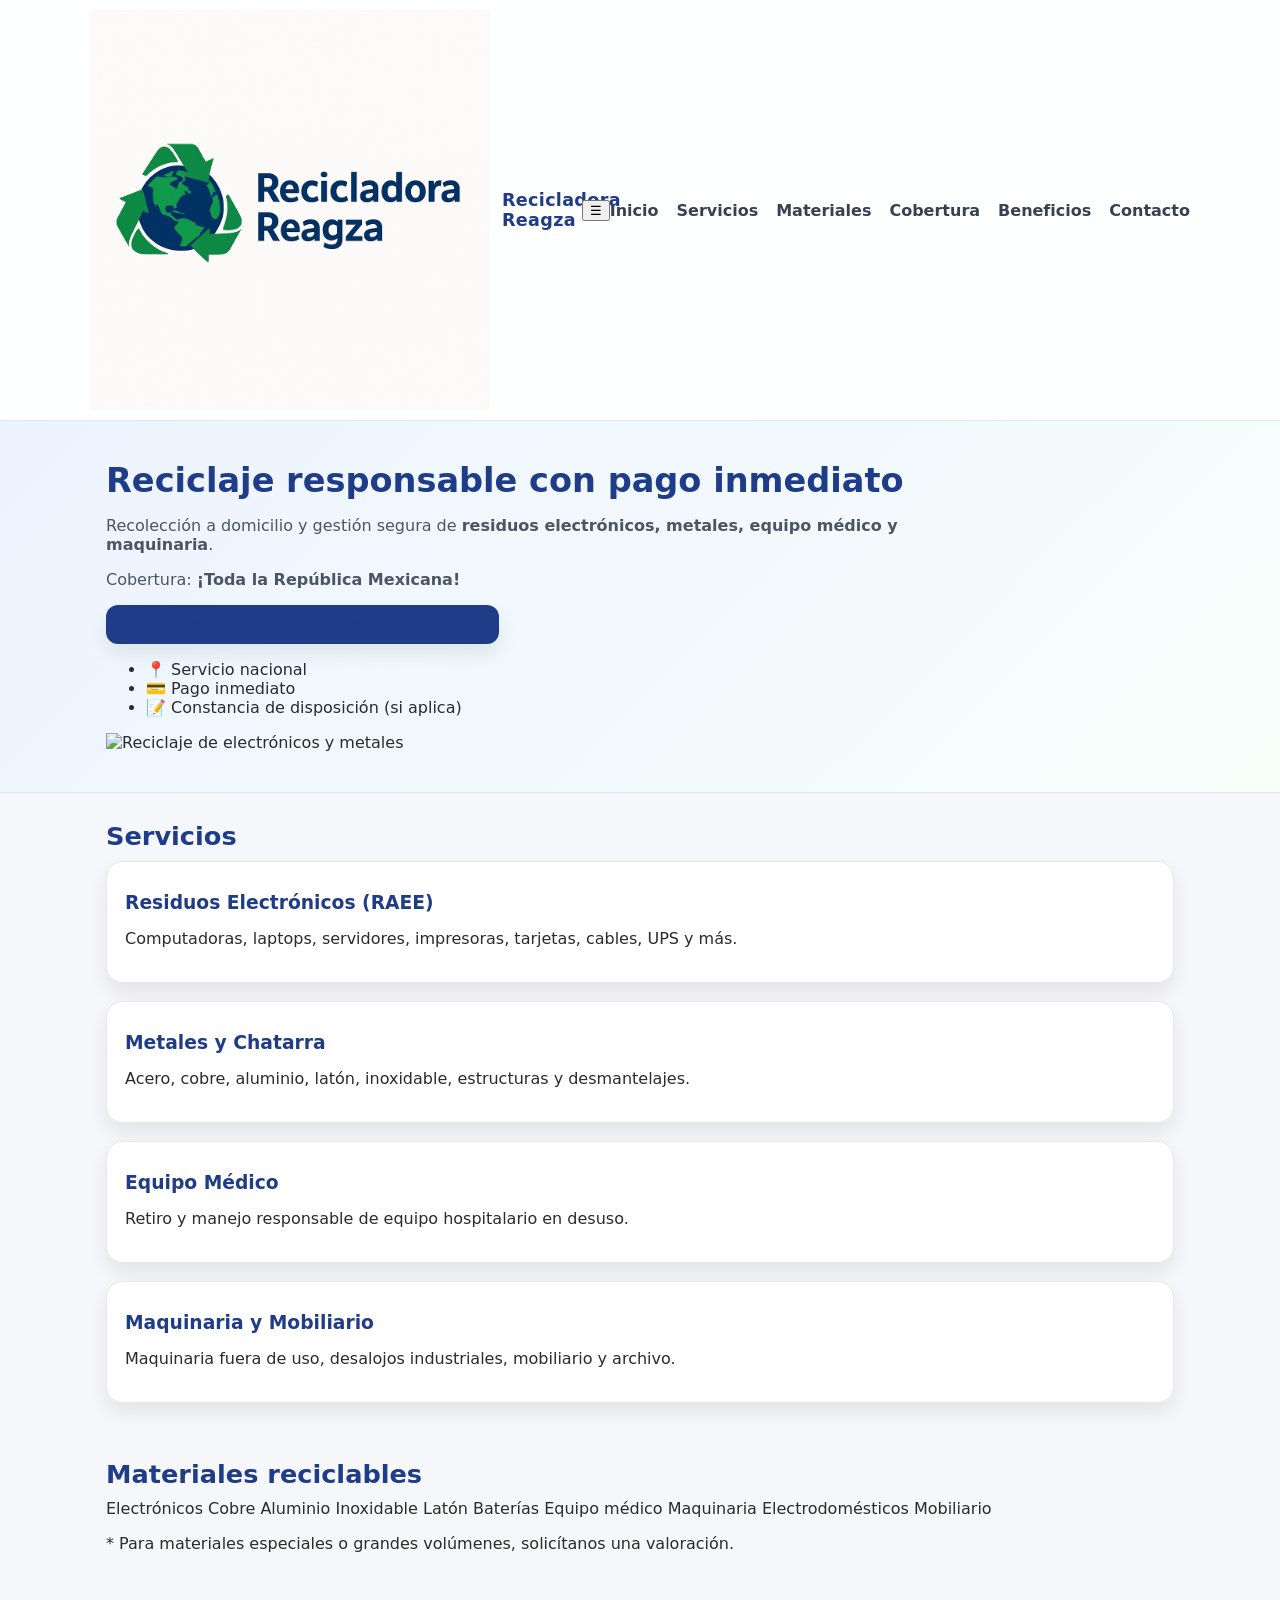
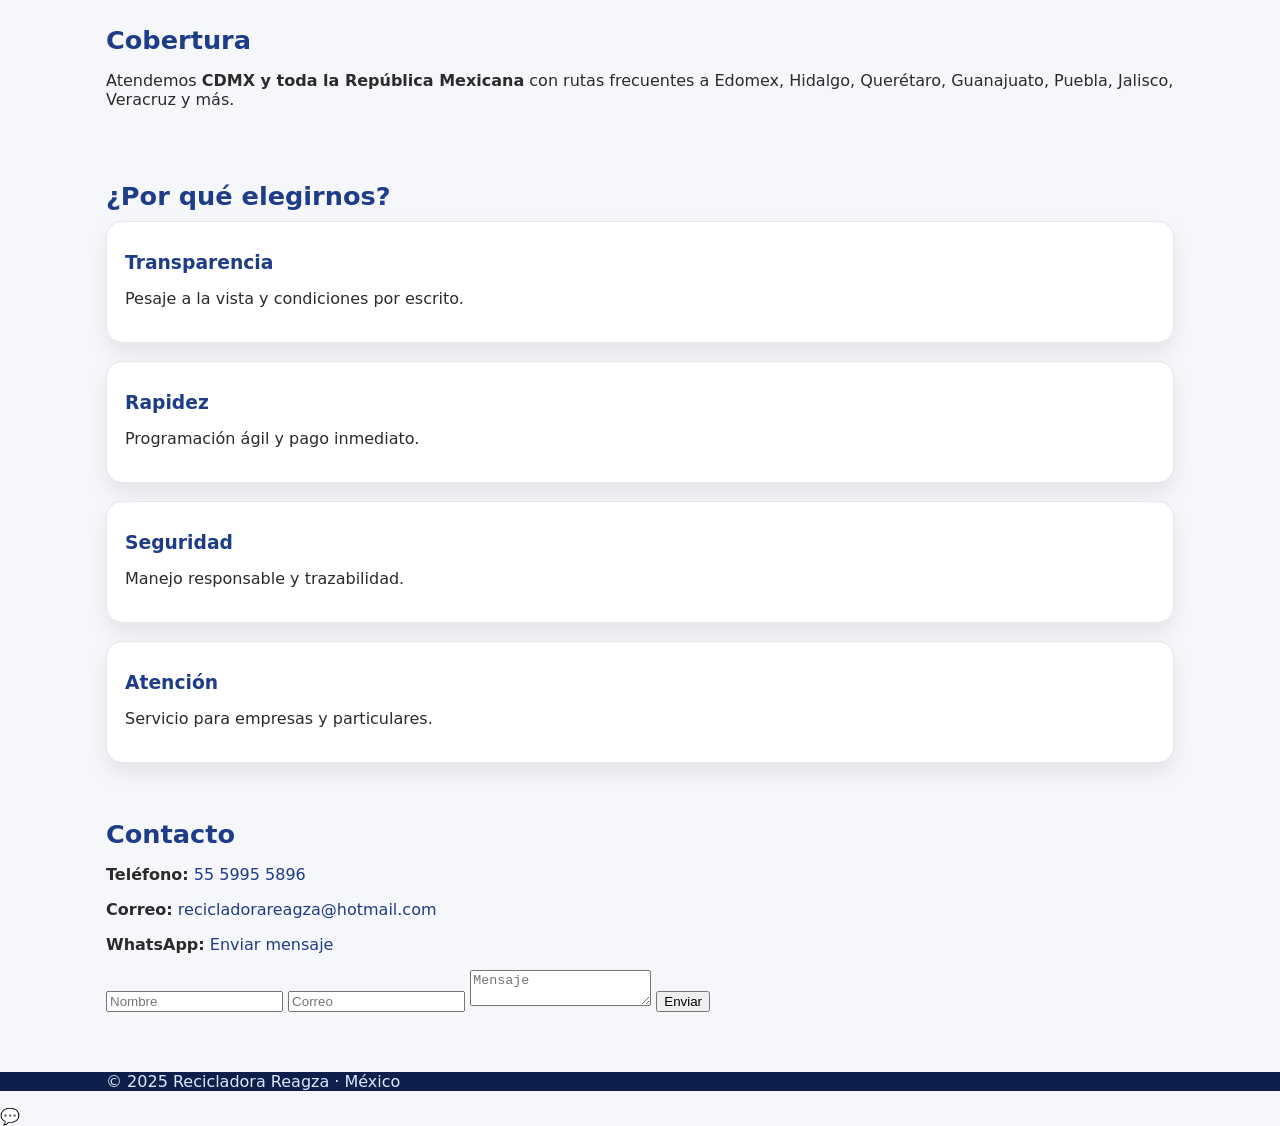
==== index.html @ 0e3f693f "Update index.html" ====
<!DOCTYPE html>
<html lang="es">
<head>
  <meta charset="utf-8">
  <meta name="viewport" content="width=device-width, initial-scale=1">
  <title>Recicladora Reagza | Reciclaje de electrónicos, metales y maquinaria</title>
  <meta name="description" content="Recicladora Reagza: recolección a domicilio, pago inmediato y gestión responsable de residuos electrónicos, metales, equipo médico y maquinaria. Cobertura: ¡Toda la República Mexicana!">
  <meta name="robots" content="index,follow">
  <link rel="icon" href="assets/favicon.svg" type="image/svg+xml">
  <link rel="stylesheet" href="estilos.css">
  <script type="application/ld+json">
  {
    "@context": "https://schema.org",
    "@type": "LocalBusiness",
    "name": "Recicladora Reagza",
    "telephone": "+525559955896",
    "email": "recicladorareagza@hotmail.com",
    "address": {"@type": "PostalAddress", "addressLocality": "Ciudad de México", "addressCountry": "MX"},
    "areaServed": "MX",
    "sameAs": ["https://wa.me/525559955896"]
  }
  </script>
</head>
<body>
  <header class="nav">
    <div class="container nav-inner">
      <a class="brand" href="#inicio" aria-label="Inicio">
        <img src="imagenes/logo.png" alt="Logo Recicladora Reagza" class="logo">
        <div class="title">Recicladora Reagza</div>
      </a>
      <button class="burger" id="burger" aria-label="Abrir menú" aria-expanded="false">☰</button>
      <nav class="nav-links" id="navLinks">
        <a href="#inicio">Inicio</a>
        <a href="#servicios">Servicios</a>
        <a href="#materiales">Materiales</a>
        <a href="#cobertura">Cobertura</a>
        <a href="#beneficios">Beneficios</a>
        <a href="#contacto">Contacto</a>
      </nav>
    </div>
  </header>

  <section id="inicio" class="hero">
    <div class="container hero-inner">
      <div class="hero-copy">
        <h1>Reciclaje responsable con <span class="accent">pago inmediato</span></h1>
        <p>Recolección a domicilio y gestión segura de <strong>residuos electrónicos, metales, equipo médico y maquinaria</strong>.</p>
        <p class="coverage">Cobertura: <strong>¡Toda la República Mexicana!</strong></p>
        <div class="cta">
          <a href="#contacto" class="btn primary">Solicitar recolección</a>
          <a href="https://wa.me/525559955896" class="btn alt" target="_blank" rel="noopener">WhatsApp</a>
          <a href="tel:+525559955896" class="btn ghost">Llamar ahora</a>
        </div>
        <ul class="bullets">
          <li>📍 Servicio nacional</li>
          <li>💳 Pago inmediato</li>
          <li>📝 Constancia de disposición (si aplica)</li>
        </ul>
      </div>
      <div class="hero-art">
        <img src="imagenes/hero.png" alt="Reciclaje de electrónicos y metales">
      </div>
    </div>
  </section>

  <section id="servicios" class="section">
    <div class="container">
      <h2>Servicios</h2>
      <div class="grid">
        <article class="card">
          <h3>Residuos Electrónicos (RAEE)</h3>
          <p>Computadoras, laptops, servidores, impresoras, tarjetas, cables, UPS y más.</p>
        </article>
        <article class="card">
          <h3>Metales y Chatarra</h3>
          <p>Acero, cobre, aluminio, latón, inoxidable, estructuras y desmantelajes.</p>
        </article>
        <article class="card">
          <h3>Equipo Médico</h3>
          <p>Retiro y manejo responsable de equipo hospitalario en desuso.</p>
        </article>
        <article class="card">
          <h3>Maquinaria y Mobiliario</h3>
          <p>Maquinaria fuera de uso, desalojos industriales, mobiliario y archivo.</p>
        </article>
      </div>
    </div>
  </section>

  <section id="materiales" class="section alt">
    <div class="container">
      <h2>Materiales reciclables</h2>
      <div class="chips">
        <span class="chip">Electrónicos</span>
        <span class="chip">Cobre</span>
        <span class="chip">Aluminio</span>
        <span class="chip">Inoxidable</span>
        <span class="chip">Latón</span>
        <span class="chip">Baterías</span>
        <span class="chip">Equipo médico</span>
        <span class="chip">Maquinaria</span>
        <span class="chip">Electrodomésticos</span>
        <span class="chip">Mobiliario</span>
      </div>
      <p class="note">* Para materiales especiales o grandes volúmenes, solicítanos una valoración.</p>
    </div>
  </section>

  <section id="cobertura" class="section">
    <div class="container">
      <h2>Cobertura</h2>
      <p>Atendemos <strong>CDMX y toda la República Mexicana</strong> con rutas frecuentes a Edomex, Hidalgo, Querétaro, Guanajuato, Puebla, Jalisco, Veracruz y más.</p>
    </div>
  </section>

  <section id="beneficios" class="section alt">
    <div class="container">
      <h2>¿Por qué elegirnos?</h2>
      <div class="grid benefits">
        <div class="card"><h3>Transparencia</h3><p>Pesaje a la vista y condiciones por escrito.</p></div>
        <div class="card"><h3>Rapidez</h3><p>Programación ágil y pago inmediato.</p></div>
        <div class="card"><h3>Seguridad</h3><p>Manejo responsable y trazabilidad.</p></div>
        <div class="card"><h3>Atención</h3><p>Servicio para empresas y particulares.</p></div>
      </div>
    </div>
  </section>

  <section id="contacto" class="section contact">
    <div class="container">
      <h2>Contacto</h2>
      <div class="contact-grid">
        <div class="contact-info">
          <p><strong>Teléfono:</strong> <a href="tel:+525559955896">55 5995 5896</a></p>
          <p><strong>Correo:</strong> <a href="mailto:recicladorareagza@hotmail.com">recicladorareagza@hotmail.com</a></p>
          <p><strong>WhatsApp:</strong> <a href="https://wa.me/525559955896" target="_blank" rel="noopener">Enviar mensaje</a></p>
        </div>
        <form class="form" action="mailto:recicladorareagza@hotmail.com" method="post" enctype="text/plain">
          <input name="nombre" type="text" placeholder="Nombre" required aria-label="Nombre">
          <input name="correo" type="email" placeholder="Correo" required aria-label="Correo">
          <textarea name="mensaje" placeholder="Mensaje" required aria-label="Mensaje"></textarea>
          <button type="submit">Enviar</button>
        </form>
      </div>
    </div>
  </section>

  <footer class="footer">
    <div class="container">
      <p>&copy; 2025 Recicladora Reagza · México</p>
    </div>
  </footer>

  <a class="wa-float" href="https://wa.me/525559955896" target="_blank" aria-label="WhatsApp">💬</a>

  <script src="script.js"></script>
</body>
</html>
---- estilos.css ----
:root{ --primary:#1f3c88; --accent:#25d366; --bg:#f5f7fa; --text:#2b2b2b; --muted:#6b7280; --card:#ffffff; --shadow:0 10px 20px rgba(0,0,0,.08); }
*{box-sizing:border-box}
html,body{margin:0;padding:0;font-family:system-ui,-apple-system,Segoe UI,Roboto,Helvetica,Arial,sans-serif;color:var(--text);background:var(--bg)}
a{color:var(--primary);text-decoration:none}
img{max-width:100%;height:auto;display:block}
.container{max-width:1100px;margin:0 auto;padding:0 16px}
header.nav{position:sticky;top:0;background:rgba(255,255,255,.9);backdrop-filter:saturate(180%) blur(8px);border-bottom:1px solid #e5e7eb;z-index:1000}
.nav-inner{display:flex;align-items:center;justify-content:space-between;padding:10px 0}
.brand{display:flex;gap:12px;align-items:center}
.brand img{width:400px;height:auto;object-fit:contain}
.brand .title{font-weight:800;color:var(--primary);font-size:1.1rem;letter-spacing:.3px}
.nav-links{display:flex;gap:18px;align-items:center}
.nav-links a{font-weight:600;color:#374151}
.cta{display:inline-flex;align-items:center;gap:8px;background:var(--primary);color:white;padding:10px 14px;border-radius:12px;box-shadow:var(--shadow)}
.hero{background:linear-gradient(135deg,#ecf3ff,#f8fffb);padding:40px 0;border-bottom:1px solid #e5e7eb}
.hero h1{font-size:2.1rem;color:var(--primary);margin:0 0 8px}
.hero p{color:#4b5563;max-width:900px}
.grid{display:grid;gap:18px}
.cards{grid-template-columns:repeat(auto-fit,minmax(240px,1fr));margin:20px 0}
.card{background:var(--card);border:1px solid #e5e7eb;border-radius:16px;padding:18px;box-shadow:var(--shadow)}
.card h3{margin:12px 0 8px;color:var(--primary)}
.section{padding:28px 0}
.section h2{color:var(--primary);font-size:1.6rem;margin:0 0 10px}
.badge{display:inline-block;background:#eaf2ff;color:var(--primary);padding:6px 10px;border-radius:999px;font-weight:700;font-size:.8rem}
.list{line-height:1.6;color:#374151}
.footer{background:#0e1f4b;color:#dbeafe;margin-top:32px}
.footer a{color:#dbeafe}
.footer .cols{display:grid;grid-template-columns:repeat(auto-fit,minmax(220px,1fr));gap:18px;padding:18px 0}
small,.muted{color:#94a3b8}
.whatsapp{position:fixed;right:18px;bottom:18px;background:var(--accent);color:white;padding:14px 16px;border-radius:999px;box-shadow:var(--shadow);font-weight:800;z-index:1001}
.hero-list{display:grid;grid-template-columns:repeat(auto-fit,minmax(200px,1fr));gap:12px;margin-top:14px}
.kicker{font-weight:800;color:#1f2937;text-transform:uppercase;letter-spacing:.08em;font-size:.8rem}
@media (max-width:768px){ .nav-links{display:none} }
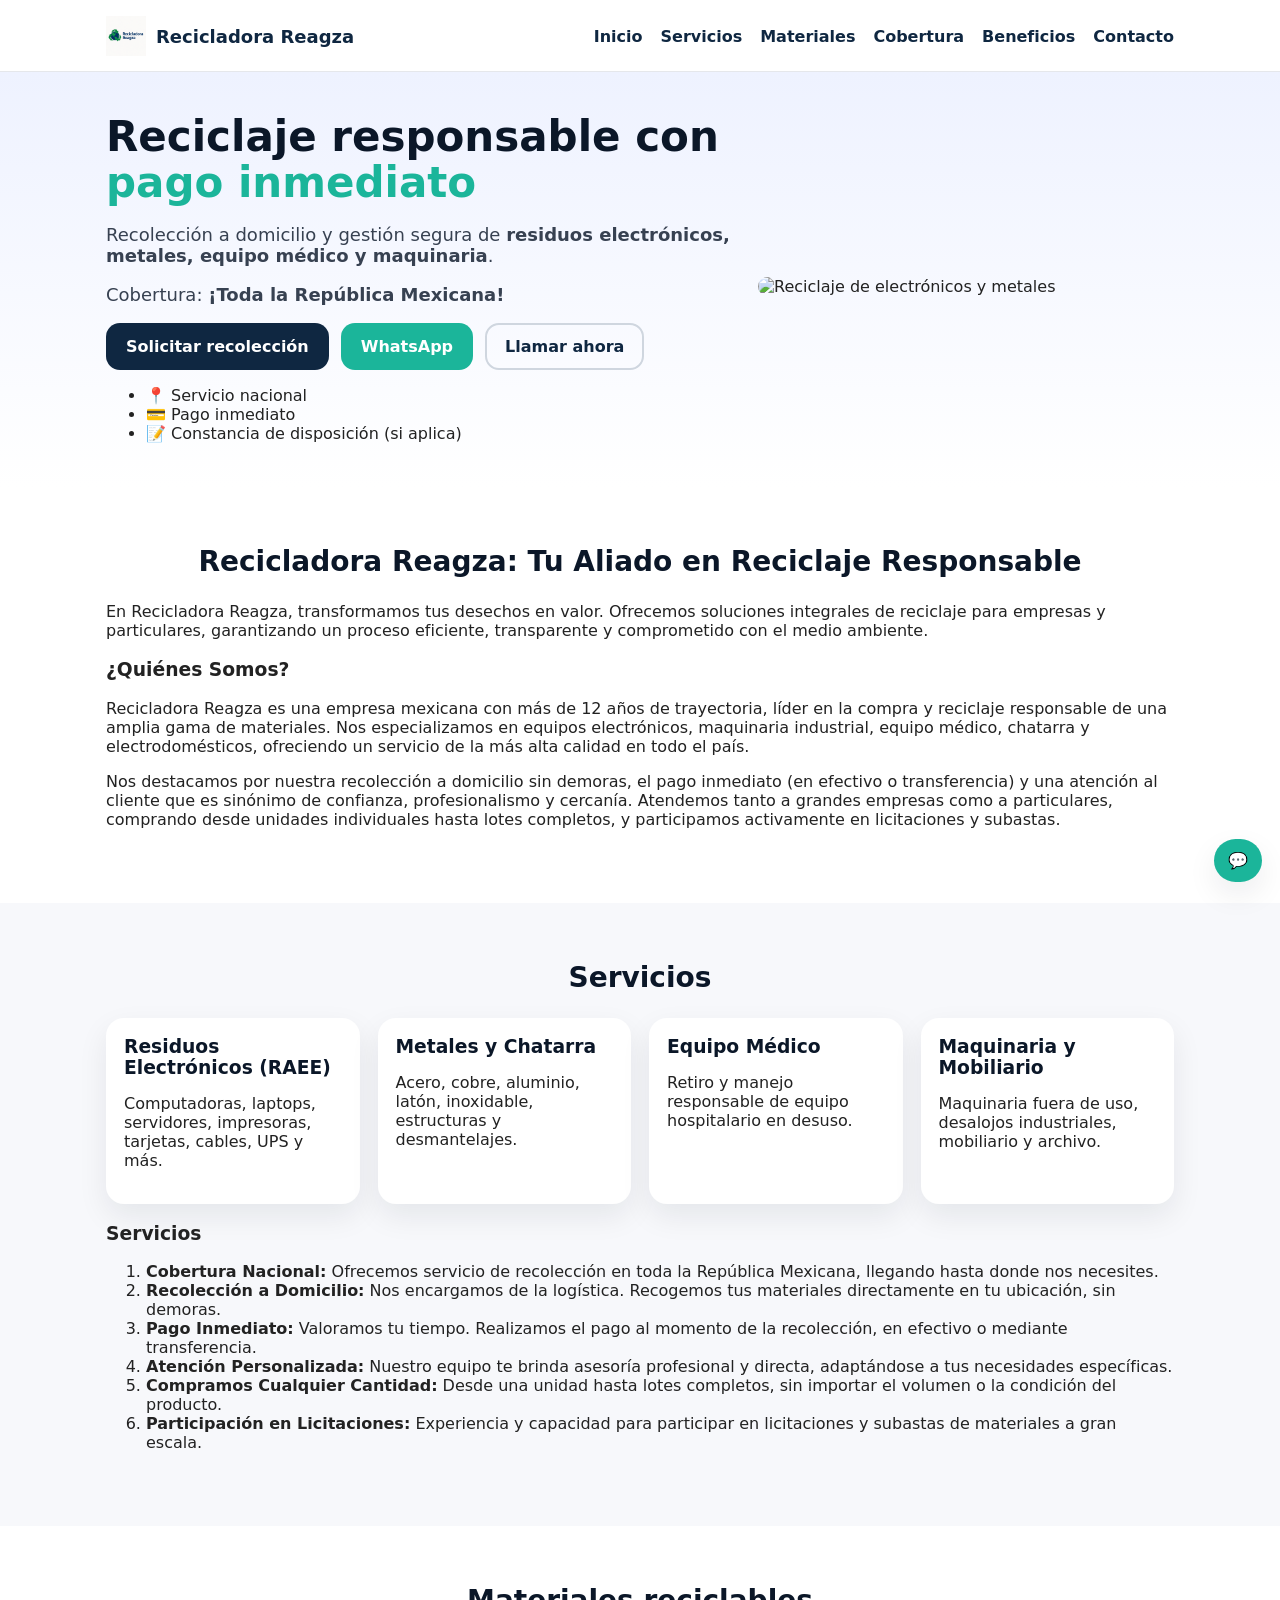
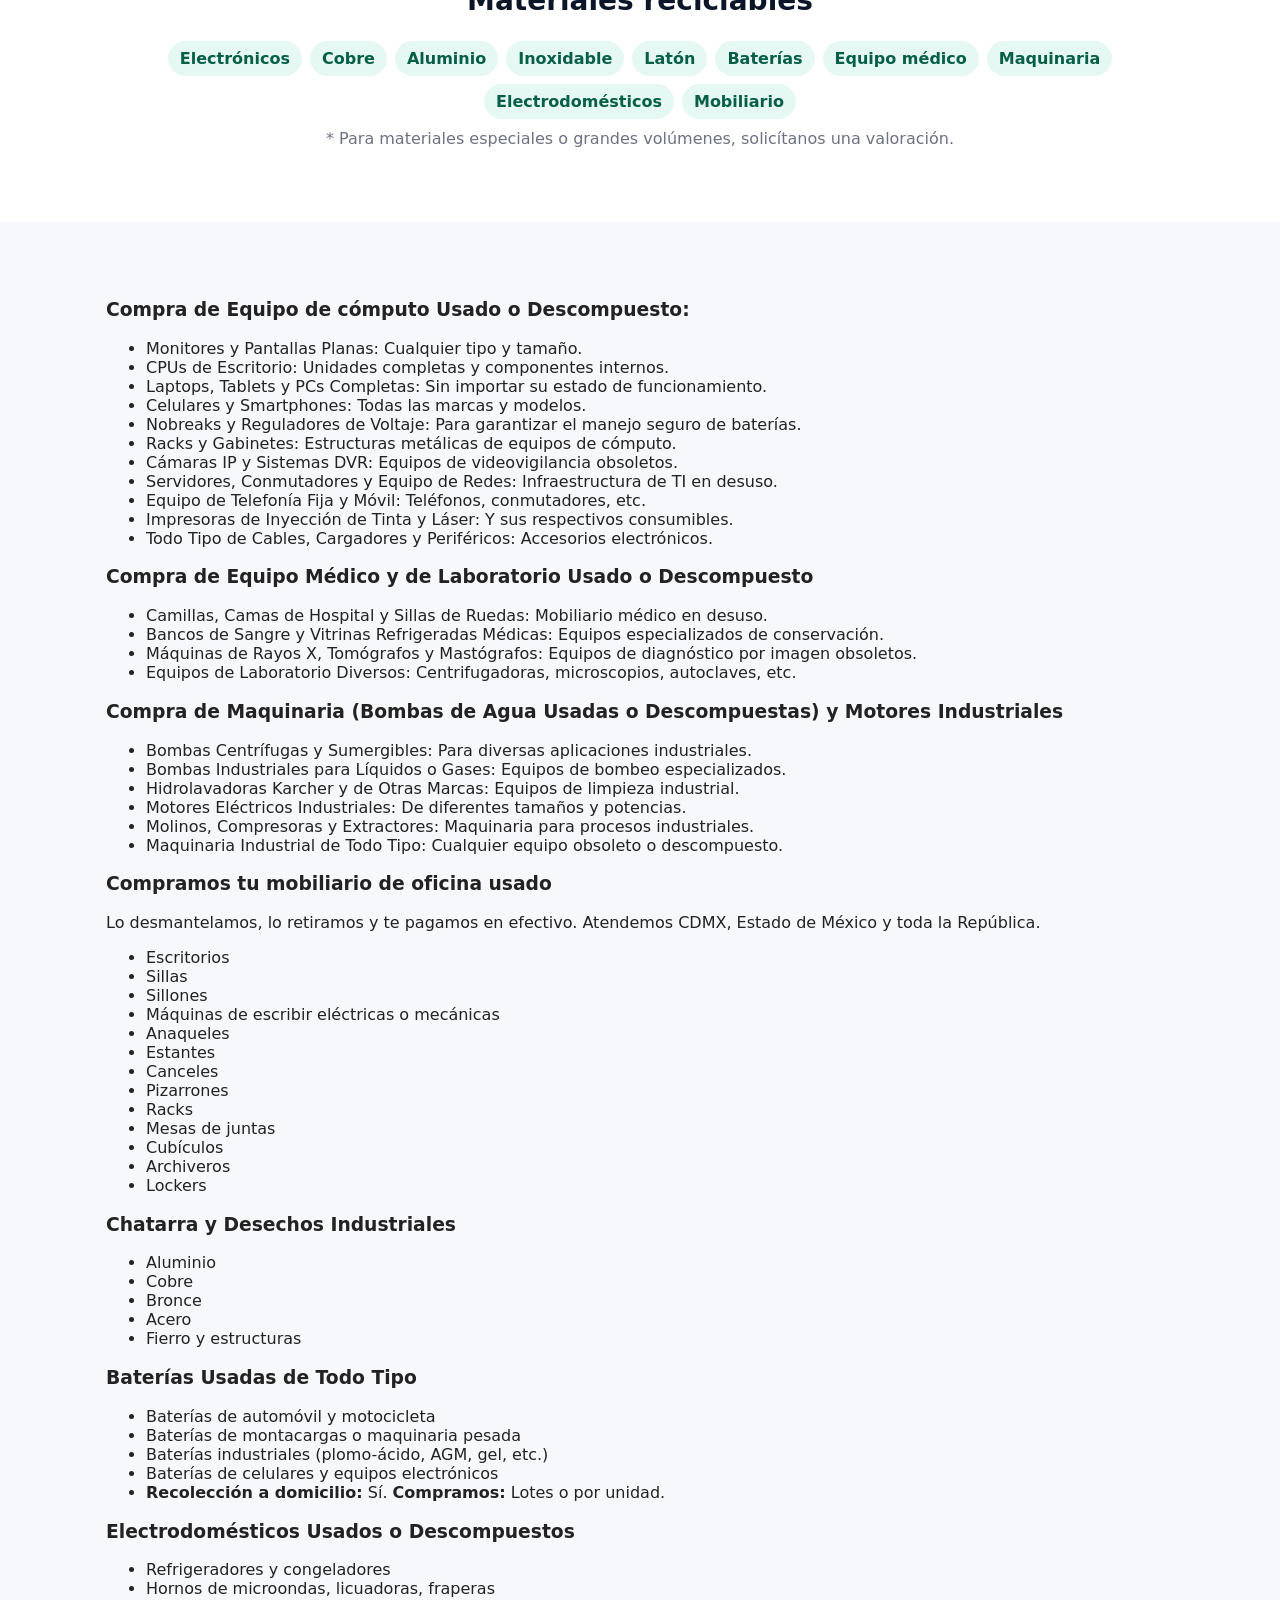
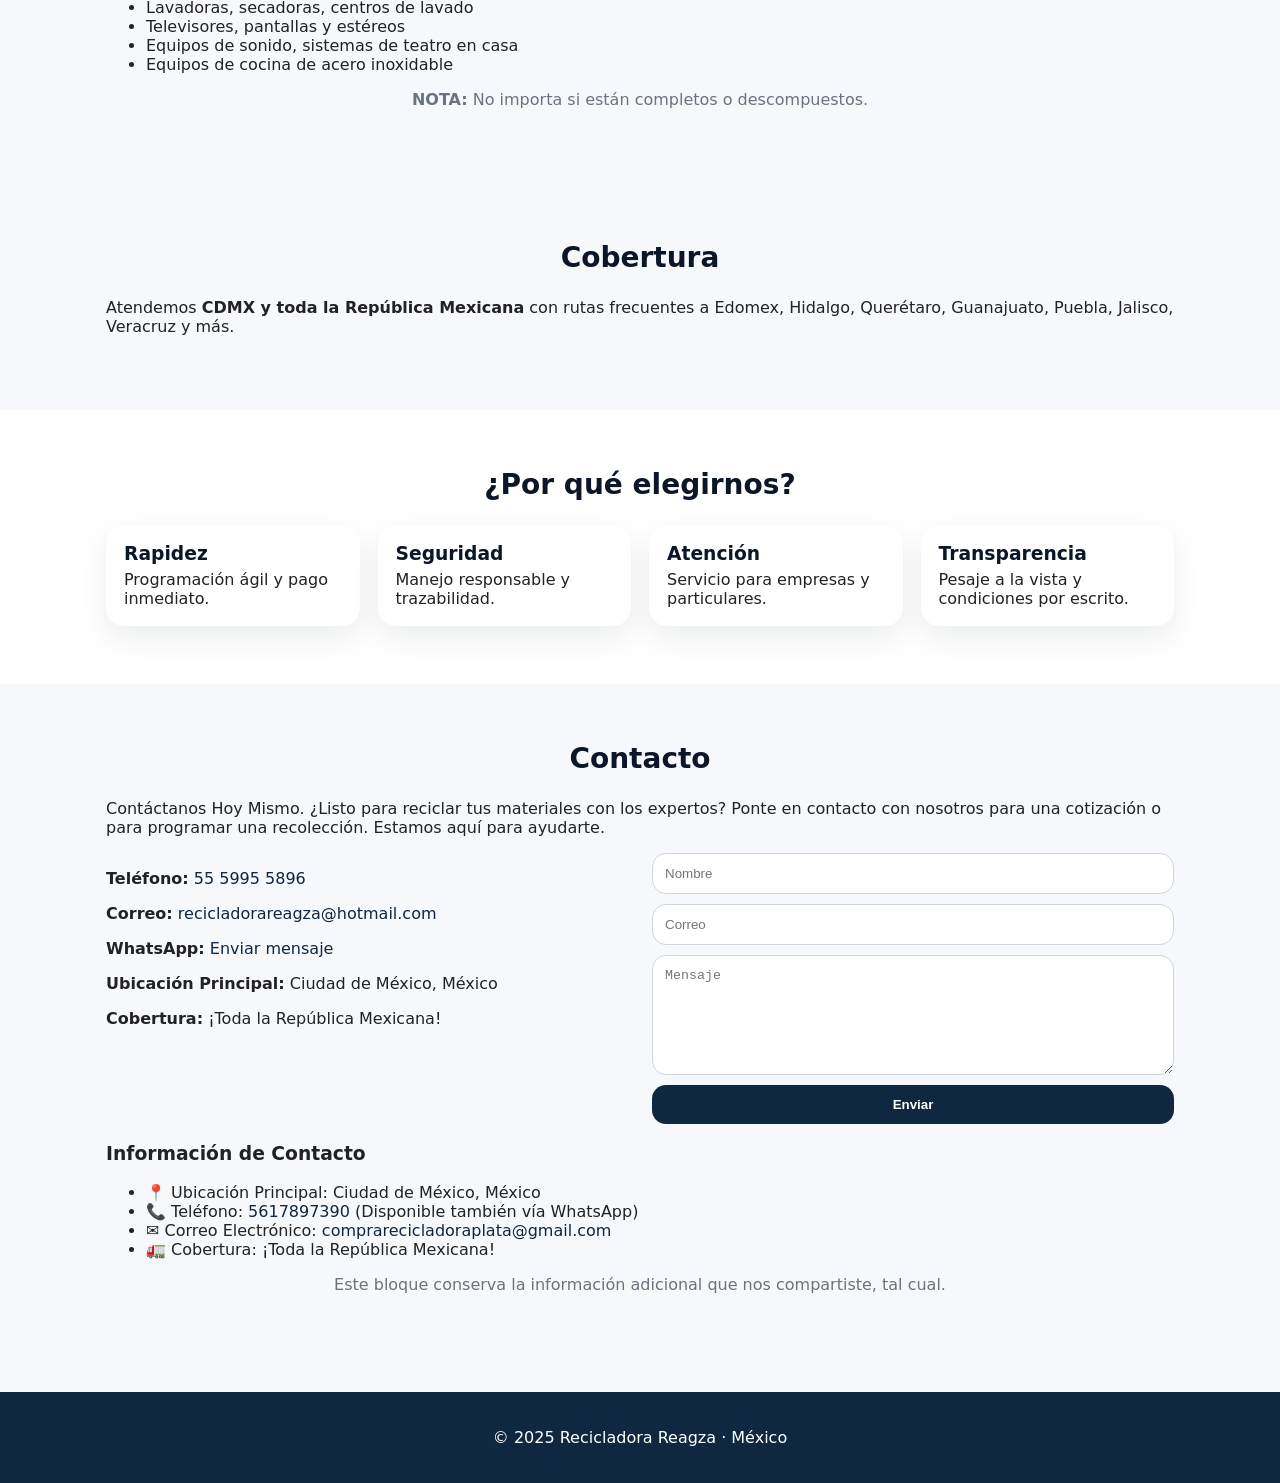
==== commit abb0d24c: "Update index.html" ====
--- a/index.html
+++ b/index.html
@@ -1,4 +1,4 @@
-<!DOCTYPE html>
+ <!DOCTYPE html>
 <html lang="es">
 <head>
   <meta charset="utf-8">
@@ -22,6 +22,7 @@
   </script>
 </head>
 <body>
+  <!-- NAV -->
   <header class="nav">
     <div class="container nav-inner">
       <a class="brand" href="#inicio" aria-label="Inicio">
@@ -40,6 +41,7 @@
     </div>
   </header>
 
+  <!-- HERO -->
   <section id="inicio" class="hero">
     <div class="container hero-inner">
       <div class="hero-copy">
@@ -58,11 +60,24 @@
         </ul>
       </div>
       <div class="hero-art">
+        <!-- Coloca tu imagen principal del héroe aquí -->
         <img src="imagenes/hero.png" alt="Reciclaje de electrónicos y metales">
       </div>
     </div>
   </section>
 
+  <!-- BLOQUE QUIÉNES SOMOS (con tu contenido literal) -->
+  <section id="quienes-somos" class="section alt">
+    <div class="container">
+      <h2>Recicladora Reagza: Tu Aliado en Reciclaje Responsable</h2>
+      <p>En Recicladora Reagza, transformamos tus desechos en valor. Ofrecemos soluciones integrales de reciclaje para empresas y particulares, garantizando un proceso eficiente, transparente y comprometido con el medio ambiente.</p>
+      <h3>¿Quiénes Somos?</h3>
+      <p>Recicladora Reagza es una empresa mexicana con más de 12 años de trayectoria, líder en la compra y reciclaje responsable de una amplia gama de materiales. Nos especializamos en equipos electrónicos, maquinaria industrial, equipo médico, chatarra y electrodomésticos, ofreciendo un servicio de la más alta calidad en todo el país.</p>
+      <p>Nos destacamos por nuestra recolección a domicilio sin demoras, el pago inmediato (en efectivo o transferencia) y una atención al cliente que es sinónimo de confianza, profesionalismo y cercanía. Atendemos tanto a grandes empresas como a particulares, comprando desde unidades individuales hasta lotes completos, y participamos activamente en licitaciones y subastas.</p>
+    </div>
+  </section>
+
+  <!-- SERVICIOS (resumen menú) -->
   <section id="servicios" class="section">
     <div class="container">
       <h2>Servicios</h2>
@@ -84,9 +99,23 @@
           <p>Maquinaria fuera de uso, desalojos industriales, mobiliario y archivo.</p>
         </article>
       </div>
-    </div>
-  </section>
-
+
+      <!-- TUS SEIS PUNTOS DE SERVICIO (literal) -->
+      <div class="services-detail">
+        <h3>Servicios</h3>
+        <ol>
+          <li><strong>Cobertura Nacional:</strong> Ofrecemos servicio de recolección en toda la República Mexicana, llegando hasta donde nos necesites.</li>
+          <li><strong>Recolección a Domicilio:</strong> Nos encargamos de la logística. Recogemos tus materiales directamente en tu ubicación, sin demoras.</li>
+          <li><strong>Pago Inmediato:</strong> Valoramos tu tiempo. Realizamos el pago al momento de la recolección, en efectivo o mediante transferencia.</li>
+          <li><strong>Atención Personalizada:</strong> Nuestro equipo te brinda asesoría profesional y directa, adaptándose a tus necesidades específicas.</li>
+          <li><strong>Compramos Cualquier Cantidad:</strong> Desde una unidad hasta lotes completos, sin importar el volumen o la condición del producto.</li>
+          <li><strong>Participación en Licitaciones:</strong> Experiencia y capacidad para participar en licitaciones y subastas de materiales a gran escala.</li>
+        </ol>
+      </div>
+    </div>
+  </section>
+
+  <!-- MATERIALES (menú) -->
   <section id="materiales" class="section alt">
     <div class="container">
       <h2>Materiales reciclables</h2>
@@ -106,6 +135,83 @@
     </div>
   </section>
 
+  <!-- MATERIALES DETALLADOS (tu texto literal + espacios para tus imágenes) -->
+  <section id="materiales-detalle" class="section">
+    <div class="container">
+      <h3>Compra de Equipo de cómputo Usado o Descompuesto:</h3>
+      <!-- <img src="imagenes/equipo-computo.jpg" alt="Equipo de cómputo" class="ilustra"> -->
+      <ul class="list">
+        <li>Monitores y Pantallas Planas: Cualquier tipo y tamaño.</li>
+        <li>CPUs de Escritorio: Unidades completas y componentes internos.</li>
+        <li>Laptops, Tablets y PCs Completas: Sin importar su estado de funcionamiento.</li>
+        <li>Celulares y Smartphones: Todas las marcas y modelos.</li>
+        <li>Nobreaks y Reguladores de Voltaje: Para garantizar el manejo seguro de baterías.</li>
+        <li>Racks y Gabinetes: Estructuras metálicas de equipos de cómputo.</li>
+        <li>Cámaras IP y Sistemas DVR: Equipos de videovigilancia obsoletos.</li>
+        <li>Servidores, Conmutadores y Equipo de Redes: Infraestructura de TI en desuso.</li>
+        <li>Equipo de Telefonía Fija y Móvil: Teléfonos, conmutadores, etc.</li>
+        <li>Impresoras de Inyección de Tinta y Láser: Y sus respectivos consumibles.</li>
+        <li>Todo Tipo de Cables, Cargadores y Periféricos: Accesorios electrónicos.</li>
+      </ul>
+
+      <h3>Compra de Equipo Médico y de Laboratorio Usado o Descompuesto</h3>
+      <!-- <img src="imagenes/equipo-medico.jpg" alt="Equipo médico" class="ilustra"> -->
+      <ul class="list">
+        <li>Camillas, Camas de Hospital y Sillas de Ruedas: Mobiliario médico en desuso.</li>
+        <li>Bancos de Sangre y Vitrinas Refrigeradas Médicas: Equipos especializados de conservación.</li>
+        <li>Máquinas de Rayos X, Tomógrafos y Mastógrafos: Equipos de diagnóstico por imagen obsoletos.</li>
+        <li>Equipos de Laboratorio Diversos: Centrifugadoras, microscopios, autoclaves, etc.</li>
+      </ul>
+
+      <h3>Compra de Maquinaria (Bombas de Agua Usadas o Descompuestas) y Motores Industriales</h3>
+      <!-- <img src="imagenes/bombas-agua.jpg" alt="Bombas de agua" class="ilustra"> -->
+      <ul class="list">
+        <li>Bombas Centrífugas y Sumergibles: Para diversas aplicaciones industriales.</li>
+        <li>Bombas Industriales para Líquidos o Gases: Equipos de bombeo especializados.</li>
+        <li>Hidrolavadoras Karcher y de Otras Marcas: Equipos de limpieza industrial.</li>
+        <li>Motores Eléctricos Industriales: De diferentes tamaños y potencias.</li>
+        <li>Molinos, Compresoras y Extractores: Maquinaria para procesos industriales.</li>
+        <li>Maquinaria Industrial de Todo Tipo: Cualquier equipo obsoleto o descompuesto.</li>
+      </ul>
+
+      <h3>Compramos tu mobiliario de oficina usado</h3>
+      <!-- <img src="imagenes/mobiliario-oficina.jpg" alt="Mobiliario de oficina" class="ilustra"> -->
+      <p>Lo desmantelamos, lo retiramos y te pagamos en efectivo. Atendemos CDMX, Estado de México y toda la República.</p>
+      <ul class="list cols">
+        <li>Escritorios</li><li>Sillas</li><li>Sillones</li><li>Máquinas de escribir eléctricas o mecánicas</li>
+        <li>Anaqueles</li><li>Estantes</li><li>Canceles</li><li>Pizarrones</li><li>Racks</li>
+        <li>Mesas de juntas</li><li>Cubículos</li><li>Archiveros</li><li>Lockers</li>
+      </ul>
+
+      <h3>Chatarra y Desechos Industriales</h3>
+      <!-- <img src="imagenes/chatarra.jpg" alt="Chatarra" class="ilustra"> -->
+      <ul class="list cols">
+        <li>Aluminio</li><li>Cobre</li><li>Bronce</li><li>Acero</li><li>Fierro y estructuras</li>
+      </ul>
+
+      <h3>Baterías Usadas de Todo Tipo</h3>
+      <!-- <img src="imagenes/baterias.jpg" alt="Baterías usadas" class="ilustra"> -->
+      <ul class="list">
+        <li>Baterías de automóvil y motocicleta</li>
+        <li>Baterías de montacargas o maquinaria pesada</li>
+        <li>Baterías industriales (plomo-ácido, AGM, gel, etc.)</li>
+        <li>Baterías de celulares y equipos electrónicos</li>
+        <li><strong>Recolección a domicilio:</strong> Sí. <strong>Compramos:</strong> Lotes o por unidad.</li>
+      </ul>
+
+      <h3>Electrodomésticos Usados o Descompuestos</h3>
+      <!-- <img src="imagenes/electrodomesticos.jpg" alt="Electrodomésticos" class="ilustra"> -->
+      <ul class="list cols">
+        <li>Refrigeradores y congeladores</li><li>Hornos de microondas, licuadoras, fraperas</li>
+        <li>Lavadoras, secadoras, centros de lavado</li><li>Televisores, pantallas y estéreos</li>
+        <li>Equipos de sonido, sistemas de teatro en casa</li><li>Equipos de cocina de acero inoxidable</li>
+      </ul>
+
+      <p class="note"><strong>NOTA:</strong> No importa si están completos o descompuestos.</p>
+    </div>
+  </section>
+
+  <!-- COBERTURA -->
   <section id="cobertura" class="section">
     <div class="container">
       <h2>Cobertura</h2>
@@ -113,27 +219,35 @@
     </div>
   </section>
 
+  <!-- BENEFICIOS -->
   <section id="beneficios" class="section alt">
     <div class="container">
       <h2>¿Por qué elegirnos?</h2>
       <div class="grid benefits">
-        <div class="card"><h3>Transparencia</h3><p>Pesaje a la vista y condiciones por escrito.</p></div>
         <div class="card"><h3>Rapidez</h3><p>Programación ágil y pago inmediato.</p></div>
         <div class="card"><h3>Seguridad</h3><p>Manejo responsable y trazabilidad.</p></div>
         <div class="card"><h3>Atención</h3><p>Servicio para empresas y particulares.</p></div>
-      </div>
-    </div>
-  </section>
-
+        <div class="card"><h3>Transparencia</h3><p>Pesaje a la vista y condiciones por escrito.</p></div>
+      </div>
+    </div>
+  </section>
+
+  <!-- CONTACTO (principal) -->
   <section id="contacto" class="section contact">
     <div class="container">
       <h2>Contacto</h2>
+      <p>Contáctanos Hoy Mismo. ¿Listo para reciclar tus materiales con los expertos? Ponte en contacto con nosotros para una cotización o para programar una recolección. Estamos aquí para ayudarte.</p>
+
       <div class="contact-grid">
         <div class="contact-info">
           <p><strong>Teléfono:</strong> <a href="tel:+525559955896">55 5995 5896</a></p>
           <p><strong>Correo:</strong> <a href="mailto:recicladorareagza@hotmail.com">recicladorareagza@hotmail.com</a></p>
           <p><strong>WhatsApp:</strong> <a href="https://wa.me/525559955896" target="_blank" rel="noopener">Enviar mensaje</a></p>
+          <p><strong>Ubicación Principal:</strong> Ciudad de México, México</p>
+          <p><strong>Cobertura:</strong> ¡Toda la República Mexicana!</p>
         </div>
+
+        <!-- Formulario simple (mailto) -->
         <form class="form" action="mailto:recicladorareagza@hotmail.com" method="post" enctype="text/plain">
           <input name="nombre" type="text" placeholder="Nombre" required aria-label="Nombre">
           <input name="correo" type="email" placeholder="Correo" required aria-label="Correo">
@@ -141,9 +255,22 @@
           <button type="submit">Enviar</button>
         </form>
       </div>
-    </div>
-  </section>
-
+
+      <!-- BLOQUE DE INFORMACIÓN ADICIONAL (respetando tu texto tal cual) -->
+      <div class="extra-contact">
+        <h3>Información de Contacto</h3>
+        <ul class="list">
+          <li>📍 Ubicación Principal: Ciudad de México, México</li>
+          <li>📞 Teléfono: <a href="tel:+525617897390">5617897390</a> (Disponible también vía WhatsApp)</li>
+          <li>✉️ Correo Electrónico: <a href="mailto:comprarecicladoraplata@gmail.com">comprarecicladoraplata@gmail.com</a></li>
+          <li>🚛 Cobertura: ¡Toda la República Mexicana!</li>
+        </ul>
+        <p class="note">Este bloque conserva la información adicional que nos compartiste, tal cual.</p>
+      </div>
+    </div>
+  </section>
+
+  <!-- FOOTER -->
   <footer class="footer">
     <div class="container">
       <p>&copy; 2025 Recicladora Reagza · México</p>
@@ -152,6 +279,30 @@
 
   <a class="wa-float" href="https://wa.me/525559955896" target="_blank" aria-label="WhatsApp">💬</a>
 
-  <script src="script.js"></script>
+  <script>
+    // Menú responsive
+    document.addEventListener("DOMContentLoaded", () => {
+      const burger = document.getElementById("burger");
+      const links  = document.getElementById("navLinks");
+
+      if (burger && links) {
+        burger.addEventListener("click", () => {
+          const open = links.style.display === "flex";
+          links.style.display = open ? "none" : "flex";
+          burger.setAttribute("aria-expanded", String(!open));
+        });
+
+        // Cerrar menú al elegir sección en móvil
+        links.querySelectorAll("a[href^='#']").forEach(a => {
+          a.addEventListener("click", () => {
+            if (window.innerWidth <= 640) {
+              links.style.display = "none";
+              burger.setAttribute("aria-expanded", "false");
+            }
+          });
+        });
+      }
+    });
+  </script>
 </body>
 </html>
--- a/estilos.css
+++ b/estilos.css
@@ -1,34 +1,126 @@
+:root{
+  --primary:#0f2741; /* navy */
+  --accent:#1bb59a;  /* teal */
+  --bg:#f7f8fb;
+  --text:#222;
+  --muted:#6b7280;
+  --card:#fff;
+  --shadow:0 12px 30px rgba(16,24,40,.08);
+  --header-h:72px; /* altura del encabezado para compensar el ancla */
+}
 
-:root{ --primary:#1f3c88; --accent:#25d366; --bg:#f5f7fa; --text:#2b2b2b; --muted:#6b7280; --card:#ffffff; --shadow:0 10px 20px rgba(0,0,0,.08); }
 *{box-sizing:border-box}
-html,body{margin:0;padding:0;font-family:system-ui,-apple-system,Segoe UI,Roboto,Helvetica,Arial,sans-serif;color:var(--text);background:var(--bg)}
+html,body{margin:0;padding:0;font-family:Inter,system-ui,-apple-system,Segoe UI,Roboto,Helvetica,Arial,sans-serif;color:var(--text);background:var(--bg)}
+/* suaviza el desplazamiento a secciones */
+html{scroll-behavior:smooth}
 a{color:var(--primary);text-decoration:none}
 img{max-width:100%;height:auto;display:block}
 .container{max-width:1100px;margin:0 auto;padding:0 16px}
-header.nav{position:sticky;top:0;background:rgba(255,255,255,.9);backdrop-filter:saturate(180%) blur(8px);border-bottom:1px solid #e5e7eb;z-index:1000}
-.nav-inner{display:flex;align-items:center;justify-content:space-between;padding:10px 0}
-.brand{display:flex;gap:12px;align-items:center}
-.brand img{width:400px;height:auto;object-fit:contain}
-.brand .title{font-weight:800;color:var(--primary);font-size:1.1rem;letter-spacing:.3px}
+
+/* ===== NAV ===== */
+header.nav{
+  position:sticky;top:0;background:rgba(255,255,255,.95);
+  backdrop-filter:saturate(180%) blur(8px);
+  border-bottom:1px solid #e5e7eb;z-index:50;
+  height:var(--header-h);
+}
+.nav-inner{display:flex;align-items:center;justify-content:space-between;height:var(--header-h)}
+.brand{display:flex;align-items:center;gap:10px}
+
+/* ✅ LOGO más controlable y responsive */
+.logo{
+  height:40px; /* tamaño base */
+  max-height:40px;
+  width:auto;
+  object-fit:contain;
+}
+.title{font-size:18px;font-weight:800;color:var(--primary);white-space:nowrap}
 .nav-links{display:flex;gap:18px;align-items:center}
-.nav-links a{font-weight:600;color:#374151}
-.cta{display:inline-flex;align-items:center;gap:8px;background:var(--primary);color:white;padding:10px 14px;border-radius:12px;box-shadow:var(--shadow)}
-.hero{background:linear-gradient(135deg,#ecf3ff,#f8fffb);padding:40px 0;border-bottom:1px solid #e5e7eb}
-.hero h1{font-size:2.1rem;color:var(--primary);margin:0 0 8px}
-.hero p{color:#4b5563;max-width:900px}
-.grid{display:grid;gap:18px}
-.cards{grid-template-columns:repeat(auto-fit,minmax(240px,1fr));margin:20px 0}
-.card{background:var(--card);border:1px solid #e5e7eb;border-radius:16px;padding:18px;box-shadow:var(--shadow)}
-.card h3{margin:12px 0 8px;color:var(--primary)}
-.section{padding:28px 0}
-.section h2{color:var(--primary);font-size:1.6rem;margin:0 0 10px}
-.badge{display:inline-block;background:#eaf2ff;color:var(--primary);padding:6px 10px;border-radius:999px;font-weight:700;font-size:.8rem}
-.list{line-height:1.6;color:#374151}
-.footer{background:#0e1f4b;color:#dbeafe;margin-top:32px}
-.footer a{color:#dbeafe}
-.footer .cols{display:grid;grid-template-columns:repeat(auto-fit,minmax(220px,1fr));gap:18px;padding:18px 0}
-small,.muted{color:#94a3b8}
-.whatsapp{position:fixed;right:18px;bottom:18px;background:var(--accent);color:white;padding:14px 16px;border-radius:999px;box-shadow:var(--shadow);font-weight:800;z-index:1001}
-.hero-list{display:grid;grid-template-columns:repeat(auto-fit,minmax(200px,1fr));gap:12px;margin-top:14px}
-.kicker{font-weight:800;color:#1f2937;text-transform:uppercase;letter-spacing:.08em;font-size:.8rem}
-@media (max-width:768px){ .nav-links{display:none} }
+.nav-links a{font-weight:600}
+.burger{display:none;background:none;border:1px solid #e5e7eb;padding:6px 10px;border-radius:10px}
+
+/* ===== HERO ===== */
+.hero{
+  background:linear-gradient(180deg,#eef2ff 0%,#fff 100%);
+  padding:42px 0 28px 0;
+}
+
+/* ✅ Cuando saltas a una sección, deja espacio del header (que es sticky) */
+.hero, .section, #inicio, #servicios, #materiales, #cobertura, #beneficios, #contacto{
+  scroll-margin-top:calc(var(--header-h) + 12px);
+}
+
+.hero-inner{display:grid;grid-template-columns:1.2fr .8fr;gap:28px;align-items:center}
+.hero-copy h1{font-size:42px;line-height:1.1;margin:0 0 10px 0;color:#0b1728}
+.hero-copy .accent{color:var(--accent)}
+.hero-copy p{font-size:18px;color:#374151}
+.coverage{margin-top:8px}
+.cta{display:flex;gap:12px;margin:16px 0 10px 0;flex-wrap:wrap}
+.btn{display:inline-block;padding:12px 18px;border-radius:14px;font-weight:700;border:2px solid transparent}
+.btn.primary{background:var(--primary);color:#fff}
+.btn.alt{background:var(--accent);color:#fff}
+.btn.ghost{background:transparent;color:var(--primary);border-color:#cfd6df}
+
+.hero-art img{
+  width:100%;
+  height:auto;
+  max-height:360px; /* evita que crezca demasiado en pantallas chicas */
+  object-fit:cover;
+  border-radius:12px;
+}
+
+/* ===== SECCIONES ===== */
+.section{padding:58px 0}
+.section.alt{background:#fff}
+h2{font-size:28px;margin:0 0 24px 0;text-align:center;color:#0b1728}
+.grid{display:grid;grid-template-columns:repeat(4,1fr);gap:18px}
+.card{background:var(--card);border-radius:18px;box-shadow:var(--shadow);padding:18px}
+.card h3{margin:0 0 6px 0;color:#0b1728}
+
+/* CHIPS */
+.chips{display:flex;gap:8px;flex-wrap:wrap;justify-content:center}
+.chip{background:#e6f8f4;color:#065f46;padding:8px 12px;border-radius:999px;font-weight:600}
+.note{text-align:center;color:var(--muted);margin-top:10px}
+
+/* BENEFICIOS */
+.benefits .card p{margin:0}
+
+/* CONTACTO */
+.contact-grid{display:grid;grid-template-columns:1fr 1fr;gap:24px;align-items:start}
+.form{display:flex;flex-direction:column;gap:10px}
+.form input,.form textarea{padding:12px;border:1px solid #d1d5db;border-radius:14px;background:#fff}
+.form textarea{min-height:120px;resize:vertical}
+.form button{background:var(--primary);color:#fff;padding:12px;border:none;border-radius:14px;font-weight:700;cursor:pointer}
+.form button:hover{opacity:.95}
+
+/* FOOTER */
+.footer{background:var(--primary);color:#fff;text-align:center;padding:20px;margin-top:24px}
+
+/* WhatsApp floating */
+.wa-float{position:fixed;right:18px;bottom:18px;background:var(--accent);color:#fff;padding:12px 14px;border-radius:999px;box-shadow:var(--shadow)}
+
+/* ===== RESPONSIVE ===== */
+/* Tablets */
+@media (max-width: 1024px){
+  :root{ --header-h:68px; }
+  .logo{max-height:38px;height:38px}
+  .hero-copy h1{font-size:36px}
+  .grid{grid-template-columns:repeat(2,1fr)}
+}
+
+/* Teléfonos */
+@media (max-width: 640px){
+  :root{ --header-h:64px; }
+  .title{font-size:16px}
+  .logo{max-height:34px;height:34px}
+  .nav-links{
+    display:none;
+    position:absolute;top:calc(var(--header-h) - 2px);right:16px;
+    background:#fff;border:1px solid #e5e7eb;border-radius:12px;
+    padding:12px;flex-direction:column;box-shadow:var(--shadow);z-index:60;
+  }
+  .burger{display:block}
+  .hero-inner{grid-template-columns:1fr}
+  .hero-copy h1{font-size:30px}
+  .contact-grid{grid-template-columns:1fr}
+}
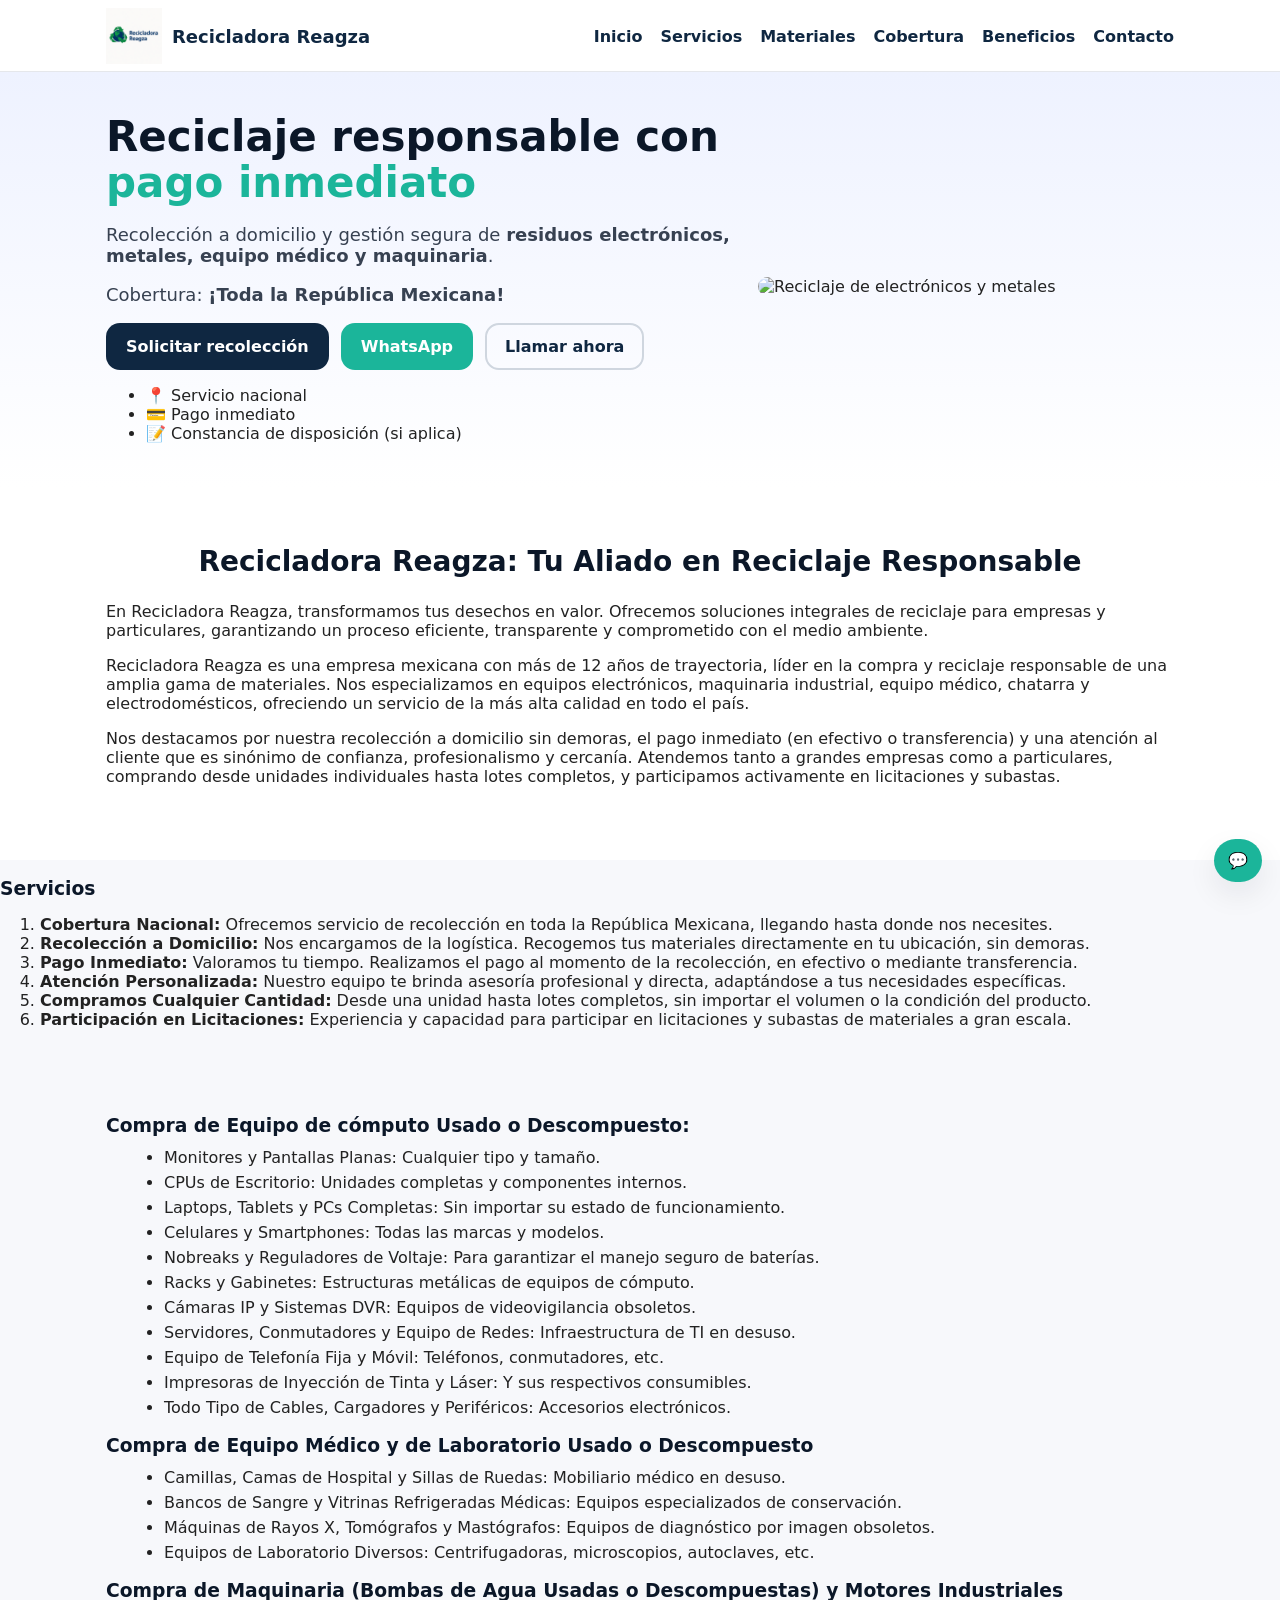
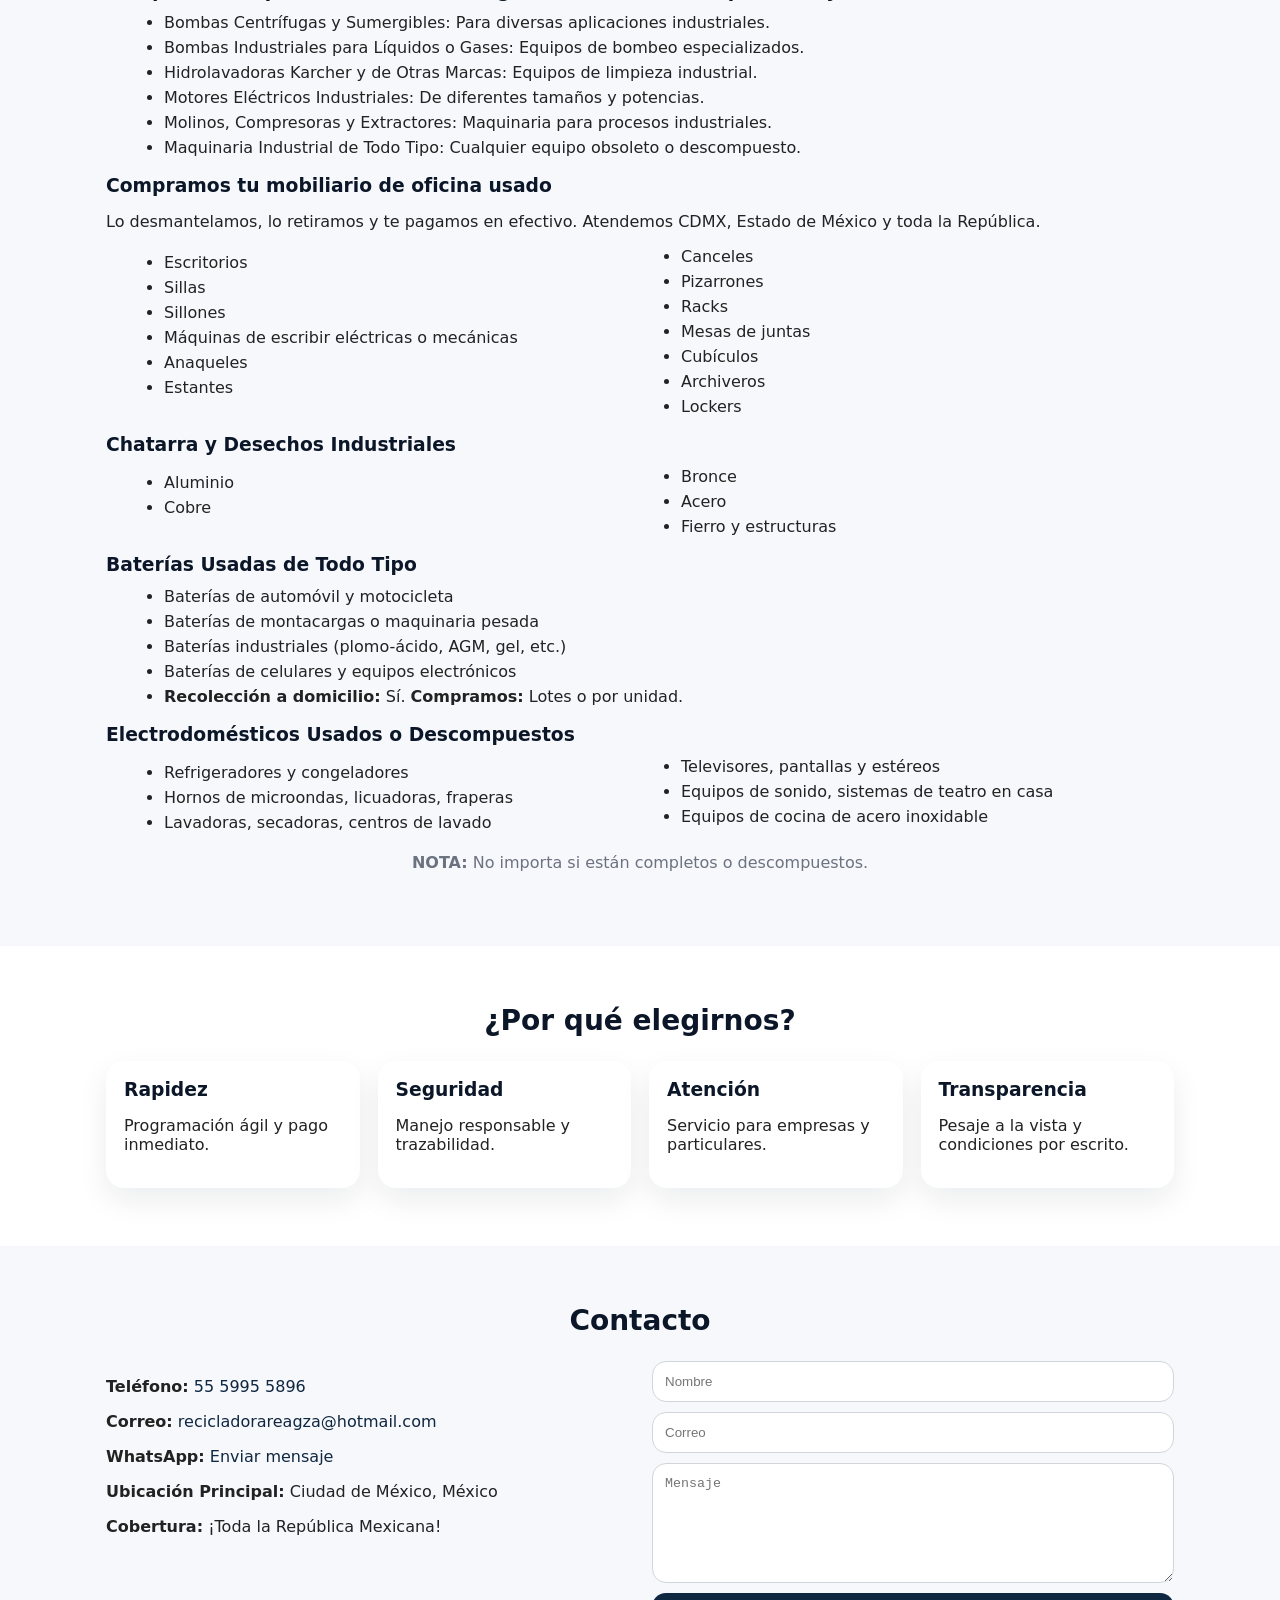
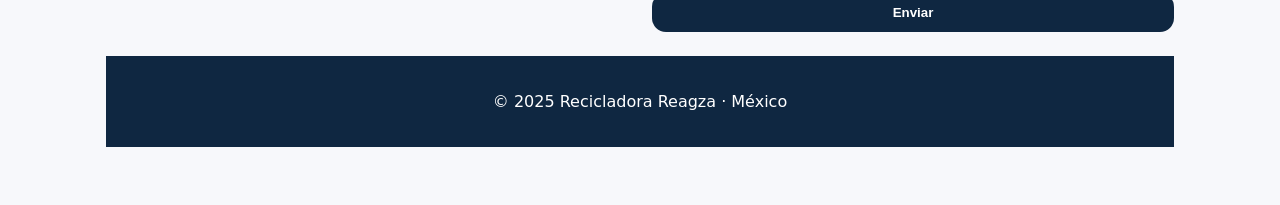
==== commit d599809d: "Update index.html" ====
--- a/index.html
+++ b/index.html
@@ -71,34 +71,13 @@
     <div class="container">
       <h2>Recicladora Reagza: Tu Aliado en Reciclaje Responsable</h2>
       <p>En Recicladora Reagza, transformamos tus desechos en valor. Ofrecemos soluciones integrales de reciclaje para empresas y particulares, garantizando un proceso eficiente, transparente y comprometido con el medio ambiente.</p>
-      <h3>¿Quiénes Somos?</h3>
+  
       <p>Recicladora Reagza es una empresa mexicana con más de 12 años de trayectoria, líder en la compra y reciclaje responsable de una amplia gama de materiales. Nos especializamos en equipos electrónicos, maquinaria industrial, equipo médico, chatarra y electrodomésticos, ofreciendo un servicio de la más alta calidad en todo el país.</p>
       <p>Nos destacamos por nuestra recolección a domicilio sin demoras, el pago inmediato (en efectivo o transferencia) y una atención al cliente que es sinónimo de confianza, profesionalismo y cercanía. Atendemos tanto a grandes empresas como a particulares, comprando desde unidades individuales hasta lotes completos, y participamos activamente en licitaciones y subastas.</p>
     </div>
   </section>
 
   <!-- SERVICIOS (resumen menú) -->
-  <section id="servicios" class="section">
-    <div class="container">
-      <h2>Servicios</h2>
-      <div class="grid">
-        <article class="card">
-          <h3>Residuos Electrónicos (RAEE)</h3>
-          <p>Computadoras, laptops, servidores, impresoras, tarjetas, cables, UPS y más.</p>
-        </article>
-        <article class="card">
-          <h3>Metales y Chatarra</h3>
-          <p>Acero, cobre, aluminio, latón, inoxidable, estructuras y desmantelajes.</p>
-        </article>
-        <article class="card">
-          <h3>Equipo Médico</h3>
-          <p>Retiro y manejo responsable de equipo hospitalario en desuso.</p>
-        </article>
-        <article class="card">
-          <h3>Maquinaria y Mobiliario</h3>
-          <p>Maquinaria fuera de uso, desalojos industriales, mobiliario y archivo.</p>
-        </article>
-      </div>
 
       <!-- TUS SEIS PUNTOS DE SERVICIO (literal) -->
       <div class="services-detail">
@@ -115,26 +94,6 @@
     </div>
   </section>
 
-  <!-- MATERIALES (menú) -->
-  <section id="materiales" class="section alt">
-    <div class="container">
-      <h2>Materiales reciclables</h2>
-      <div class="chips">
-        <span class="chip">Electrónicos</span>
-        <span class="chip">Cobre</span>
-        <span class="chip">Aluminio</span>
-        <span class="chip">Inoxidable</span>
-        <span class="chip">Latón</span>
-        <span class="chip">Baterías</span>
-        <span class="chip">Equipo médico</span>
-        <span class="chip">Maquinaria</span>
-        <span class="chip">Electrodomésticos</span>
-        <span class="chip">Mobiliario</span>
-      </div>
-      <p class="note">* Para materiales especiales o grandes volúmenes, solicítanos una valoración.</p>
-    </div>
-  </section>
-
   <!-- MATERIALES DETALLADOS (tu texto literal + espacios para tus imágenes) -->
   <section id="materiales-detalle" class="section">
     <div class="container">
@@ -210,15 +169,7 @@
       <p class="note"><strong>NOTA:</strong> No importa si están completos o descompuestos.</p>
     </div>
   </section>
-
-  <!-- COBERTURA -->
-  <section id="cobertura" class="section">
-    <div class="container">
-      <h2>Cobertura</h2>
-      <p>Atendemos <strong>CDMX y toda la República Mexicana</strong> con rutas frecuentes a Edomex, Hidalgo, Querétaro, Guanajuato, Puebla, Jalisco, Veracruz y más.</p>
-    </div>
-  </section>
-
+    
   <!-- BENEFICIOS -->
   <section id="beneficios" class="section alt">
     <div class="container">
@@ -236,8 +187,7 @@
   <section id="contacto" class="section contact">
     <div class="container">
       <h2>Contacto</h2>
-      <p>Contáctanos Hoy Mismo. ¿Listo para reciclar tus materiales con los expertos? Ponte en contacto con nosotros para una cotización o para programar una recolección. Estamos aquí para ayudarte.</p>
-
+      
       <div class="contact-grid">
         <div class="contact-info">
           <p><strong>Teléfono:</strong> <a href="tel:+525559955896">55 5995 5896</a></p>
@@ -256,20 +206,7 @@
         </form>
       </div>
 
-      <!-- BLOQUE DE INFORMACIÓN ADICIONAL (respetando tu texto tal cual) -->
-      <div class="extra-contact">
-        <h3>Información de Contacto</h3>
-        <ul class="list">
-          <li>📍 Ubicación Principal: Ciudad de México, México</li>
-          <li>📞 Teléfono: <a href="tel:+525617897390">5617897390</a> (Disponible también vía WhatsApp)</li>
-          <li>✉️ Correo Electrónico: <a href="mailto:comprarecicladoraplata@gmail.com">comprarecicladoraplata@gmail.com</a></li>
-          <li>🚛 Cobertura: ¡Toda la República Mexicana!</li>
-        </ul>
-        <p class="note">Este bloque conserva la información adicional que nos compartiste, tal cual.</p>
-      </div>
-    </div>
-  </section>
-
+     
   <!-- FOOTER -->
   <footer class="footer">
     <div class="container">
--- a/estilos.css
+++ b/estilos.css
@@ -6,12 +6,11 @@
   --muted:#6b7280;
   --card:#fff;
   --shadow:0 12px 30px rgba(16,24,40,.08);
-  --header-h:72px; /* altura del encabezado para compensar el ancla */
+  --header-h:72px; /* altura del header para compensar anclas */
 }
 
 *{box-sizing:border-box}
 html,body{margin:0;padding:0;font-family:Inter,system-ui,-apple-system,Segoe UI,Roboto,Helvetica,Arial,sans-serif;color:var(--text);background:var(--bg)}
-/* suaviza el desplazamiento a secciones */
 html{scroll-behavior:smooth}
 a{color:var(--primary);text-decoration:none}
 img{max-width:100%;height:auto;display:block}
@@ -21,35 +20,24 @@
 header.nav{
   position:sticky;top:0;background:rgba(255,255,255,.95);
   backdrop-filter:saturate(180%) blur(8px);
-  border-bottom:1px solid #e5e7eb;z-index:50;
-  height:var(--header-h);
+  border-bottom:1px solid #e5e7eb;z-index:50;height:var(--header-h);
 }
 .nav-inner{display:flex;align-items:center;justify-content:space-between;height:var(--header-h)}
 .brand{display:flex;align-items:center;gap:10px}
 
-/* ✅ LOGO más controlable y responsive */
-.logo{
-  height:40px; /* tamaño base */
-  max-height:40px;
-  width:auto;
-  object-fit:contain;
-}
+/* ✅ LOGO: grande en PC, mediano en tablet, compacto en móvil */
+.logo{height:56px;max-height:56px;width:auto;object-fit:contain}
 .title{font-size:18px;font-weight:800;color:var(--primary);white-space:nowrap}
 .nav-links{display:flex;gap:18px;align-items:center}
 .nav-links a{font-weight:600}
 .burger{display:none;background:none;border:1px solid #e5e7eb;padding:6px 10px;border-radius:10px}
 
 /* ===== HERO ===== */
-.hero{
-  background:linear-gradient(180deg,#eef2ff 0%,#fff 100%);
-  padding:42px 0 28px 0;
-}
-
-/* ✅ Cuando saltas a una sección, deja espacio del header (que es sticky) */
-.hero, .section, #inicio, #servicios, #materiales, #cobertura, #beneficios, #contacto{
+.hero{background:linear-gradient(180deg,#eef2ff 0%,#fff 100%);padding:42px 0 28px 0}
+/* ✅ que las secciones no queden tapadas por el header sticky */
+.hero, .section, #inicio, #servicios, #materiales, #materiales-detalle, #quienes-somos, #cobertura, #beneficios, #contacto{
   scroll-margin-top:calc(var(--header-h) + 12px);
 }
-
 .hero-inner{display:grid;grid-template-columns:1.2fr .8fr;gap:28px;align-items:center}
 .hero-copy h1{font-size:42px;line-height:1.1;margin:0 0 10px 0;color:#0b1728}
 .hero-copy .accent{color:var(--accent)}
@@ -62,28 +50,25 @@
 .btn.ghost{background:transparent;color:var(--primary);border-color:#cfd6df}
 
 .hero-art img{
-  width:100%;
-  height:auto;
-  max-height:360px; /* evita que crezca demasiado en pantallas chicas */
-  object-fit:cover;
-  border-radius:12px;
+  width:100%;height:auto;max-height:380px;object-fit:cover;border-radius:12px
 }
 
 /* ===== SECCIONES ===== */
 .section{padding:58px 0}
 .section.alt{background:#fff}
 h2{font-size:28px;margin:0 0 24px 0;text-align:center;color:#0b1728}
+h3{color:#0b1728;margin:12px 0}
 .grid{display:grid;grid-template-columns:repeat(4,1fr);gap:18px}
 .card{background:var(--card);border-radius:18px;box-shadow:var(--shadow);padding:18px}
-.card h3{margin:0 0 6px 0;color:#0b1728}
-
-/* CHIPS */
+.card h3{margin:0 0 6px 0}
+.services-detail{margin-top:18px}
 .chips{display:flex;gap:8px;flex-wrap:wrap;justify-content:center}
 .chip{background:#e6f8f4;color:#065f46;padding:8px 12px;border-radius:999px;font-weight:600}
 .note{text-align:center;color:var(--muted);margin-top:10px}
-
-/* BENEFICIOS */
-.benefits .card p{margin:0}
+.list{margin:10px 0 18px 18px}
+.list li{margin:6px 0}
+.list.cols{columns:2;column-gap:24px}
+.ilustra{width:100%;max-height:340px;object-fit:cover;border-radius:12px;margin:8px 0 14px}
 
 /* CONTACTO */
 .contact-grid{display:grid;grid-template-columns:1fr 1fr;gap:24px;align-items:start}
@@ -92,6 +77,7 @@
 .form textarea{min-height:120px;resize:vertical}
 .form button{background:var(--primary);color:#fff;padding:12px;border:none;border-radius:14px;font-weight:700;cursor:pointer}
 .form button:hover{opacity:.95}
+.extra-contact{margin-top:18px}
 
 /* FOOTER */
 .footer{background:var(--primary);color:#fff;text-align:center;padding:20px;margin-top:24px}
@@ -103,21 +89,21 @@
 /* Tablets */
 @media (max-width: 1024px){
   :root{ --header-h:68px; }
-  .logo{max-height:38px;height:38px}
+  .logo{height:48px;max-height:48px}
   .hero-copy h1{font-size:36px}
   .grid{grid-template-columns:repeat(2,1fr)}
+  .list.cols{columns:1}
 }
 
 /* Teléfonos */
 @media (max-width: 640px){
   :root{ --header-h:64px; }
   .title{font-size:16px}
-  .logo{max-height:34px;height:34px}
+  .logo{height:40px;max-height:40px}
   .nav-links{
-    display:none;
-    position:absolute;top:calc(var(--header-h) - 2px);right:16px;
-    background:#fff;border:1px solid #e5e7eb;border-radius:12px;
-    padding:12px;flex-direction:column;box-shadow:var(--shadow);z-index:60;
+    display:none;position:absolute;top:calc(var(--header-h) - 2px);right:16px;
+    background:#fff;border:1px solid #e5e7eb;border-radius:12px;padding:12px;
+    flex-direction:column;box-shadow:var(--shadow);z-index:60;
   }
   .burger{display:block}
   .hero-inner{grid-template-columns:1fr}
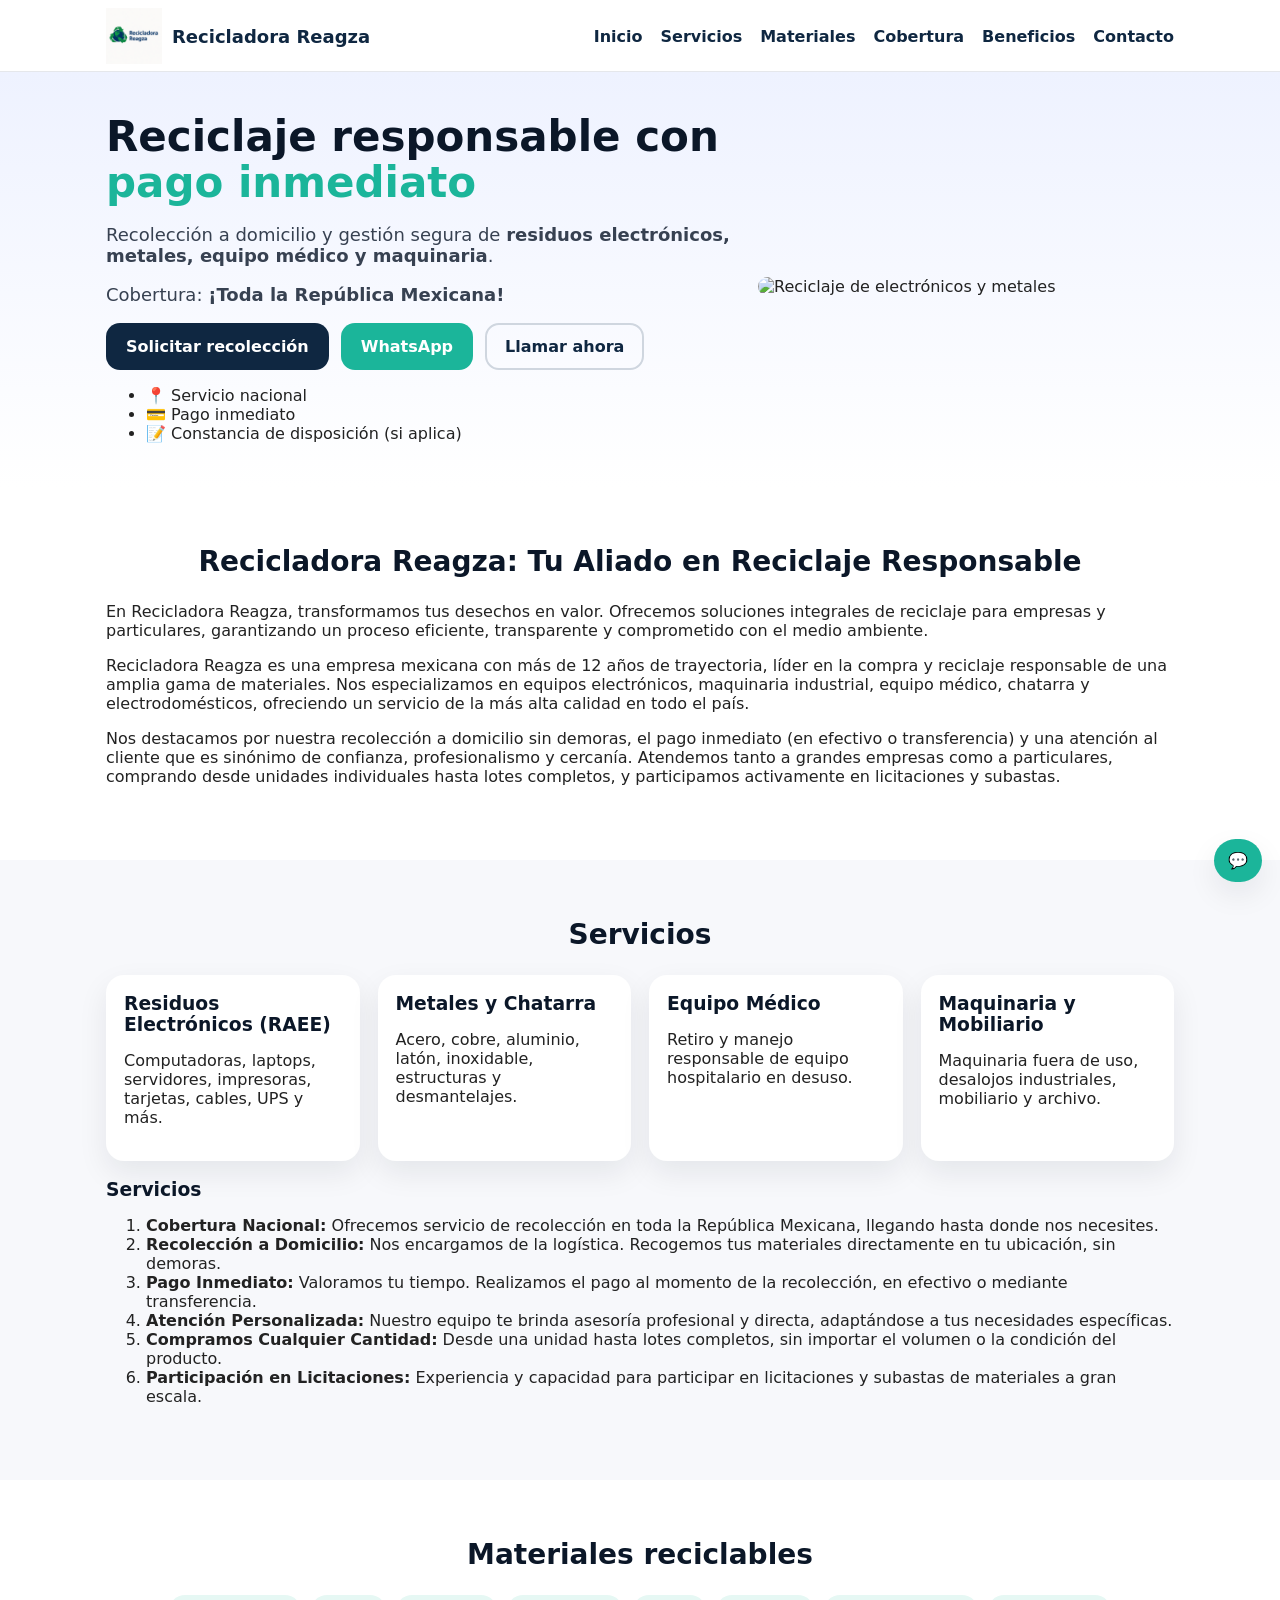
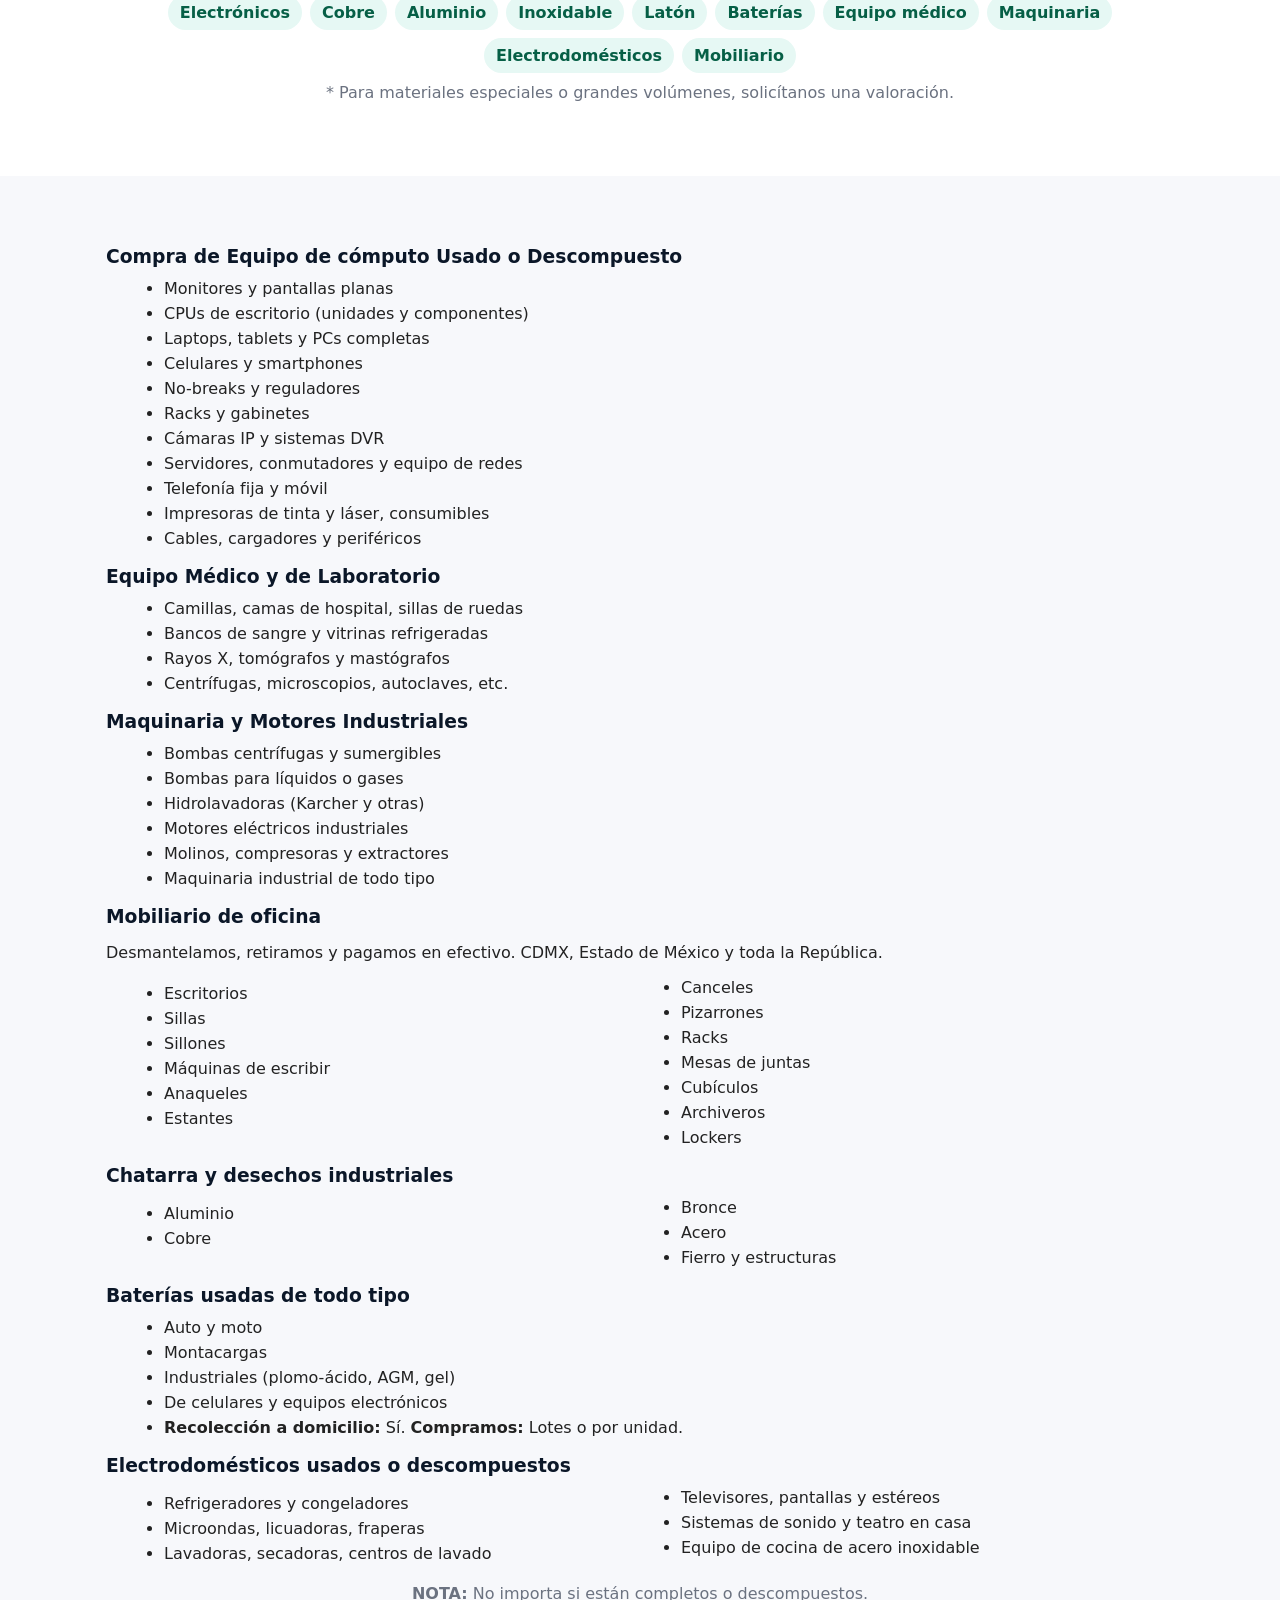
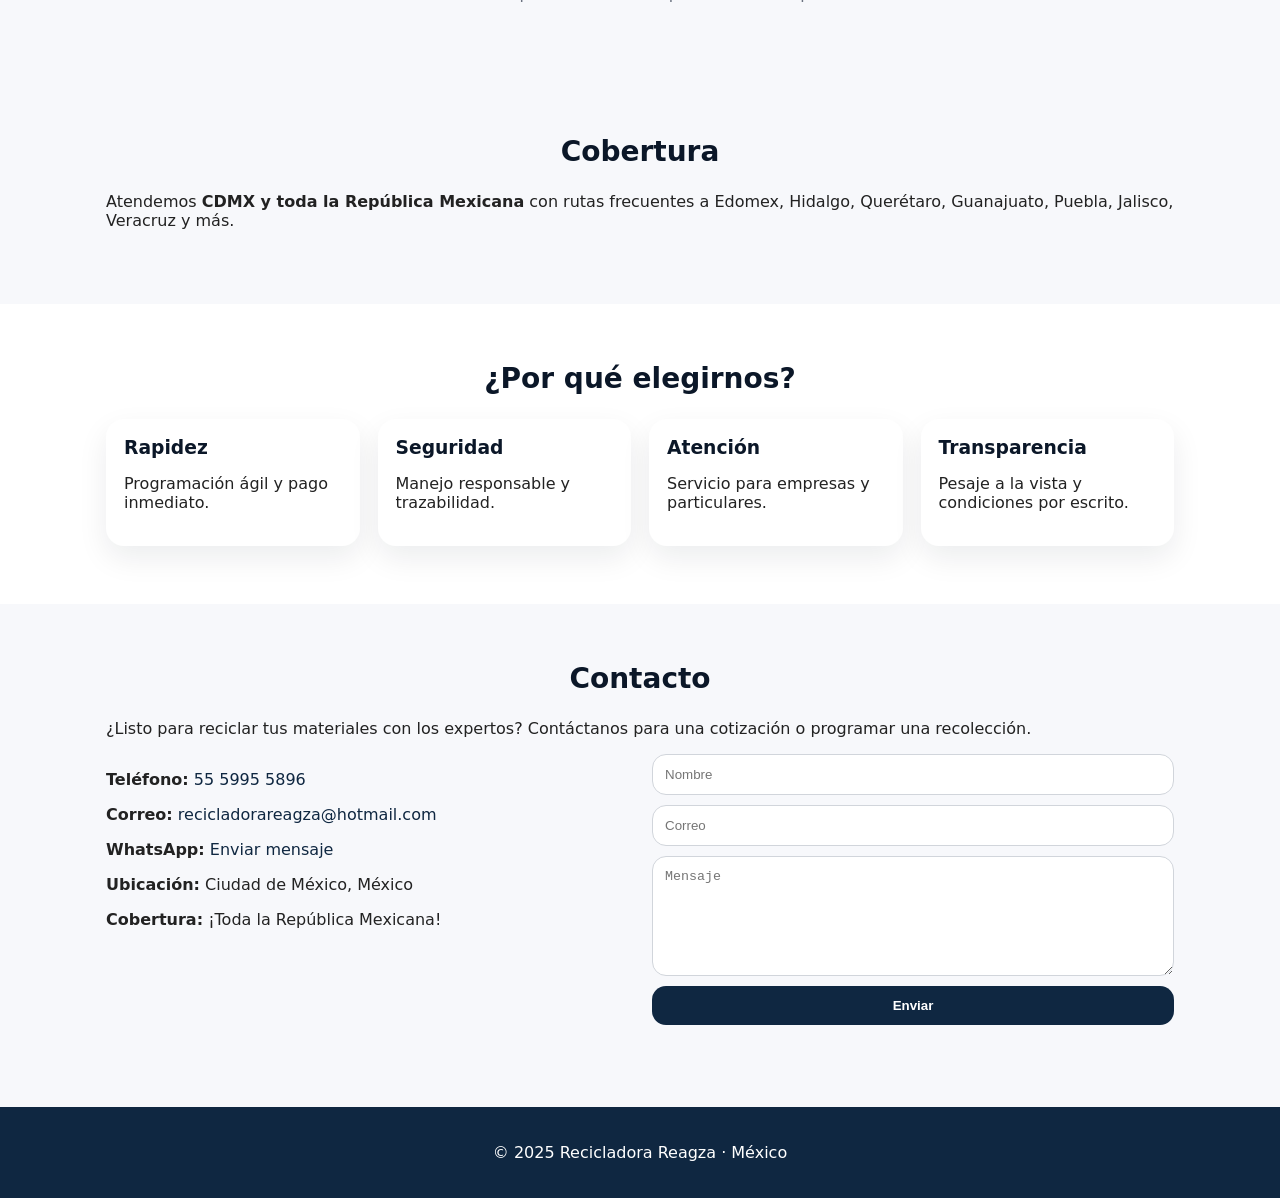
==== commit 6015e322: "Update index.html" ====
--- a/index.html
+++ b/index.html
@@ -1,4 +1,4 @@
- <!DOCTYPE html>
+<!DOCTYPE html>
 <html lang="es">
 <head>
   <meta charset="utf-8">
@@ -60,26 +60,34 @@
         </ul>
       </div>
       <div class="hero-art">
-        <!-- Coloca tu imagen principal del héroe aquí -->
+        <!-- Reemplaza por tu imagen principal -->
         <img src="imagenes/hero.png" alt="Reciclaje de electrónicos y metales">
       </div>
     </div>
   </section>
 
-  <!-- BLOQUE QUIÉNES SOMOS (con tu contenido literal) -->
+  <!-- QUIÉNES SOMOS -->
   <section id="quienes-somos" class="section alt">
     <div class="container">
       <h2>Recicladora Reagza: Tu Aliado en Reciclaje Responsable</h2>
       <p>En Recicladora Reagza, transformamos tus desechos en valor. Ofrecemos soluciones integrales de reciclaje para empresas y particulares, garantizando un proceso eficiente, transparente y comprometido con el medio ambiente.</p>
-  
       <p>Recicladora Reagza es una empresa mexicana con más de 12 años de trayectoria, líder en la compra y reciclaje responsable de una amplia gama de materiales. Nos especializamos en equipos electrónicos, maquinaria industrial, equipo médico, chatarra y electrodomésticos, ofreciendo un servicio de la más alta calidad en todo el país.</p>
       <p>Nos destacamos por nuestra recolección a domicilio sin demoras, el pago inmediato (en efectivo o transferencia) y una atención al cliente que es sinónimo de confianza, profesionalismo y cercanía. Atendemos tanto a grandes empresas como a particulares, comprando desde unidades individuales hasta lotes completos, y participamos activamente en licitaciones y subastas.</p>
     </div>
   </section>
 
-  <!-- SERVICIOS (resumen menú) -->
-
-      <!-- TUS SEIS PUNTOS DE SERVICIO (literal) -->
+  <!-- SERVICIOS -->
+  <section id="servicios" class="section">
+    <div class="container">
+      <h2>Servicios</h2>
+
+      <div class="grid">
+        <article class="card"><h3>Residuos Electrónicos (RAEE)</h3><p>Computadoras, laptops, servidores, impresoras, tarjetas, cables, UPS y más.</p></article>
+        <article class="card"><h3>Metales y Chatarra</h3><p>Acero, cobre, aluminio, latón, inoxidable, estructuras y desmantelajes.</p></article>
+        <article class="card"><h3>Equipo Médico</h3><p>Retiro y manejo responsable de equipo hospitalario en desuso.</p></article>
+        <article class="card"><h3>Maquinaria y Mobiliario</h3><p>Maquinaria fuera de uso, desalojos industriales, mobiliario y archivo.</p></article>
+      </div>
+
       <div class="services-detail">
         <h3>Servicios</h3>
         <ol>
@@ -94,82 +102,102 @@
     </div>
   </section>
 
-  <!-- MATERIALES DETALLADOS (tu texto literal + espacios para tus imágenes) -->
+  <!-- MATERIALES (chips) -->
+  <section id="materiales" class="section alt">
+    <div class="container">
+      <h2>Materiales reciclables</h2>
+      <div class="chips">
+        <span class="chip">Electrónicos</span><span class="chip">Cobre</span><span class="chip">Aluminio</span>
+        <span class="chip">Inoxidable</span><span class="chip">Latón</span><span class="chip">Baterías</span>
+        <span class="chip">Equipo médico</span><span class="chip">Maquinaria</span>
+        <span class="chip">Electrodomésticos</span><span class="chip">Mobiliario</span>
+      </div>
+      <p class="note">* Para materiales especiales o grandes volúmenes, solicítanos una valoración.</p>
+    </div>
+  </section>
+
+  <!-- MATERIALES DETALLE -->
   <section id="materiales-detalle" class="section">
     <div class="container">
-      <h3>Compra de Equipo de cómputo Usado o Descompuesto:</h3>
-      <!-- <img src="imagenes/equipo-computo.jpg" alt="Equipo de cómputo" class="ilustra"> -->
-      <ul class="list">
-        <li>Monitores y Pantallas Planas: Cualquier tipo y tamaño.</li>
-        <li>CPUs de Escritorio: Unidades completas y componentes internos.</li>
-        <li>Laptops, Tablets y PCs Completas: Sin importar su estado de funcionamiento.</li>
-        <li>Celulares y Smartphones: Todas las marcas y modelos.</li>
-        <li>Nobreaks y Reguladores de Voltaje: Para garantizar el manejo seguro de baterías.</li>
-        <li>Racks y Gabinetes: Estructuras metálicas de equipos de cómputo.</li>
-        <li>Cámaras IP y Sistemas DVR: Equipos de videovigilancia obsoletos.</li>
-        <li>Servidores, Conmutadores y Equipo de Redes: Infraestructura de TI en desuso.</li>
-        <li>Equipo de Telefonía Fija y Móvil: Teléfonos, conmutadores, etc.</li>
-        <li>Impresoras de Inyección de Tinta y Láser: Y sus respectivos consumibles.</li>
-        <li>Todo Tipo de Cables, Cargadores y Periféricos: Accesorios electrónicos.</li>
-      </ul>
-
-      <h3>Compra de Equipo Médico y de Laboratorio Usado o Descompuesto</h3>
-      <!-- <img src="imagenes/equipo-medico.jpg" alt="Equipo médico" class="ilustra"> -->
-      <ul class="list">
-        <li>Camillas, Camas de Hospital y Sillas de Ruedas: Mobiliario médico en desuso.</li>
-        <li>Bancos de Sangre y Vitrinas Refrigeradas Médicas: Equipos especializados de conservación.</li>
-        <li>Máquinas de Rayos X, Tomógrafos y Mastógrafos: Equipos de diagnóstico por imagen obsoletos.</li>
-        <li>Equipos de Laboratorio Diversos: Centrifugadoras, microscopios, autoclaves, etc.</li>
-      </ul>
-
-      <h3>Compra de Maquinaria (Bombas de Agua Usadas o Descompuestas) y Motores Industriales</h3>
-      <!-- <img src="imagenes/bombas-agua.jpg" alt="Bombas de agua" class="ilustra"> -->
-      <ul class="list">
-        <li>Bombas Centrífugas y Sumergibles: Para diversas aplicaciones industriales.</li>
-        <li>Bombas Industriales para Líquidos o Gases: Equipos de bombeo especializados.</li>
-        <li>Hidrolavadoras Karcher y de Otras Marcas: Equipos de limpieza industrial.</li>
-        <li>Motores Eléctricos Industriales: De diferentes tamaños y potencias.</li>
-        <li>Molinos, Compresoras y Extractores: Maquinaria para procesos industriales.</li>
-        <li>Maquinaria Industrial de Todo Tipo: Cualquier equipo obsoleto o descompuesto.</li>
-      </ul>
-
-      <h3>Compramos tu mobiliario de oficina usado</h3>
-      <!-- <img src="imagenes/mobiliario-oficina.jpg" alt="Mobiliario de oficina" class="ilustra"> -->
-      <p>Lo desmantelamos, lo retiramos y te pagamos en efectivo. Atendemos CDMX, Estado de México y toda la República.</p>
+      <h3>Compra de Equipo de cómputo Usado o Descompuesto</h3>
+      <!-- <img class="ilustra" src="imagenes/equipo-computo.jpg" alt="Equipo de cómputo"> -->
+      <ul class="list">
+        <li>Monitores y pantallas planas</li>
+        <li>CPUs de escritorio (unidades y componentes)</li>
+        <li>Laptops, tablets y PCs completas</li>
+        <li>Celulares y smartphones</li>
+        <li>No-breaks y reguladores</li>
+        <li>Racks y gabinetes</li>
+        <li>Cámaras IP y sistemas DVR</li>
+        <li>Servidores, conmutadores y equipo de redes</li>
+        <li>Telefonía fija y móvil</li>
+        <li>Impresoras de tinta y láser, consumibles</li>
+        <li>Cables, cargadores y periféricos</li>
+      </ul>
+
+      <h3>Equipo Médico y de Laboratorio</h3>
+      <!-- <img class="ilustra" src="imagenes/equipo-medico.jpg" alt="Equipo médico"> -->
+      <ul class="list">
+        <li>Camillas, camas de hospital, sillas de ruedas</li>
+        <li>Bancos de sangre y vitrinas refrigeradas</li>
+        <li>Rayos X, tomógrafos y mastógrafos</li>
+        <li>Centrífugas, microscopios, autoclaves, etc.</li>
+      </ul>
+
+      <h3>Maquinaria y Motores Industriales</h3>
+      <!-- <img class="ilustra" src="imagenes/bombas-agua.jpg" alt="Bombas de agua"> -->
+      <ul class="list">
+        <li>Bombas centrífugas y sumergibles</li>
+        <li>Bombas para líquidos o gases</li>
+        <li>Hidrolavadoras (Karcher y otras)</li>
+        <li>Motores eléctricos industriales</li>
+        <li>Molinos, compresoras y extractores</li>
+        <li>Maquinaria industrial de todo tipo</li>
+      </ul>
+
+      <h3>Mobiliario de oficina</h3>
+      <!-- <img class="ilustra" src="imagenes/mobiliario-oficina.jpg" alt="Mobiliario de oficina"> -->
+      <p>Desmantelamos, retiramos y pagamos en efectivo. CDMX, Estado de México y toda la República.</p>
       <ul class="list cols">
-        <li>Escritorios</li><li>Sillas</li><li>Sillones</li><li>Máquinas de escribir eléctricas o mecánicas</li>
+        <li>Escritorios</li><li>Sillas</li><li>Sillones</li><li>Máquinas de escribir</li>
         <li>Anaqueles</li><li>Estantes</li><li>Canceles</li><li>Pizarrones</li><li>Racks</li>
         <li>Mesas de juntas</li><li>Cubículos</li><li>Archiveros</li><li>Lockers</li>
       </ul>
 
-      <h3>Chatarra y Desechos Industriales</h3>
-      <!-- <img src="imagenes/chatarra.jpg" alt="Chatarra" class="ilustra"> -->
+      <h3>Chatarra y desechos industriales</h3>
+      <!-- <img class="ilustra" src="imagenes/chatarra.jpg" alt="Chatarra"> -->
       <ul class="list cols">
         <li>Aluminio</li><li>Cobre</li><li>Bronce</li><li>Acero</li><li>Fierro y estructuras</li>
       </ul>
 
-      <h3>Baterías Usadas de Todo Tipo</h3>
-      <!-- <img src="imagenes/baterias.jpg" alt="Baterías usadas" class="ilustra"> -->
-      <ul class="list">
-        <li>Baterías de automóvil y motocicleta</li>
-        <li>Baterías de montacargas o maquinaria pesada</li>
-        <li>Baterías industriales (plomo-ácido, AGM, gel, etc.)</li>
-        <li>Baterías de celulares y equipos electrónicos</li>
+      <h3>Baterías usadas de todo tipo</h3>
+      <!-- <img class="ilustra" src="imagenes/baterias.jpg" alt="Baterías"> -->
+      <ul class="list">
+        <li>Auto y moto</li><li>Montacargas</li><li>Industriales (plomo-ácido, AGM, gel)</li>
+        <li>De celulares y equipos electrónicos</li>
         <li><strong>Recolección a domicilio:</strong> Sí. <strong>Compramos:</strong> Lotes o por unidad.</li>
       </ul>
 
-      <h3>Electrodomésticos Usados o Descompuestos</h3>
-      <!-- <img src="imagenes/electrodomesticos.jpg" alt="Electrodomésticos" class="ilustra"> -->
+      <h3>Electrodomésticos usados o descompuestos</h3>
+      <!-- <img class="ilustra" src="imagenes/electrodomesticos.jpg" alt="Electrodomésticos"> -->
       <ul class="list cols">
-        <li>Refrigeradores y congeladores</li><li>Hornos de microondas, licuadoras, fraperas</li>
+        <li>Refrigeradores y congeladores</li><li>Microondas, licuadoras, fraperas</li>
         <li>Lavadoras, secadoras, centros de lavado</li><li>Televisores, pantallas y estéreos</li>
-        <li>Equipos de sonido, sistemas de teatro en casa</li><li>Equipos de cocina de acero inoxidable</li>
+        <li>Sistemas de sonido y teatro en casa</li><li>Equipo de cocina de acero inoxidable</li>
       </ul>
 
       <p class="note"><strong>NOTA:</strong> No importa si están completos o descompuestos.</p>
     </div>
   </section>
-    
+
+  <!-- COBERTURA -->
+  <section id="cobertura" class="section">
+    <div class="container">
+      <h2>Cobertura</h2>
+      <p>Atendemos <strong>CDMX y toda la República Mexicana</strong> con rutas frecuentes a Edomex, Hidalgo, Querétaro, Guanajuato, Puebla, Jalisco, Veracruz y más.</p>
+    </div>
+  </section>
+
   <!-- BENEFICIOS -->
   <section id="beneficios" class="section alt">
     <div class="container">
@@ -183,21 +211,21 @@
     </div>
   </section>
 
-  <!-- CONTACTO (principal) -->
+  <!-- CONTACTO -->
   <section id="contacto" class="section contact">
     <div class="container">
       <h2>Contacto</h2>
-      
+      <p>¿Listo para reciclar tus materiales con los expertos? Contáctanos para una cotización o programar una recolección.</p>
+
       <div class="contact-grid">
         <div class="contact-info">
           <p><strong>Teléfono:</strong> <a href="tel:+525559955896">55 5995 5896</a></p>
           <p><strong>Correo:</strong> <a href="mailto:recicladorareagza@hotmail.com">recicladorareagza@hotmail.com</a></p>
           <p><strong>WhatsApp:</strong> <a href="https://wa.me/525559955896" target="_blank" rel="noopener">Enviar mensaje</a></p>
-          <p><strong>Ubicación Principal:</strong> Ciudad de México, México</p>
+          <p><strong>Ubicación:</strong> Ciudad de México, México</p>
           <p><strong>Cobertura:</strong> ¡Toda la República Mexicana!</p>
         </div>
 
-        <!-- Formulario simple (mailto) -->
         <form class="form" action="mailto:recicladorareagza@hotmail.com" method="post" enctype="text/plain">
           <input name="nombre" type="text" placeholder="Nombre" required aria-label="Nombre">
           <input name="correo" type="email" placeholder="Correo" required aria-label="Correo">
@@ -205,8 +233,9 @@
           <button type="submit">Enviar</button>
         </form>
       </div>
-
-     
+    </div>
+  </section>
+
   <!-- FOOTER -->
   <footer class="footer">
     <div class="container">
@@ -217,19 +246,17 @@
   <a class="wa-float" href="https://wa.me/525559955896" target="_blank" aria-label="WhatsApp">💬</a>
 
   <script>
-    // Menú responsive
+    // Menú responsive (móvil)
     document.addEventListener("DOMContentLoaded", () => {
       const burger = document.getElementById("burger");
       const links  = document.getElementById("navLinks");
-
       if (burger && links) {
         burger.addEventListener("click", () => {
           const open = links.style.display === "flex";
           links.style.display = open ? "none" : "flex";
           burger.setAttribute("aria-expanded", String(!open));
         });
-
-        // Cerrar menú al elegir sección en móvil
+        // Cerrar al elegir sección (móvil)
         links.querySelectorAll("a[href^='#']").forEach(a => {
           a.addEventListener("click", () => {
             if (window.innerWidth <= 640) {
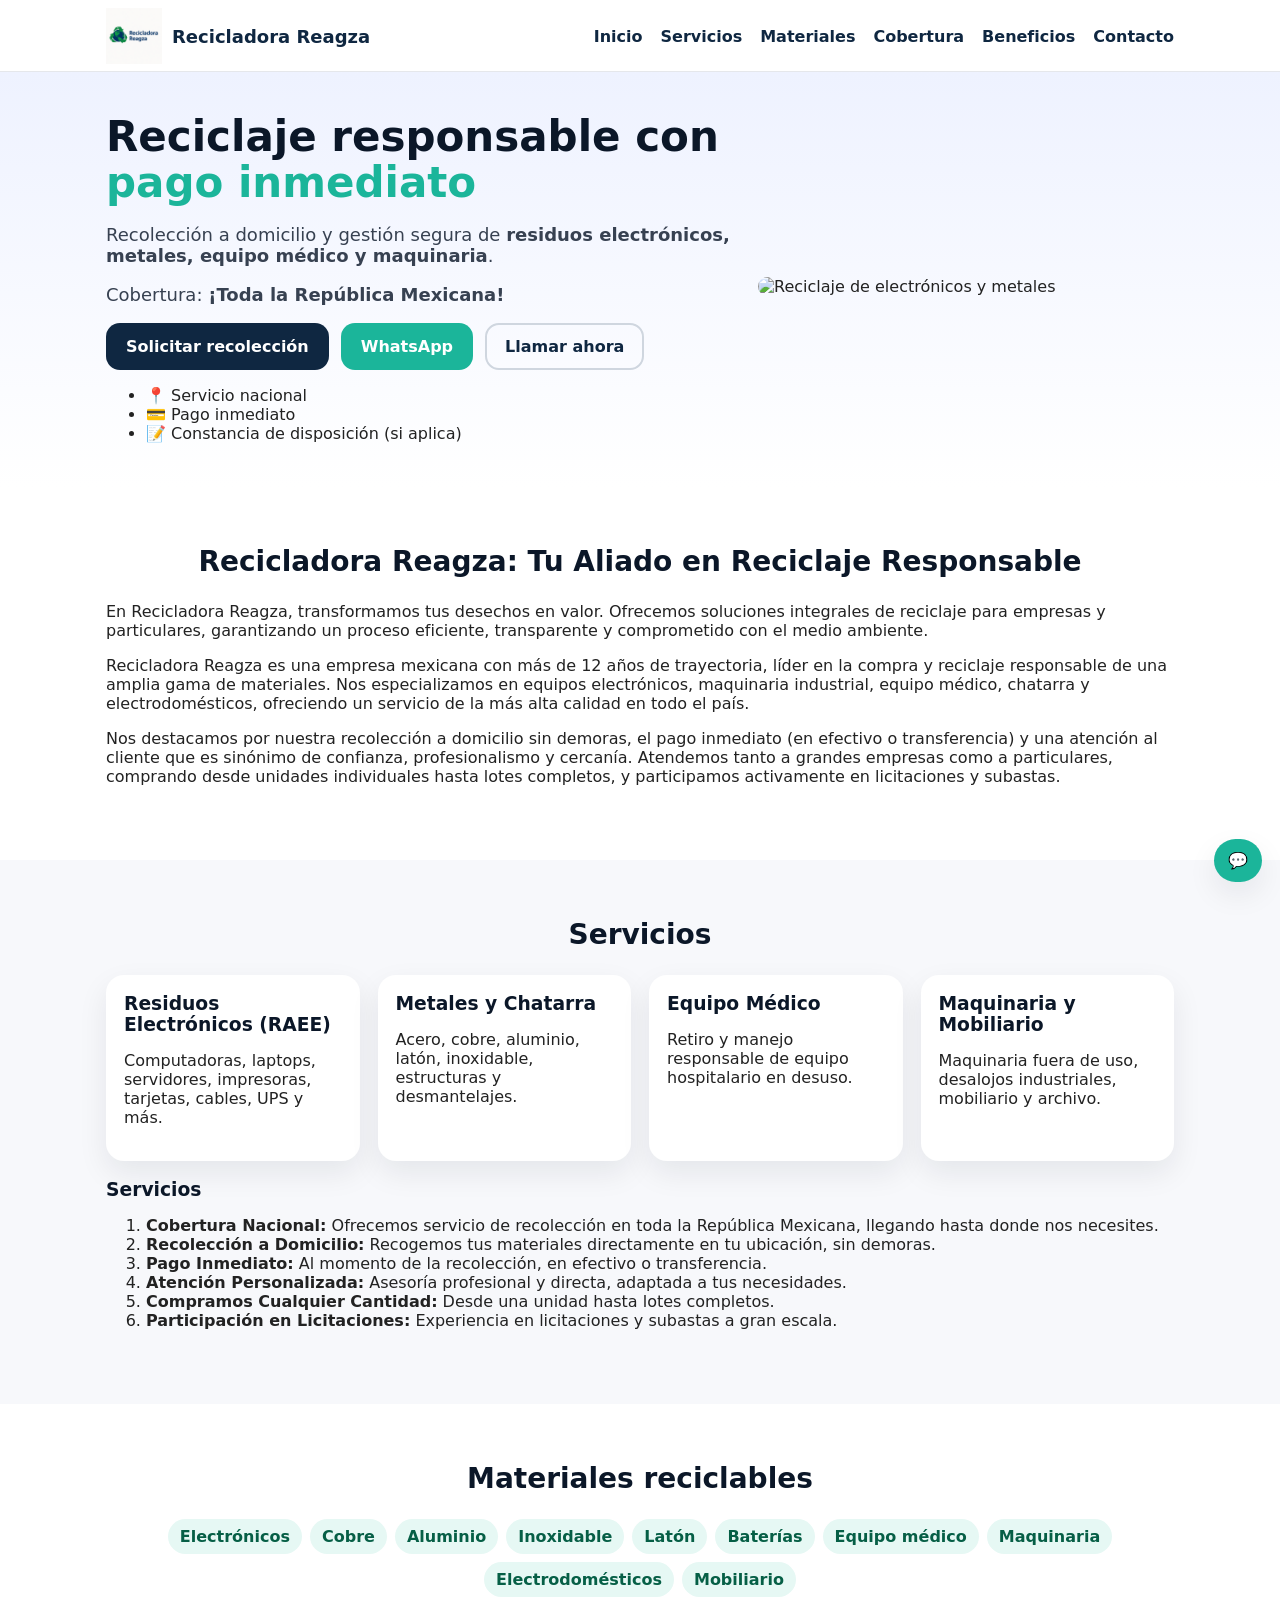
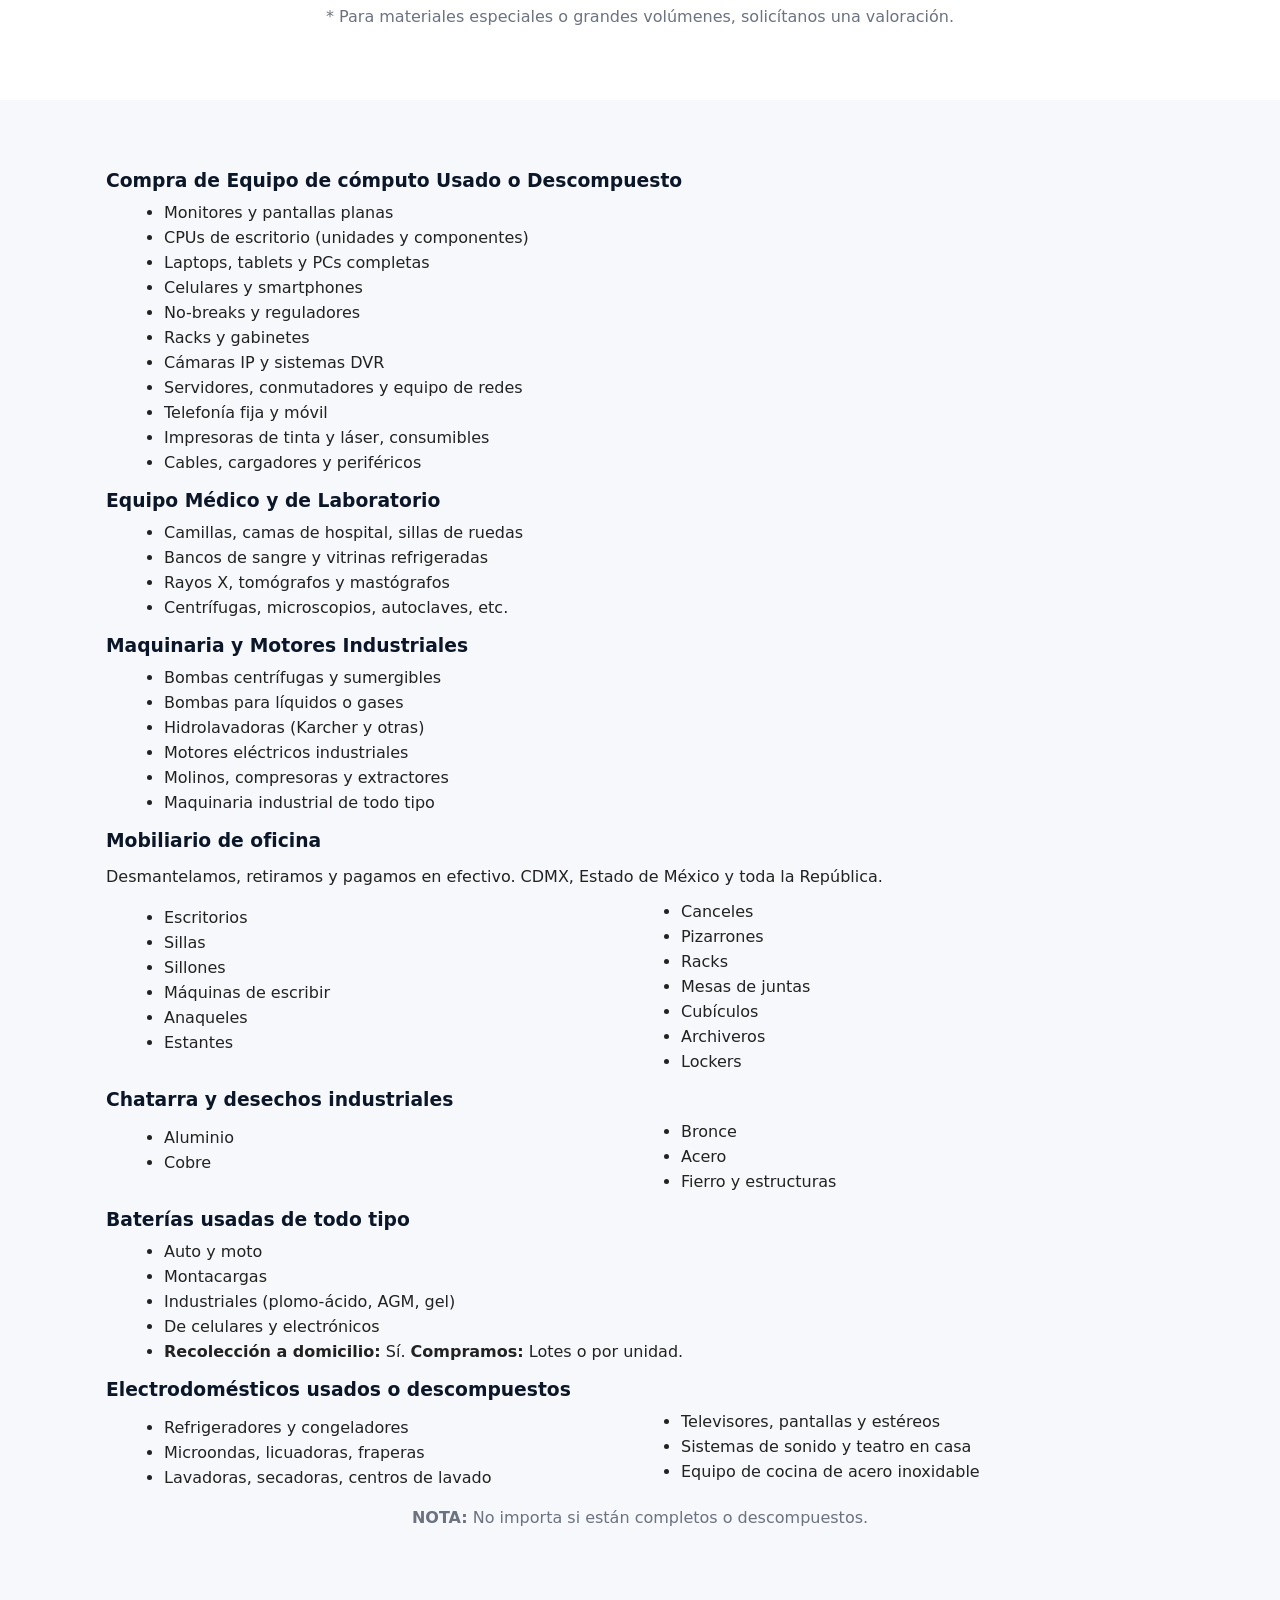
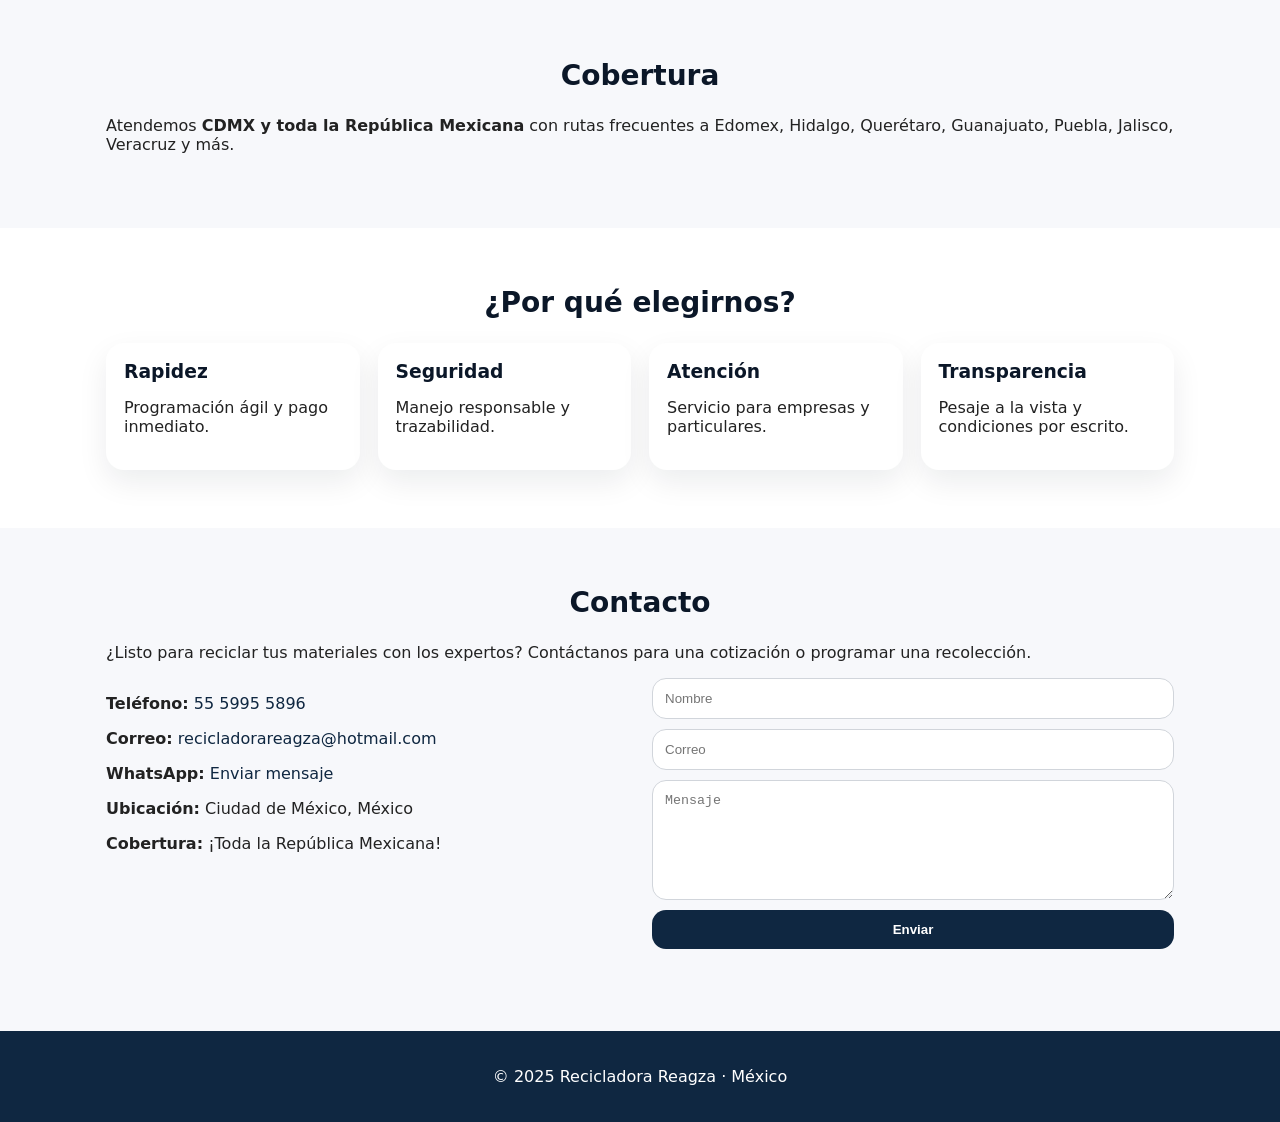
==== commit 5daf9b74: "Update index.html" ====
--- a/index.html
+++ b/index.html
@@ -60,7 +60,7 @@
         </ul>
       </div>
       <div class="hero-art">
-        <!-- Reemplaza por tu imagen principal -->
+        <!-- Reemplaza por tu imagen -->
         <img src="imagenes/hero.png" alt="Reciclaje de electrónicos y metales">
       </div>
     </div>
@@ -92,11 +92,11 @@
         <h3>Servicios</h3>
         <ol>
           <li><strong>Cobertura Nacional:</strong> Ofrecemos servicio de recolección en toda la República Mexicana, llegando hasta donde nos necesites.</li>
-          <li><strong>Recolección a Domicilio:</strong> Nos encargamos de la logística. Recogemos tus materiales directamente en tu ubicación, sin demoras.</li>
-          <li><strong>Pago Inmediato:</strong> Valoramos tu tiempo. Realizamos el pago al momento de la recolección, en efectivo o mediante transferencia.</li>
-          <li><strong>Atención Personalizada:</strong> Nuestro equipo te brinda asesoría profesional y directa, adaptándose a tus necesidades específicas.</li>
-          <li><strong>Compramos Cualquier Cantidad:</strong> Desde una unidad hasta lotes completos, sin importar el volumen o la condición del producto.</li>
-          <li><strong>Participación en Licitaciones:</strong> Experiencia y capacidad para participar en licitaciones y subastas de materiales a gran escala.</li>
+          <li><strong>Recolección a Domicilio:</strong> Recogemos tus materiales directamente en tu ubicación, sin demoras.</li>
+          <li><strong>Pago Inmediato:</strong> Al momento de la recolección, en efectivo o transferencia.</li>
+          <li><strong>Atención Personalizada:</strong> Asesoría profesional y directa, adaptada a tus necesidades.</li>
+          <li><strong>Compramos Cualquier Cantidad:</strong> Desde una unidad hasta lotes completos.</li>
+          <li><strong>Participación en Licitaciones:</strong> Experiencia en licitaciones y subastas a gran escala.</li>
         </ol>
       </div>
     </div>
@@ -174,7 +174,7 @@
       <!-- <img class="ilustra" src="imagenes/baterias.jpg" alt="Baterías"> -->
       <ul class="list">
         <li>Auto y moto</li><li>Montacargas</li><li>Industriales (plomo-ácido, AGM, gel)</li>
-        <li>De celulares y equipos electrónicos</li>
+        <li>De celulares y electrónicos</li>
         <li><strong>Recolección a domicilio:</strong> Sí. <strong>Compramos:</strong> Lotes o por unidad.</li>
       </ul>
 
@@ -246,7 +246,6 @@
   <a class="wa-float" href="https://wa.me/525559955896" target="_blank" aria-label="WhatsApp">💬</a>
 
   <script>
-    // Menú responsive (móvil)
     document.addEventListener("DOMContentLoaded", () => {
       const burger = document.getElementById("burger");
       const links  = document.getElementById("navLinks");
@@ -256,7 +255,6 @@
           links.style.display = open ? "none" : "flex";
           burger.setAttribute("aria-expanded", String(!open));
         });
-        // Cerrar al elegir sección (móvil)
         links.querySelectorAll("a[href^='#']").forEach(a => {
           a.addEventListener("click", () => {
             if (window.innerWidth <= 640) {
--- a/estilos.css
+++ b/estilos.css
@@ -6,9 +6,8 @@
   --muted:#6b7280;
   --card:#fff;
   --shadow:0 12px 30px rgba(16,24,40,.08);
-  --header-h:72px; /* altura del header para compensar anclas */
+  --header-h:72px; /* para compensar anclas con header sticky */
 }
-
 *{box-sizing:border-box}
 html,body{margin:0;padding:0;font-family:Inter,system-ui,-apple-system,Segoe UI,Roboto,Helvetica,Arial,sans-serif;color:var(--text);background:var(--bg)}
 html{scroll-behavior:smooth}
@@ -24,9 +23,7 @@
 }
 .nav-inner{display:flex;align-items:center;justify-content:space-between;height:var(--header-h)}
 .brand{display:flex;align-items:center;gap:10px}
-
-/* ✅ LOGO: grande en PC, mediano en tablet, compacto en móvil */
-.logo{height:56px;max-height:56px;width:auto;object-fit:contain}
+.logo{height:56px;max-height:56px;width:auto;object-fit:contain} /* grande en PC */
 .title{font-size:18px;font-weight:800;color:var(--primary);white-space:nowrap}
 .nav-links{display:flex;gap:18px;align-items:center}
 .nav-links a{font-weight:600}
@@ -34,7 +31,7 @@
 
 /* ===== HERO ===== */
 .hero{background:linear-gradient(180deg,#eef2ff 0%,#fff 100%);padding:42px 0 28px 0}
-/* ✅ que las secciones no queden tapadas por el header sticky */
+/* que las anclas no queden tapadas por el header */
 .hero, .section, #inicio, #servicios, #materiales, #materiales-detalle, #quienes-somos, #cobertura, #beneficios, #contacto{
   scroll-margin-top:calc(var(--header-h) + 12px);
 }
@@ -48,10 +45,7 @@
 .btn.primary{background:var(--primary);color:#fff}
 .btn.alt{background:var(--accent);color:#fff}
 .btn.ghost{background:transparent;color:var(--primary);border-color:#cfd6df}
-
-.hero-art img{
-  width:100%;height:auto;max-height:380px;object-fit:cover;border-radius:12px
-}
+.hero-art img{width:100%;height:auto;max-height:380px;object-fit:cover;border-radius:12px}
 
 /* ===== SECCIONES ===== */
 .section{padding:58px 0}
@@ -70,24 +64,22 @@
 .list.cols{columns:2;column-gap:24px}
 .ilustra{width:100%;max-height:340px;object-fit:cover;border-radius:12px;margin:8px 0 14px}
 
-/* CONTACTO */
+/* ===== CONTACTO ===== */
 .contact-grid{display:grid;grid-template-columns:1fr 1fr;gap:24px;align-items:start}
 .form{display:flex;flex-direction:column;gap:10px}
 .form input,.form textarea{padding:12px;border:1px solid #d1d5db;border-radius:14px;background:#fff}
 .form textarea{min-height:120px;resize:vertical}
 .form button{background:var(--primary);color:#fff;padding:12px;border:none;border-radius:14px;font-weight:700;cursor:pointer}
 .form button:hover{opacity:.95}
-.extra-contact{margin-top:18px}
 
-/* FOOTER */
+/* ===== FOOTER ===== */
 .footer{background:var(--primary);color:#fff;text-align:center;padding:20px;margin-top:24px}
 
-/* WhatsApp floating */
+/* WhatsApp flotante */
 .wa-float{position:fixed;right:18px;bottom:18px;background:var(--accent);color:#fff;padding:12px 14px;border-radius:999px;box-shadow:var(--shadow)}
 
 /* ===== RESPONSIVE ===== */
-/* Tablets */
-@media (max-width: 1024px){
+@media (max-width: 1024px){ /* Tablets */
   :root{ --header-h:68px; }
   .logo{height:48px;max-height:48px}
   .hero-copy h1{font-size:36px}
@@ -95,11 +87,10 @@
   .list.cols{columns:1}
 }
 
-/* Teléfonos */
-@media (max-width: 640px){
+@media (max-width: 640px){ /* Teléfonos */
   :root{ --header-h:64px; }
   .title{font-size:16px}
-  .logo{height:40px;max-height:40px}
+  .logo{height:40px;max-height:40px} /* compacto en móvil */
   .nav-links{
     display:none;position:absolute;top:calc(var(--header-h) - 2px);right:16px;
     background:#fff;border:1px solid #e5e7eb;border-radius:12px;padding:12px;
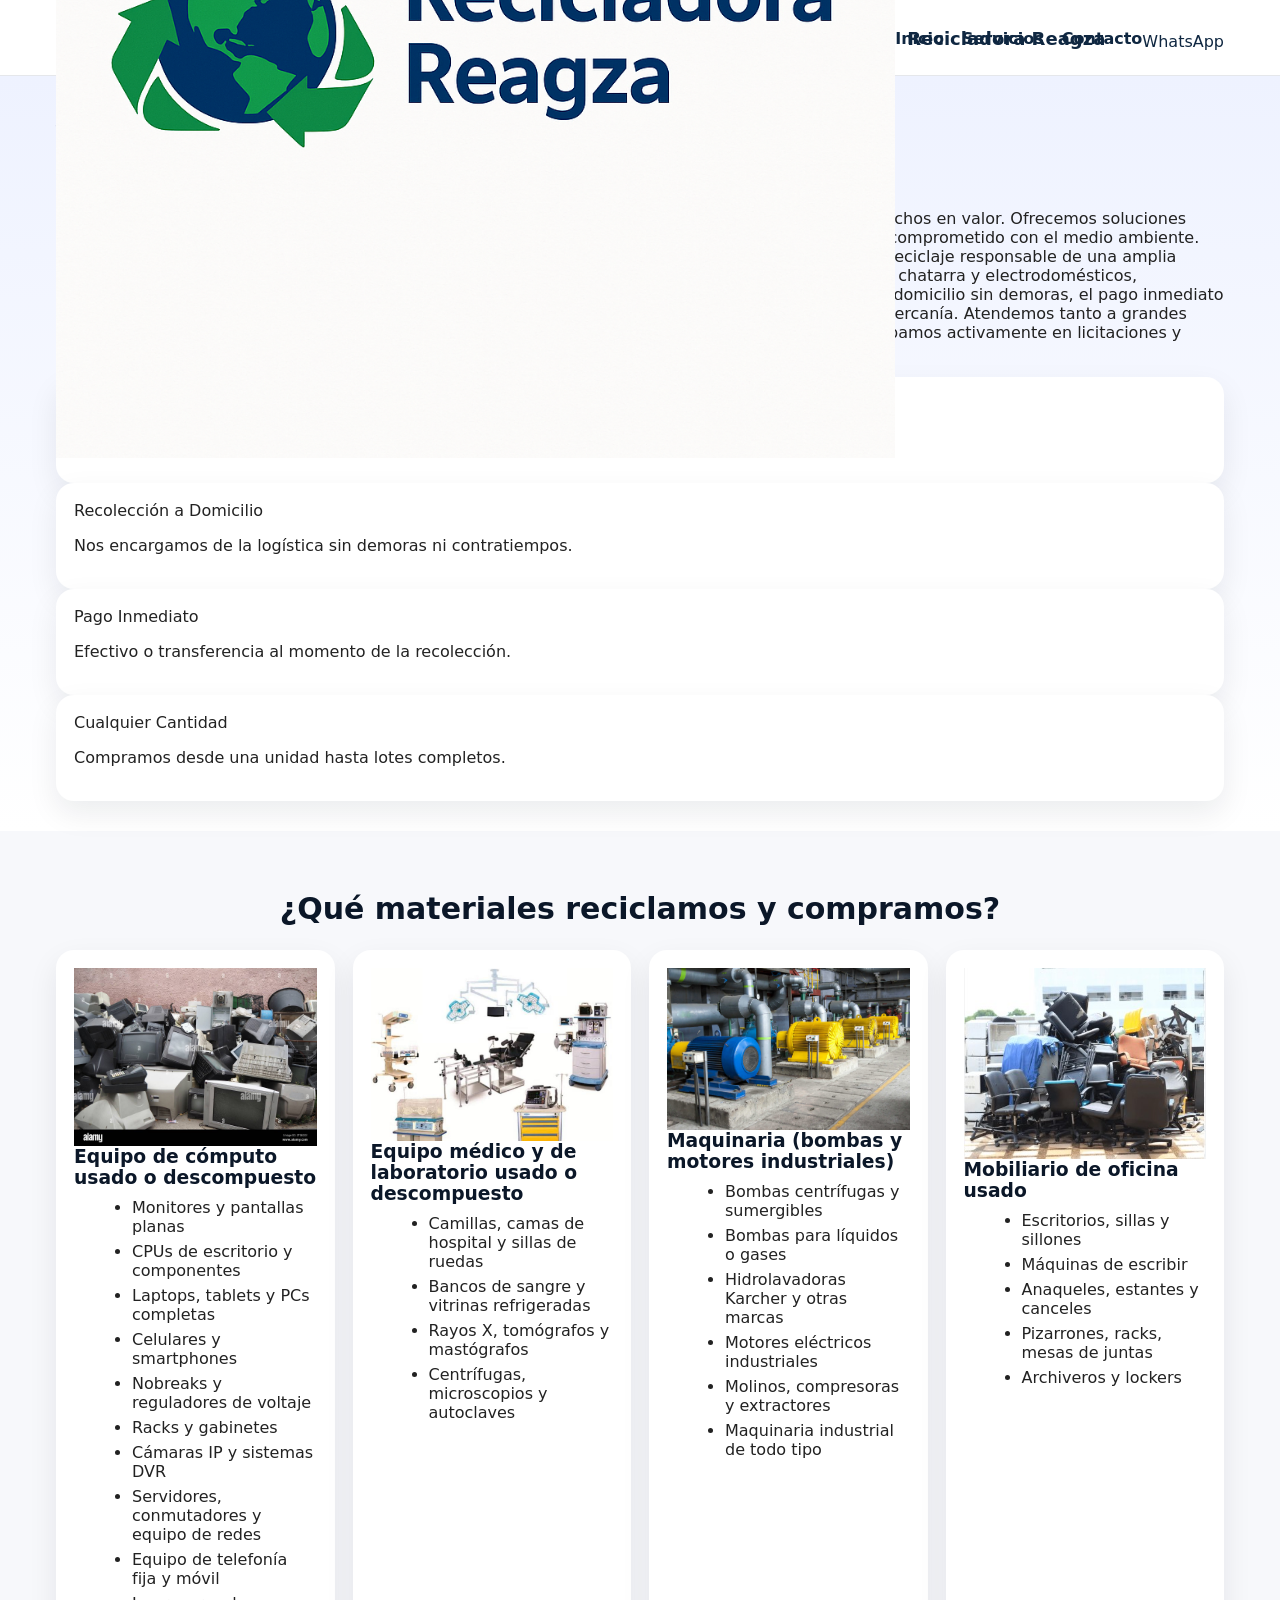
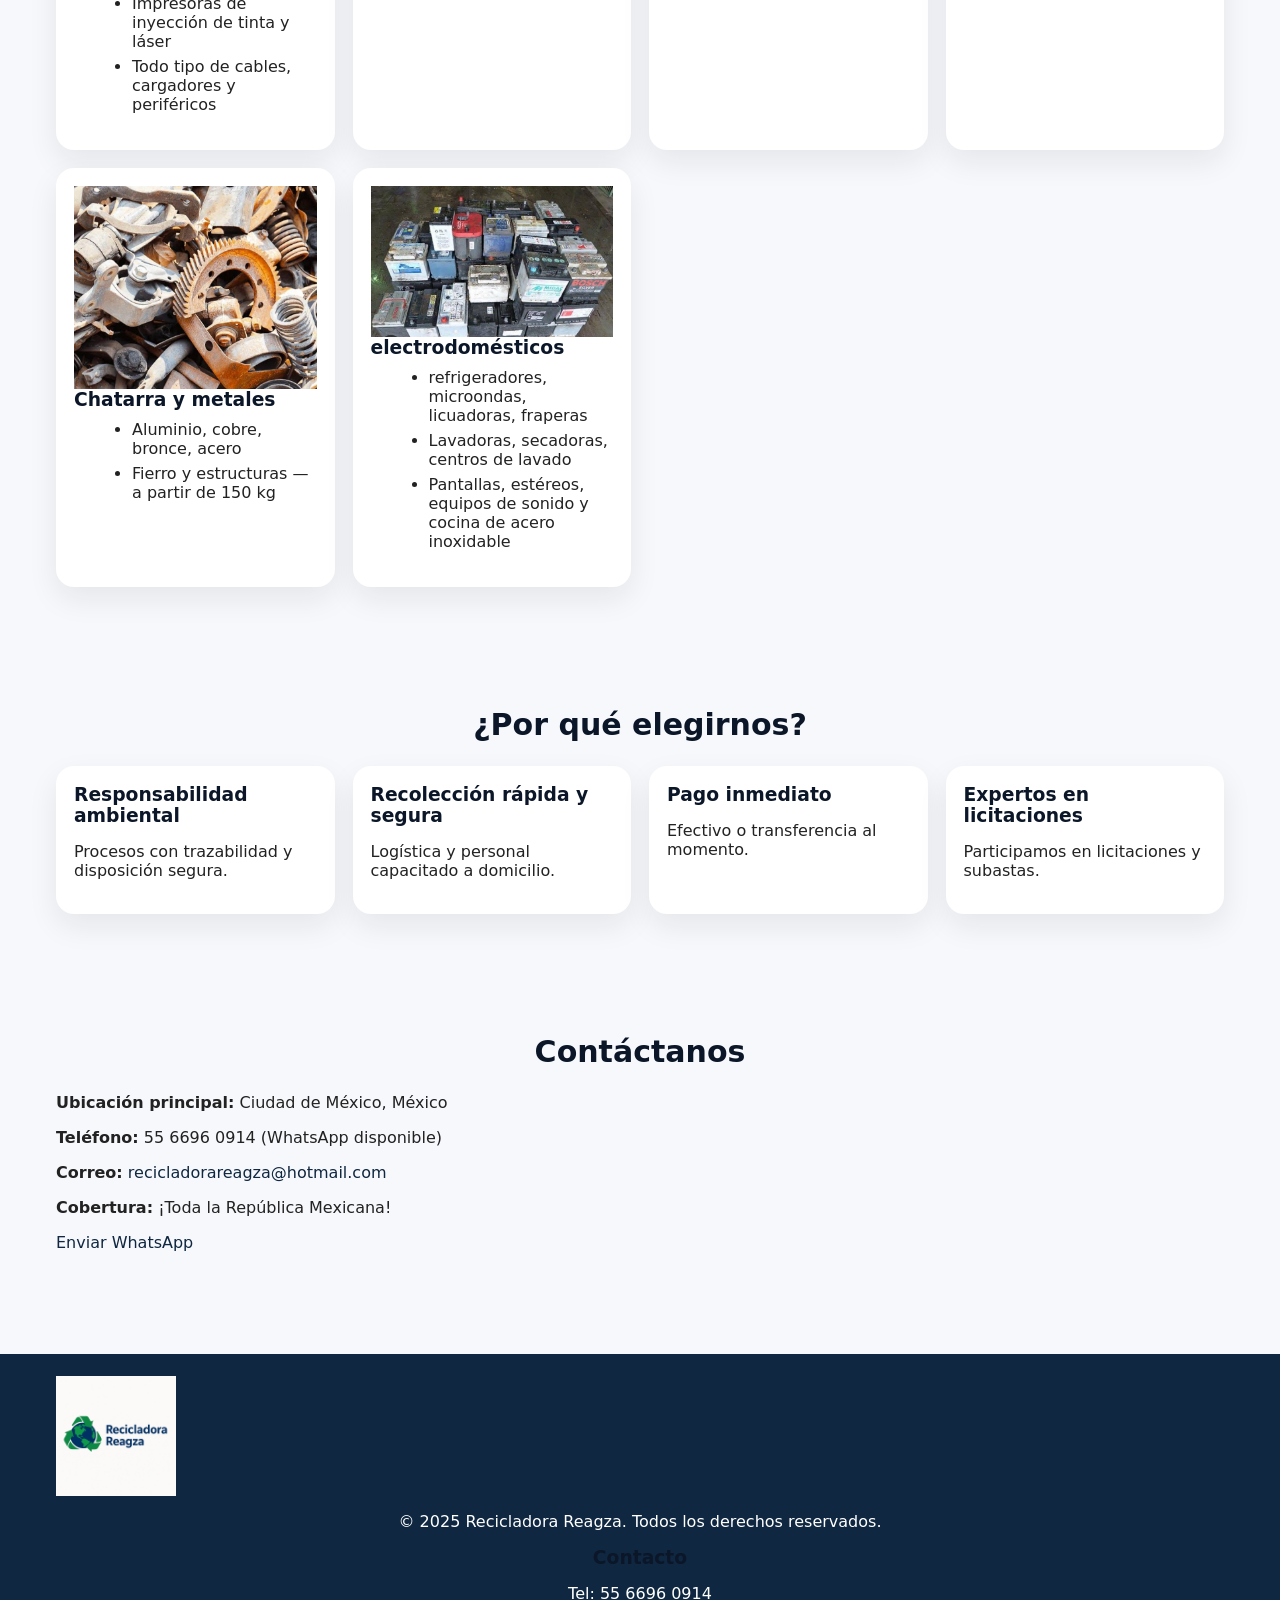
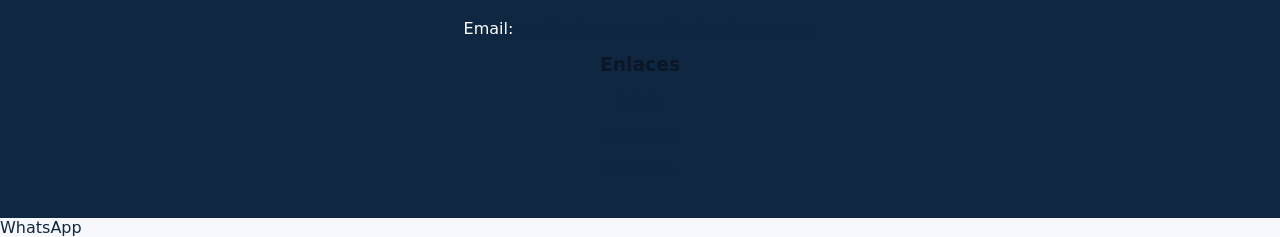
==== commit eb7ce929: "Update index.html" ====
--- a/index.html
+++ b/index.html
@@ -3,268 +3,160 @@
 <head>
   <meta charset="utf-8">
   <meta name="viewport" content="width=device-width, initial-scale=1">
-  <title>Recicladora Reagza | Reciclaje de electrónicos, metales y maquinaria</title>
-  <meta name="description" content="Recicladora Reagza: recolección a domicilio, pago inmediato y gestión responsable de residuos electrónicos, metales, equipo médico y maquinaria. Cobertura: ¡Toda la República Mexicana!">
+  <title>Recicladora Reagza | Tu aliado en reciclaje responsable</title>
+  <meta name="description" content="Recicladora Reagza: soluciones de reciclaje con recolección a domicilio, pago inmediato y cobertura nacional.">
+  <link rel="icon" href="assets/favicon.png" type="image/png">
+  <link rel="stylesheet" href="estilos.css">
   <meta name="robots" content="index,follow">
-  <link rel="icon" href="assets/favicon.svg" type="image/svg+xml">
-  <link rel="stylesheet" href="estilos.css">
-  <script type="application/ld+json">
-  {
-    "@context": "https://schema.org",
-    "@type": "LocalBusiness",
-    "name": "Recicladora Reagza",
-    "telephone": "+525559955896",
-    "email": "recicladorareagza@hotmail.com",
-    "address": {"@type": "PostalAddress", "addressLocality": "Ciudad de México", "addressCountry": "MX"},
-    "areaServed": "MX",
-    "sameAs": ["https://wa.me/525559955896"]
-  }
-  </script>
 </head>
 <body>
-  <!-- NAV -->
   <header class="nav">
     <div class="container nav-inner">
-      <a class="brand" href="#inicio" aria-label="Inicio">
-        <img src="imagenes/logo.png" alt="Logo Recicladora Reagza" class="logo">
+      <div class="brand">
+        <img src="imagenes/logo.png" alt="Logo Recicladora Reagza">
         <div class="title">Recicladora Reagza</div>
-      </a>
-      <button class="burger" id="burger" aria-label="Abrir menú" aria-expanded="false">☰</button>
-      <nav class="nav-links" id="navLinks">
+      </div>
+      <nav class="nav-links">
         <a href="#inicio">Inicio</a>
         <a href="#servicios">Servicios</a>
-        <a href="#materiales">Materiales</a>
-        <a href="#cobertura">Cobertura</a>
-        <a href="#beneficios">Beneficios</a>
         <a href="#contacto">Contacto</a>
       </nav>
+      <a class="cta" href="https://wa.me/525559955896?text=Hola,%20vi%20su%20p%C3%A1gina%20web.%20Quiero%20mayor%20informaci%C3%B3n." target="_blank" rel="noopener">WhatsApp</a>
     </div>
   </header>
 
-  <!-- HERO -->
   <section id="inicio" class="hero">
-    <div class="container hero-inner">
-      <div class="hero-copy">
-        <h1>Reciclaje responsable con <span class="accent">pago inmediato</span></h1>
-        <p>Recolección a domicilio y gestión segura de <strong>residuos electrónicos, metales, equipo médico y maquinaria</strong>.</p>
-        <p class="coverage">Cobertura: <strong>¡Toda la República Mexicana!</strong></p>
-        <div class="cta">
-          <a href="#contacto" class="btn primary">Solicitar recolección</a>
-          <a href="https://wa.me/525559955896" class="btn alt" target="_blank" rel="noopener">WhatsApp</a>
-          <a href="tel:+525559955896" class="btn ghost">Llamar ahora</a>
-        </div>
-        <ul class="bullets">
-          <li>📍 Servicio nacional</li>
-          <li>💳 Pago inmediato</li>
-          <li>📝 Constancia de disposición (si aplica)</li>
-        </ul>
-      </div>
-      <div class="hero-art">
-        <!-- Reemplaza por tu imagen -->
-        <img src="imagenes/hero.png" alt="Reciclaje de electrónicos y metales">
+    <div class="container">
+      <span class="badge">Tu aliado en reciclaje responsable</span>
+      <h1>Transformamos tus desechos en valor</h1>
+      <p>Recicladora Reagza: Tu Aliado en Reciclaje Responsable En Recicladora Reagza, transformamos tus desechos en valor. Ofrecemos soluciones integrales de reciclaje para empresas y particulares, garantizando un proceso eficiente, transparente y comprometido con el medio ambiente. Recicladora Reagza es una empresa mexicana con más de 12 años de trayectoria, líder en la compra y reciclaje responsable de una amplia gama de materiales. Nos especializamos en equipos electrónicos, maquinaria industrial, equipo médico, chatarra y electrodomésticos, ofreciendo un servicio de la más alta calidad en todo el país. Nos destacamos por nuestra recolección a domicilio sin demoras, el pago inmediato (en efectivo o transferencia) y una atención al cliente que es sinónimo de confianza, profesionalismo y cercanía. Atendemos tanto a grandes empresas como a particulares, comprando desde unidades individuales hasta lotes completos, y participamos activamente en licitaciones y subastas.</p>
+      <div class="hero-list">
+        <div class="card"><div class="kicker">Cobertura Nacional</div><p class="muted">Servicio de recolección en toda la República Mexicana.</p></div>
+        <div class="card"><div class="kicker">Recolección a Domicilio</div><p class="muted">Nos encargamos de la logística sin demoras ni contratiempos.</p></div>
+        <div class="card"><div class="kicker">Pago Inmediato</div><p class="muted">Efectivo o transferencia al momento de la recolección.</p></div>
+        <div class="card"><div class="kicker">Cualquier Cantidad</div><p class="muted">Compramos desde una unidad hasta lotes completos.</p></div>
       </div>
     </div>
   </section>
 
-  <!-- QUIÉNES SOMOS -->
-  <section id="quienes-somos" class="section alt">
-    <div class="container">
-      <h2>Recicladora Reagza: Tu Aliado en Reciclaje Responsable</h2>
-      <p>En Recicladora Reagza, transformamos tus desechos en valor. Ofrecemos soluciones integrales de reciclaje para empresas y particulares, garantizando un proceso eficiente, transparente y comprometido con el medio ambiente.</p>
-      <p>Recicladora Reagza es una empresa mexicana con más de 12 años de trayectoria, líder en la compra y reciclaje responsable de una amplia gama de materiales. Nos especializamos en equipos electrónicos, maquinaria industrial, equipo médico, chatarra y electrodomésticos, ofreciendo un servicio de la más alta calidad en todo el país.</p>
-      <p>Nos destacamos por nuestra recolección a domicilio sin demoras, el pago inmediato (en efectivo o transferencia) y una atención al cliente que es sinónimo de confianza, profesionalismo y cercanía. Atendemos tanto a grandes empresas como a particulares, comprando desde unidades individuales hasta lotes completos, y participamos activamente en licitaciones y subastas.</p>
-    </div>
-  </section>
-
-  <!-- SERVICIOS -->
   <section id="servicios" class="section">
     <div class="container">
-      <h2>Servicios</h2>
-
-      <div class="grid">
-        <article class="card"><h3>Residuos Electrónicos (RAEE)</h3><p>Computadoras, laptops, servidores, impresoras, tarjetas, cables, UPS y más.</p></article>
-        <article class="card"><h3>Metales y Chatarra</h3><p>Acero, cobre, aluminio, latón, inoxidable, estructuras y desmantelajes.</p></article>
-        <article class="card"><h3>Equipo Médico</h3><p>Retiro y manejo responsable de equipo hospitalario en desuso.</p></article>
-        <article class="card"><h3>Maquinaria y Mobiliario</h3><p>Maquinaria fuera de uso, desalojos industriales, mobiliario y archivo.</p></article>
-      </div>
-
-      <div class="services-detail">
-        <h3>Servicios</h3>
-        <ol>
-          <li><strong>Cobertura Nacional:</strong> Ofrecemos servicio de recolección en toda la República Mexicana, llegando hasta donde nos necesites.</li>
-          <li><strong>Recolección a Domicilio:</strong> Recogemos tus materiales directamente en tu ubicación, sin demoras.</li>
-          <li><strong>Pago Inmediato:</strong> Al momento de la recolección, en efectivo o transferencia.</li>
-          <li><strong>Atención Personalizada:</strong> Asesoría profesional y directa, adaptada a tus necesidades.</li>
-          <li><strong>Compramos Cualquier Cantidad:</strong> Desde una unidad hasta lotes completos.</li>
-          <li><strong>Participación en Licitaciones:</strong> Experiencia en licitaciones y subastas a gran escala.</li>
-        </ol>
+      <h2>¿Qué materiales reciclamos y compramos?</h2>
+      <div class="grid cards">
+        <div class="card">
+          <img src="imagenes/electronicos.jpg" alt="Residuos electrónicos">
+          <h3>Equipo de cómputo usado o descompuesto</h3>
+          <ul class="list">
+            <li>Monitores y pantallas planas</li>
+            <li>CPUs de escritorio y componentes</li>
+            <li>Laptops, tablets y PCs completas</li>
+            <li>Celulares y smartphones</li>
+            <li>Nobreaks y reguladores de voltaje</li>
+            <li>Racks y gabinetes</li>
+            <li>Cámaras IP y sistemas DVR</li>
+            <li>Servidores, conmutadores y equipo de redes</li>
+            <li>Equipo de telefonía fija y móvil</li>
+            <li>Impresoras de inyección de tinta y láser</li>
+            <li>Todo tipo de cables, cargadores y periféricos</li>
+          </ul>
+        </div>
+        <div class="card">
+          <img src="imagenes/medico.jpeg" alt="Equipo médico y laboratorio">
+          <h3>Equipo médico y de laboratorio usado o descompuesto</h3>
+          <ul class="list">
+            <li>Camillas, camas de hospital y sillas de ruedas</li>
+            <li>Bancos de sangre y vitrinas refrigeradas</li>
+            <li>Rayos X, tomógrafos y mastógrafos</li>
+            <li>Centrífugas, microscopios y autoclaves</li>
+          </ul>
+        </div>
+        <div class="card">
+          <img src="imagenes/maquinaria.jpg" alt="Maquinaria industrial">
+          <h3>Maquinaria (bombas y motores industriales)</h3>
+          <ul class="list">
+            <li>Bombas centrífugas y sumergibles</li>
+            <li>Bombas para líquidos o gases</li>
+            <li>Hidrolavadoras Karcher y otras marcas</li>
+            <li>Motores eléctricos industriales</li>
+            <li>Molinos, compresoras y extractores</li>
+            <li>Maquinaria industrial de todo tipo</li>
+          </ul>
+        </div>
+        <div class="card">
+          <img src="imagenes/oficina.jpg" alt="Mobiliario de oficina">
+          <h3>Mobiliario de oficina usado</h3>
+          <ul class="list">
+            <li>Escritorios, sillas y sillones</li>
+            <li>Máquinas de escribir</li>
+            <li>Anaqueles, estantes y canceles</li>
+            <li>Pizarrones, racks, mesas de juntas</li>
+            <li>Archiveros y lockers</li>
+          </ul>
+        </div>
+        <div class="card">
+          <img src="imagenes/chatarra.jpeg" alt="Chatarra y metales">
+          <h3>Chatarra y metales</h3>
+          <ul class="list">
+            <li>Aluminio, cobre, bronce, acero</li>
+            <li>Fierro y estructuras — a partir de 150 kg</li>
+          </ul>
+        </div>
+        <div class="card">
+          <img src="imagenes/baterias.jpeg" alt="Baterías">
+          <h3>electrodomésticos</h3>
+          <ul class="list">
+            <li>refrigeradores, microondas, licuadoras, fraperas</li>
+            <li>Lavadoras, secadoras, centros de lavado</li>
+            <li>Pantallas, estéreos, equipos de sonido y cocina de acero inoxidable</li>
+          </ul>
+        </div>
       </div>
     </div>
   </section>
 
-  <!-- MATERIALES (chips) -->
-  <section id="materiales" class="section alt">
-    <div class="container">
-      <h2>Materiales reciclables</h2>
-      <div class="chips">
-        <span class="chip">Electrónicos</span><span class="chip">Cobre</span><span class="chip">Aluminio</span>
-        <span class="chip">Inoxidable</span><span class="chip">Latón</span><span class="chip">Baterías</span>
-        <span class="chip">Equipo médico</span><span class="chip">Maquinaria</span>
-        <span class="chip">Electrodomésticos</span><span class="chip">Mobiliario</span>
-      </div>
-      <p class="note">* Para materiales especiales o grandes volúmenes, solicítanos una valoración.</p>
-    </div>
-  </section>
-
-  <!-- MATERIALES DETALLE -->
-  <section id="materiales-detalle" class="section">
-    <div class="container">
-      <h3>Compra de Equipo de cómputo Usado o Descompuesto</h3>
-      <!-- <img class="ilustra" src="imagenes/equipo-computo.jpg" alt="Equipo de cómputo"> -->
-      <ul class="list">
-        <li>Monitores y pantallas planas</li>
-        <li>CPUs de escritorio (unidades y componentes)</li>
-        <li>Laptops, tablets y PCs completas</li>
-        <li>Celulares y smartphones</li>
-        <li>No-breaks y reguladores</li>
-        <li>Racks y gabinetes</li>
-        <li>Cámaras IP y sistemas DVR</li>
-        <li>Servidores, conmutadores y equipo de redes</li>
-        <li>Telefonía fija y móvil</li>
-        <li>Impresoras de tinta y láser, consumibles</li>
-        <li>Cables, cargadores y periféricos</li>
-      </ul>
-
-      <h3>Equipo Médico y de Laboratorio</h3>
-      <!-- <img class="ilustra" src="imagenes/equipo-medico.jpg" alt="Equipo médico"> -->
-      <ul class="list">
-        <li>Camillas, camas de hospital, sillas de ruedas</li>
-        <li>Bancos de sangre y vitrinas refrigeradas</li>
-        <li>Rayos X, tomógrafos y mastógrafos</li>
-        <li>Centrífugas, microscopios, autoclaves, etc.</li>
-      </ul>
-
-      <h3>Maquinaria y Motores Industriales</h3>
-      <!-- <img class="ilustra" src="imagenes/bombas-agua.jpg" alt="Bombas de agua"> -->
-      <ul class="list">
-        <li>Bombas centrífugas y sumergibles</li>
-        <li>Bombas para líquidos o gases</li>
-        <li>Hidrolavadoras (Karcher y otras)</li>
-        <li>Motores eléctricos industriales</li>
-        <li>Molinos, compresoras y extractores</li>
-        <li>Maquinaria industrial de todo tipo</li>
-      </ul>
-
-      <h3>Mobiliario de oficina</h3>
-      <!-- <img class="ilustra" src="imagenes/mobiliario-oficina.jpg" alt="Mobiliario de oficina"> -->
-      <p>Desmantelamos, retiramos y pagamos en efectivo. CDMX, Estado de México y toda la República.</p>
-      <ul class="list cols">
-        <li>Escritorios</li><li>Sillas</li><li>Sillones</li><li>Máquinas de escribir</li>
-        <li>Anaqueles</li><li>Estantes</li><li>Canceles</li><li>Pizarrones</li><li>Racks</li>
-        <li>Mesas de juntas</li><li>Cubículos</li><li>Archiveros</li><li>Lockers</li>
-      </ul>
-
-      <h3>Chatarra y desechos industriales</h3>
-      <!-- <img class="ilustra" src="imagenes/chatarra.jpg" alt="Chatarra"> -->
-      <ul class="list cols">
-        <li>Aluminio</li><li>Cobre</li><li>Bronce</li><li>Acero</li><li>Fierro y estructuras</li>
-      </ul>
-
-      <h3>Baterías usadas de todo tipo</h3>
-      <!-- <img class="ilustra" src="imagenes/baterias.jpg" alt="Baterías"> -->
-      <ul class="list">
-        <li>Auto y moto</li><li>Montacargas</li><li>Industriales (plomo-ácido, AGM, gel)</li>
-        <li>De celulares y electrónicos</li>
-        <li><strong>Recolección a domicilio:</strong> Sí. <strong>Compramos:</strong> Lotes o por unidad.</li>
-      </ul>
-
-      <h3>Electrodomésticos usados o descompuestos</h3>
-      <!-- <img class="ilustra" src="imagenes/electrodomesticos.jpg" alt="Electrodomésticos"> -->
-      <ul class="list cols">
-        <li>Refrigeradores y congeladores</li><li>Microondas, licuadoras, fraperas</li>
-        <li>Lavadoras, secadoras, centros de lavado</li><li>Televisores, pantallas y estéreos</li>
-        <li>Sistemas de sonido y teatro en casa</li><li>Equipo de cocina de acero inoxidable</li>
-      </ul>
-
-      <p class="note"><strong>NOTA:</strong> No importa si están completos o descompuestos.</p>
-    </div>
-  </section>
-
-  <!-- COBERTURA -->
-  <section id="cobertura" class="section">
-    <div class="container">
-      <h2>Cobertura</h2>
-      <p>Atendemos <strong>CDMX y toda la República Mexicana</strong> con rutas frecuentes a Edomex, Hidalgo, Querétaro, Guanajuato, Puebla, Jalisco, Veracruz y más.</p>
-    </div>
-  </section>
-
-  <!-- BENEFICIOS -->
-  <section id="beneficios" class="section alt">
+  <section class="section">
     <div class="container">
       <h2>¿Por qué elegirnos?</h2>
-      <div class="grid benefits">
-        <div class="card"><h3>Rapidez</h3><p>Programación ágil y pago inmediato.</p></div>
-        <div class="card"><h3>Seguridad</h3><p>Manejo responsable y trazabilidad.</p></div>
-        <div class="card"><h3>Atención</h3><p>Servicio para empresas y particulares.</p></div>
-        <div class="card"><h3>Transparencia</h3><p>Pesaje a la vista y condiciones por escrito.</p></div>
+      <div class="grid cards">
+        <div class="card"><h3>Responsabilidad ambiental</h3><p class="muted">Procesos con trazabilidad y disposición segura.</p></div>
+        <div class="card"><h3>Recolección rápida y segura</h3><p class="muted">Logística y personal capacitado a domicilio.</p></div>
+        <div class="card"><h3>Pago inmediato</h3><p class="muted">Efectivo o transferencia al momento.</p></div>
+        <div class="card"><h3>Expertos en licitaciones</h3><p class="muted">Participamos en licitaciones y subastas.</p></div>
       </div>
     </div>
   </section>
 
-  <!-- CONTACTO -->
-  <section id="contacto" class="section contact">
+  <section id="contacto" class="section">
     <div class="container">
-      <h2>Contacto</h2>
-      <p>¿Listo para reciclar tus materiales con los expertos? Contáctanos para una cotización o programar una recolección.</p>
-
-      <div class="contact-grid">
-        <div class="contact-info">
-          <p><strong>Teléfono:</strong> <a href="tel:+525559955896">55 5995 5896</a></p>
-          <p><strong>Correo:</strong> <a href="mailto:recicladorareagza@hotmail.com">recicladorareagza@hotmail.com</a></p>
-          <p><strong>WhatsApp:</strong> <a href="https://wa.me/525559955896" target="_blank" rel="noopener">Enviar mensaje</a></p>
-          <p><strong>Ubicación:</strong> Ciudad de México, México</p>
-          <p><strong>Cobertura:</strong> ¡Toda la República Mexicana!</p>
-        </div>
-
-        <form class="form" action="mailto:recicladorareagza@hotmail.com" method="post" enctype="text/plain">
-          <input name="nombre" type="text" placeholder="Nombre" required aria-label="Nombre">
-          <input name="correo" type="email" placeholder="Correo" required aria-label="Correo">
-          <textarea name="mensaje" placeholder="Mensaje" required aria-label="Mensaje"></textarea>
-          <button type="submit">Enviar</button>
-        </form>
-      </div>
+      <h2>Contáctanos</h2>
+      <p><strong>Ubicación principal:</strong> Ciudad de México, México</p>
+      <p><strong>Teléfono:</strong> 55 6696 0914 (WhatsApp disponible)</p>
+      <p><strong>Correo:</strong> <a href="mailto:recicladorareagza@hotmail.com">recicladorareagza@hotmail.com</a></p>
+      <p><strong>Cobertura:</strong> ¡Toda la República Mexicana!</p>
+      <p><a class="cta" href="https://wa.me/525559955896?text=Hola,%20vi%20su%20p%C3%A1gina%20web.%20Quiero%20mayor%20informaci%C3%B3n." target="_blank" rel="noopener">Enviar WhatsApp</a></p>
     </div>
   </section>
 
-  <!-- FOOTER -->
   <footer class="footer">
-    <div class="container">
-      <p>&copy; 2025 Recicladora Reagza · México</p>
+    <div class="container cols">
+      <div>
+        <img src="imagenes/logo.png" alt="Logo Recicladora Reagza" style="width:120px">
+        <p class="muted">© 2025 Recicladora Reagza. Todos los derechos reservados.</p>
+      </div>
+      <div>
+        <h3>Contacto</h3>
+        <p>Tel: 55 6696 0914</p>
+        <p>Email: <a href="mailto:recicladorareagza@hotmail.com.com">recicladorareagza@hotmail.com.com</a></p>
+      </div>
+      <div>
+        <h3>Enlaces</h3>
+        <p><a href="#inicio">Inicio</a></p>
+        <p><a href="#servicios">Servicios</a></p>
+        <p><a href="#contacto">Contacto</a></p>
+      </div>
     </div>
   </footer>
 
-  <a class="wa-float" href="https://wa.me/525559955896" target="_blank" aria-label="WhatsApp">💬</a>
-
-  <script>
-    document.addEventListener("DOMContentLoaded", () => {
-      const burger = document.getElementById("burger");
-      const links  = document.getElementById("navLinks");
-      if (burger && links) {
-        burger.addEventListener("click", () => {
-          const open = links.style.display === "flex";
-          links.style.display = open ? "none" : "flex";
-          burger.setAttribute("aria-expanded", String(!open));
-        });
-        links.querySelectorAll("a[href^='#']").forEach(a => {
-          a.addEventListener("click", () => {
-            if (window.innerWidth <= 640) {
-              links.style.display = "none";
-              burger.setAttribute("aria-expanded", "false");
-            }
-          });
-        });
-      }
-    });
-  </script>
+  <a class="whatsapp" href="https://wa.me/525559955896?text=Hola,%20vi%20su%20p%C3%A1gina%20web.%20Quiero%20mayor%20informaci%C3%B3n." target="_blank" aria-label="Contactar por WhatsApp">WhatsApp</a>
 </body>
 </html>
--- a/estilos.css
+++ b/estilos.css
@@ -6,37 +6,40 @@
   --muted:#6b7280;
   --card:#fff;
   --shadow:0 12px 30px rgba(16,24,40,.08);
-  --header-h:72px; /* para compensar anclas con header sticky */
+  --header-h:76px; /* header un poco más alto para logo grande */
 }
 *{box-sizing:border-box}
 html,body{margin:0;padding:0;font-family:Inter,system-ui,-apple-system,Segoe UI,Roboto,Helvetica,Arial,sans-serif;color:var(--text);background:var(--bg)}
 html{scroll-behavior:smooth}
 a{color:var(--primary);text-decoration:none}
 img{max-width:100%;height:auto;display:block}
-.container{max-width:1100px;margin:0 auto;padding:0 16px}
+.container{max-width:1200px;margin:0 auto;padding:0 16px}
 
 /* ===== NAV ===== */
 header.nav{
-  position:sticky;top:0;background:rgba(255,255,255,.95);
-  backdrop-filter:saturate(180%) blur(8px);
+  position:sticky;top:0;background:rgba(255,255,255,.96);
+  backdrop-filter:saturate(180%) blur(10px);
   border-bottom:1px solid #e5e7eb;z-index:50;height:var(--header-h);
 }
 .nav-inner{display:flex;align-items:center;justify-content:space-between;height:var(--header-h)}
-.brand{display:flex;align-items:center;gap:10px}
-.logo{height:56px;max-height:56px;width:auto;object-fit:contain} /* grande en PC */
+.brand{display:flex;align-items:center;gap:12px}
+.logo{height:64px;max-height:64px;width:auto;object-fit:contain} /* grande en PC */
 .title{font-size:18px;font-weight:800;color:var(--primary);white-space:nowrap}
 .nav-links{display:flex;gap:18px;align-items:center}
 .nav-links a{font-weight:600}
 .burger{display:none;background:none;border:1px solid #e5e7eb;padding:6px 10px;border-radius:10px}
 
 /* ===== HERO ===== */
-.hero{background:linear-gradient(180deg,#eef2ff 0%,#fff 100%);padding:42px 0 28px 0}
-/* que las anclas no queden tapadas por el header */
-.hero, .section, #inicio, #servicios, #materiales, #materiales-detalle, #quienes-somos, #cobertura, #beneficios, #contacto{
-  scroll-margin-top:calc(var(--header-h) + 12px);
+.hero{
+  background:linear-gradient(180deg,#eef2ff 0%,#fff 100%);
+  padding:46px 0 30px 0;
+}
+/* Desplazamiento de anclas corregido para que el header no tape títulos */
+#inicio, #servicios, #materiales, #materiales-detalle, #quienes-somos, #cobertura, #beneficios, #contacto{
+  scroll-margin-top:calc(var(--header-h) + 14px);
 }
 .hero-inner{display:grid;grid-template-columns:1.2fr .8fr;gap:28px;align-items:center}
-.hero-copy h1{font-size:42px;line-height:1.1;margin:0 0 10px 0;color:#0b1728}
+.hero-copy h1{font-size:44px;line-height:1.1;margin:0 0 12px 0;color:#0b1728}
 .hero-copy .accent{color:var(--accent)}
 .hero-copy p{font-size:18px;color:#374151}
 .coverage{margin-top:8px}
@@ -45,12 +48,15 @@
 .btn.primary{background:var(--primary);color:#fff}
 .btn.alt{background:var(--accent);color:#fff}
 .btn.ghost{background:transparent;color:var(--primary);border-color:#cfd6df}
-.hero-art img{width:100%;height:auto;max-height:380px;object-fit:cover;border-radius:12px}
+
+.hero-art img{
+  width:100%;height:auto;max-height:400px;object-fit:cover;border-radius:14px
+}
 
 /* ===== SECCIONES ===== */
-.section{padding:58px 0}
+.section{padding:60px 0}
 .section.alt{background:#fff}
-h2{font-size:28px;margin:0 0 24px 0;text-align:center;color:#0b1728}
+h2{font-size:30px;margin:0 0 24px 0;text-align:center;color:#0b1728}
 h3{color:#0b1728;margin:12px 0}
 .grid{display:grid;grid-template-columns:repeat(4,1fr);gap:18px}
 .card{background:var(--card);border-radius:18px;box-shadow:var(--shadow);padding:18px}
@@ -73,24 +79,26 @@
 .form button:hover{opacity:.95}
 
 /* ===== FOOTER ===== */
-.footer{background:var(--primary);color:#fff;text-align:center;padding:20px;margin-top:24px}
+.footer{background:var(--primary);color:#fff;text-align:center;padding:22px;margin-top:26px}
 
 /* WhatsApp flotante */
 .wa-float{position:fixed;right:18px;bottom:18px;background:var(--accent);color:#fff;padding:12px 14px;border-radius:999px;box-shadow:var(--shadow)}
 
 /* ===== RESPONSIVE ===== */
+@media (max-width: 1200px){
+  .container{max-width:1100px}
+}
 @media (max-width: 1024px){ /* Tablets */
-  :root{ --header-h:68px; }
+  :root{ --header-h:70px; }
   .logo{height:48px;max-height:48px}
-  .hero-copy h1{font-size:36px}
+  .hero-copy h1{font-size:38px}
   .grid{grid-template-columns:repeat(2,1fr)}
   .list.cols{columns:1}
 }
-
 @media (max-width: 640px){ /* Teléfonos */
   :root{ --header-h:64px; }
   .title{font-size:16px}
-  .logo{height:40px;max-height:40px} /* compacto en móvil */
+  .logo{height:38px;max-height:38px} /* compacto en móvil */
   .nav-links{
     display:none;position:absolute;top:calc(var(--header-h) - 2px);right:16px;
     background:#fff;border:1px solid #e5e7eb;border-radius:12px;padding:12px;
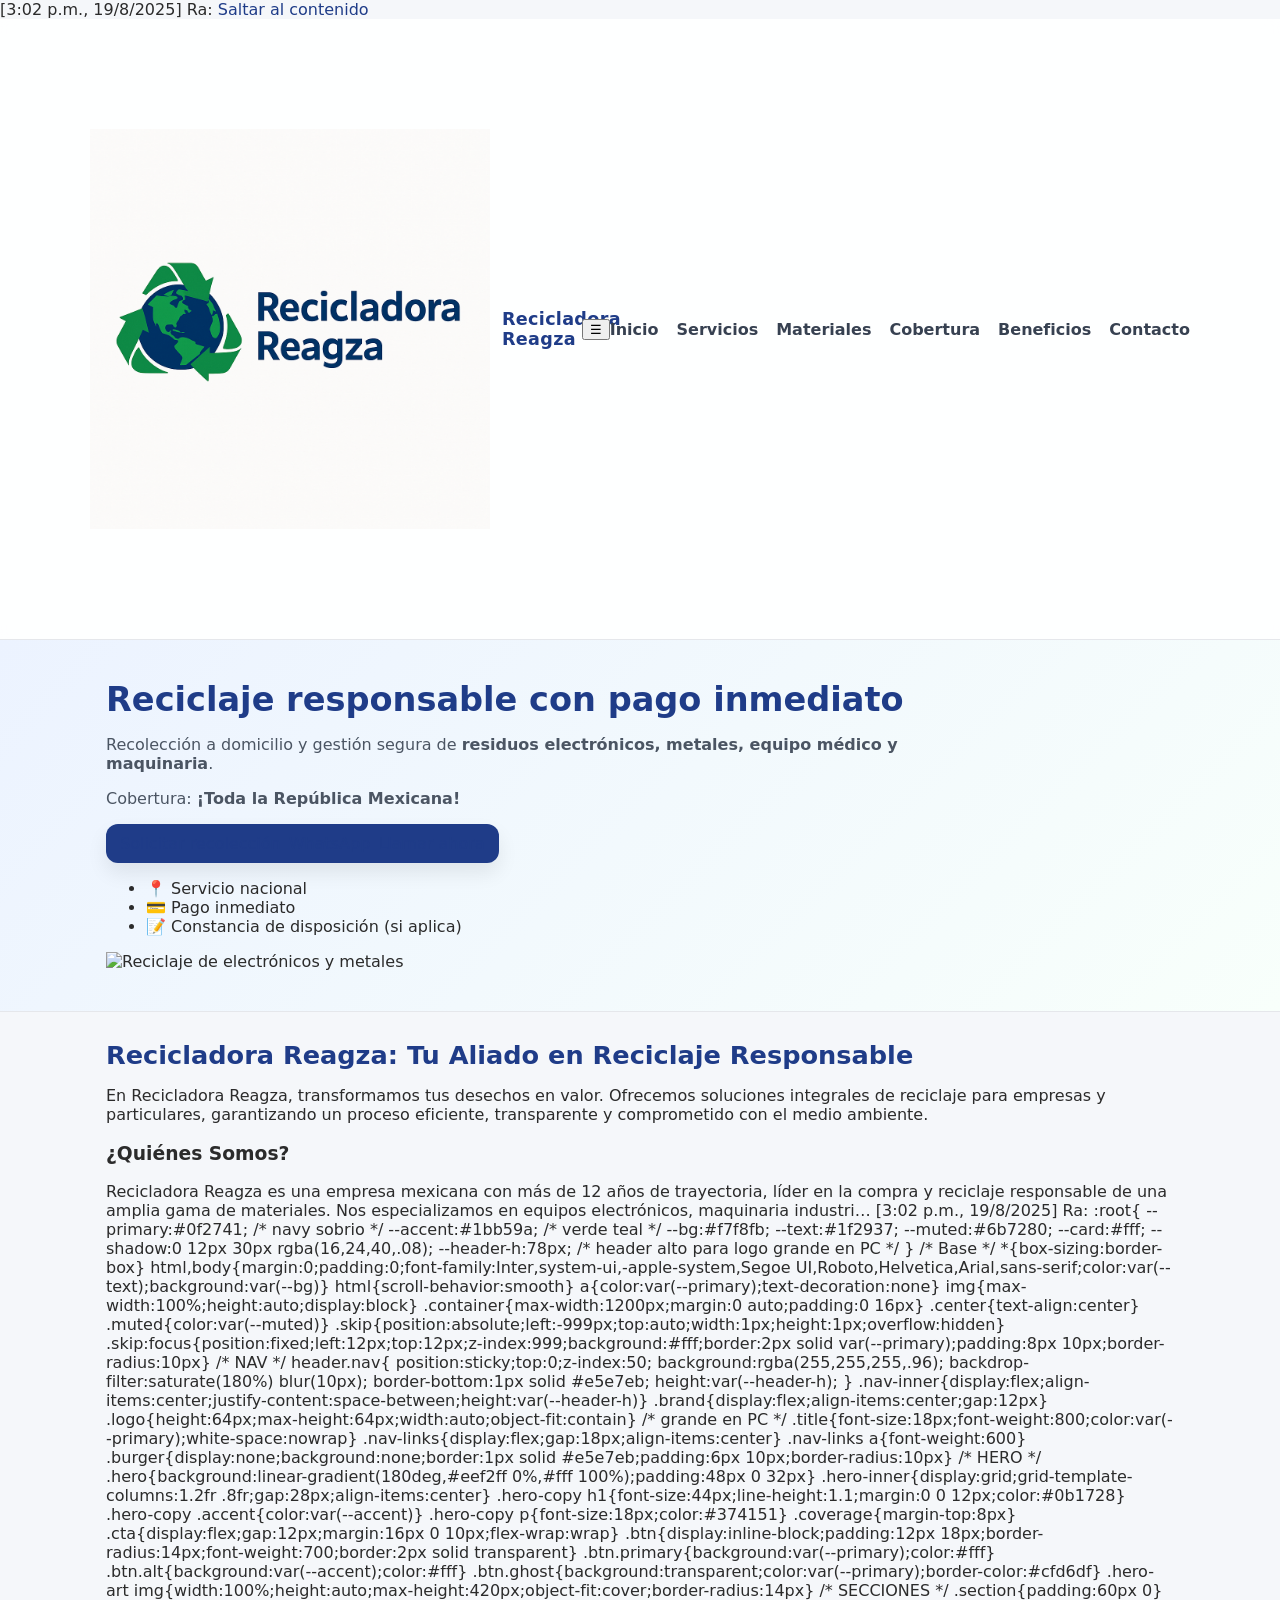
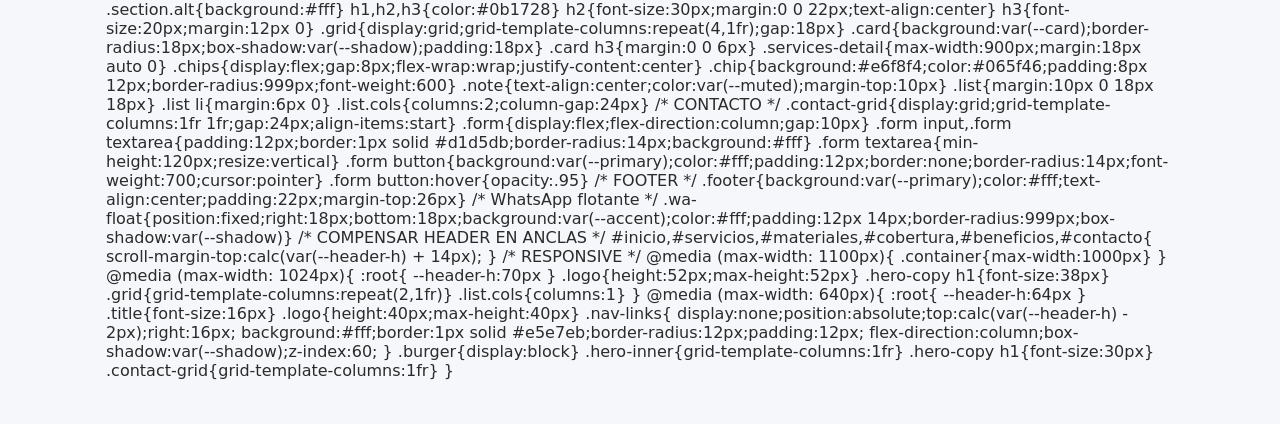
==== commit d9ba7965: "Update index.html" ====
--- a/index.html
+++ b/index.html
@@ -1,162 +1,194 @@
-<!DOCTYPE html>
+[3:02 p.m., 19/8/2025] Ra: <!DOCTYPE html>
 <html lang="es">
 <head>
   <meta charset="utf-8">
   <meta name="viewport" content="width=device-width, initial-scale=1">
-  <title>Recicladora Reagza | Tu aliado en reciclaje responsable</title>
-  <meta name="description" content="Recicladora Reagza: soluciones de reciclaje con recolección a domicilio, pago inmediato y cobertura nacional.">
-  <link rel="icon" href="assets/favicon.png" type="image/png">
+  <title>Recicladora Reagza | Reciclaje de electrónicos, metales y maquinaria</title>
+  <meta name="description" content="Reciclaje responsable con pago inmediato. Recolección a domicilio y gestión segura de residuos electrónicos, metales, equipo médico y maquinaria. Cobertura: ¡Toda la República Mexicana!">
+  <meta name="robots" content="index,follow">
+  <meta property="og:title" content="Recicladora Reagza">
+  <meta property="og:description" content="Reciclaje responsable con pago inmediato · Cobertura nacional">
+  <link rel="icon" href="imagenes/logo.png">
   <link rel="stylesheet" href="estilos.css">
-  <meta name="robots" content="index,follow">
+  <script type="application/ld+json">
+  {
+    "@context":"https://schema.org",
+    "@type":"LocalBusiness",
+    "name":"Recicladora Reagza",
+    "telephone":"+525559955896",
+    "email":"recicladorareagza@hotmail.com",
+    "address":{"@type":"PostalAddress","addressLocality":"Ciudad de México","addressCountry":"MX"},
+    "areaServed":"MX",
+    "sameAs":["https://wa.me/525559955896"]
+  }
+  </script>
 </head>
 <body>
+  <a class="skip" href="#contenido">Saltar al contenido</a>
+
+  <!-- NAV -->
   <header class="nav">
     <div class="container nav-inner">
-      <div class="brand">
-        <img src="imagenes/logo.png" alt="Logo Recicladora Reagza">
-        <div class="title">Recicladora Reagza</div>
-      </div>
-      <nav class="nav-links">
+      <a class="brand" href="#inicio" aria-label="Inicio">
+        <img src="imagenes/logo.png" alt="Logo Recicladora Reagza" class="logo">
+        <span class="title">Recicladora Reagza</span>
+      </a>
+      <button class="burger" id="burger" aria-label="Abrir menú" aria-expanded="false">☰</button>
+      <nav class="nav-links" id="navLinks" aria-label="Menú principal">
         <a href="#inicio">Inicio</a>
         <a href="#servicios">Servicios</a>
+        <a href="#materiales">Materiales</a>
+        <a href="#cobertura">Cobertura</a>
+        <a href="#beneficios">Beneficios</a>
         <a href="#contacto">Contacto</a>
       </nav>
-      <a class="cta" href="https://wa.me/525559955896?text=Hola,%20vi%20su%20p%C3%A1gina%20web.%20Quiero%20mayor%20informaci%C3%B3n." target="_blank" rel="noopener">WhatsApp</a>
     </div>
   </header>
 
-  <section id="inicio" class="hero">
-    <div class="container">
-      <span class="badge">Tu aliado en reciclaje responsable</span>
-      <h1>Transformamos tus desechos en valor</h1>
-      <p>Recicladora Reagza: Tu Aliado en Reciclaje Responsable En Recicladora Reagza, transformamos tus desechos en valor. Ofrecemos soluciones integrales de reciclaje para empresas y particulares, garantizando un proceso eficiente, transparente y comprometido con el medio ambiente. Recicladora Reagza es una empresa mexicana con más de 12 años de trayectoria, líder en la compra y reciclaje responsable de una amplia gama de materiales. Nos especializamos en equipos electrónicos, maquinaria industrial, equipo médico, chatarra y electrodomésticos, ofreciendo un servicio de la más alta calidad en todo el país. Nos destacamos por nuestra recolección a domicilio sin demoras, el pago inmediato (en efectivo o transferencia) y una atención al cliente que es sinónimo de confianza, profesionalismo y cercanía. Atendemos tanto a grandes empresas como a particulares, comprando desde unidades individuales hasta lotes completos, y participamos activamente en licitaciones y subastas.</p>
-      <div class="hero-list">
-        <div class="card"><div class="kicker">Cobertura Nacional</div><p class="muted">Servicio de recolección en toda la República Mexicana.</p></div>
-        <div class="card"><div class="kicker">Recolección a Domicilio</div><p class="muted">Nos encargamos de la logística sin demoras ni contratiempos.</p></div>
-        <div class="card"><div class="kicker">Pago Inmediato</div><p class="muted">Efectivo o transferencia al momento de la recolección.</p></div>
-        <div class="card"><div class="kicker">Cualquier Cantidad</div><p class="muted">Compramos desde una unidad hasta lotes completos.</p></div>
-      </div>
-    </div>
-  </section>
-
-  <section id="servicios" class="section">
-    <div class="container">
-      <h2>¿Qué materiales reciclamos y compramos?</h2>
-      <div class="grid cards">
-        <div class="card">
-          <img src="imagenes/electronicos.jpg" alt="Residuos electrónicos">
-          <h3>Equipo de cómputo usado o descompuesto</h3>
-          <ul class="list">
-            <li>Monitores y pantallas planas</li>
-            <li>CPUs de escritorio y componentes</li>
-            <li>Laptops, tablets y PCs completas</li>
-            <li>Celulares y smartphones</li>
-            <li>Nobreaks y reguladores de voltaje</li>
-            <li>Racks y gabinetes</li>
-            <li>Cámaras IP y sistemas DVR</li>
-            <li>Servidores, conmutadores y equipo de redes</li>
-            <li>Equipo de telefonía fija y móvil</li>
-            <li>Impresoras de inyección de tinta y láser</li>
-            <li>Todo tipo de cables, cargadores y periféricos</li>
+  <main id="contenido">
+    <!-- HERO -->
+    <section id="inicio" class="hero">
+      <div class="container hero-inner">
+        <div class="hero-copy">
+          <h1>Reciclaje responsable con <span class="accent">pago inmediato</span></h1>
+          <p>Recolección a domicilio y gestión segura de <strong>residuos electrónicos, metales, equipo médico y maquinaria</strong>.</p>
+          <p class="coverage">Cobertura: <strong>¡Toda la República Mexicana!</strong></p>
+          <div class="cta">
+            <a href="#contacto" class="btn primary">Solicitar recolección</a>
+            <a href="https://wa.me/525559955896" class="btn alt" target="_blank" rel="noopener">WhatsApp</a>
+            <a href="tel:+525559955896" class="btn ghost">Llamar ahora</a>
+          </div>
+          <ul class="bullets">
+            <li>📍 Servicio nacional</li>
+            <li>💳 Pago inmediato</li>
+            <li>📝 Constancia de disposición (si aplica)</li>
           </ul>
         </div>
-        <div class="card">
-          <img src="imagenes/medico.jpeg" alt="Equipo médico y laboratorio">
-          <h3>Equipo médico y de laboratorio usado o descompuesto</h3>
-          <ul class="list">
-            <li>Camillas, camas de hospital y sillas de ruedas</li>
-            <li>Bancos de sangre y vitrinas refrigeradas</li>
-            <li>Rayos X, tomógrafos y mastógrafos</li>
-            <li>Centrífugas, microscopios y autoclaves</li>
-          </ul>
-        </div>
-        <div class="card">
-          <img src="imagenes/maquinaria.jpg" alt="Maquinaria industrial">
-          <h3>Maquinaria (bombas y motores industriales)</h3>
-          <ul class="list">
-            <li>Bombas centrífugas y sumergibles</li>
-            <li>Bombas para líquidos o gases</li>
-            <li>Hidrolavadoras Karcher y otras marcas</li>
-            <li>Motores eléctricos industriales</li>
-            <li>Molinos, compresoras y extractores</li>
-            <li>Maquinaria industrial de todo tipo</li>
-          </ul>
-        </div>
-        <div class="card">
-          <img src="imagenes/oficina.jpg" alt="Mobiliario de oficina">
-          <h3>Mobiliario de oficina usado</h3>
-          <ul class="list">
-            <li>Escritorios, sillas y sillones</li>
-            <li>Máquinas de escribir</li>
-            <li>Anaqueles, estantes y canceles</li>
-            <li>Pizarrones, racks, mesas de juntas</li>
-            <li>Archiveros y lockers</li>
-          </ul>
-        </div>
-        <div class="card">
-          <img src="imagenes/chatarra.jpeg" alt="Chatarra y metales">
-          <h3>Chatarra y metales</h3>
-          <ul class="list">
-            <li>Aluminio, cobre, bronce, acero</li>
-            <li>Fierro y estructuras — a partir de 150 kg</li>
-          </ul>
-        </div>
-        <div class="card">
-          <img src="imagenes/baterias.jpeg" alt="Baterías">
-          <h3>electrodomésticos</h3>
-          <ul class="list">
-            <li>refrigeradores, microondas, licuadoras, fraperas</li>
-            <li>Lavadoras, secadoras, centros de lavado</li>
-            <li>Pantallas, estéreos, equipos de sonido y cocina de acero inoxidable</li>
-          </ul>
+        <div class="hero-art">
+          <!-- Reemplaza por tu imagen principal -->
+          <img src="imagenes/hero.jpg" alt="Reciclaje de electrónicos y metales">
         </div>
       </div>
-    </div>
-  </section>
+    </section>
 
-  <section class="section">
-    <div class="container">
-      <h2>¿Por qué elegirnos?</h2>
-      <div class="grid cards">
-        <div class="card"><h3>Responsabilidad ambiental</h3><p class="muted">Procesos con trazabilidad y disposición segura.</p></div>
-        <div class="card"><h3>Recolección rápida y segura</h3><p class="muted">Logística y personal capacitado a domicilio.</p></div>
-        <div class="card"><h3>Pago inmediato</h3><p class="muted">Efectivo o transferencia al momento.</p></div>
-        <div class="card"><h3>Expertos en licitaciones</h3><p class="muted">Participamos en licitaciones y subastas.</p></div>
-      </div>
-    </div>
-  </section>
+    <!-- QUIÉNES SOMOS -->
+    <section id="quienes-somos" class="section alt">
+      <div class="container">
+        <h2>Recicladora Reagza: Tu Aliado en Reciclaje Responsable</h2>
+        <p>En Recicladora Reagza, transformamos tus desechos en valor. Ofrecemos soluciones integrales de reciclaje para empresas y particulares, garantizando un proceso eficiente, transparente y comprometido con el medio ambiente.</p>
+        <h3>¿Quiénes Somos?</h3>
+        <p>Recicladora Reagza es una empresa mexicana con más de 12 años de trayectoria, líder en la compra y reciclaje responsable de una amplia gama de materiales. Nos especializamos en equipos electrónicos, maquinaria industri…
+[3:02 p.m., 19/8/2025] Ra: :root{
+  --primary:#0f2741; /* navy sobrio */
+  --accent:#1bb59a;  /* verde teal */
+  --bg:#f7f8fb;
+  --text:#1f2937;
+  --muted:#6b7280;
+  --card:#fff;
+  --shadow:0 12px 30px rgba(16,24,40,.08);
+  --header-h:78px; /* header alto para logo grande en PC */
+}
 
-  <section id="contacto" class="section">
-    <div class="container">
-      <h2>Contáctanos</h2>
-      <p><strong>Ubicación principal:</strong> Ciudad de México, México</p>
-      <p><strong>Teléfono:</strong> 55 6696 0914 (WhatsApp disponible)</p>
-      <p><strong>Correo:</strong> <a href="mailto:recicladorareagza@hotmail.com">recicladorareagza@hotmail.com</a></p>
-      <p><strong>Cobertura:</strong> ¡Toda la República Mexicana!</p>
-      <p><a class="cta" href="https://wa.me/525559955896?text=Hola,%20vi%20su%20p%C3%A1gina%20web.%20Quiero%20mayor%20informaci%C3%B3n." target="_blank" rel="noopener">Enviar WhatsApp</a></p>
-    </div>
-  </section>
+/* Base */
+*{box-sizing:border-box}
+html,body{margin:0;padding:0;font-family:Inter,system-ui,-apple-system,Segoe UI,Roboto,Helvetica,Arial,sans-serif;color:var(--text);background:var(--bg)}
+html{scroll-behavior:smooth}
+a{color:var(--primary);text-decoration:none}
+img{max-width:100%;height:auto;display:block}
+.container{max-width:1200px;margin:0 auto;padding:0 16px}
+.center{text-align:center}
+.muted{color:var(--muted)}
+.skip{position:absolute;left:-999px;top:auto;width:1px;height:1px;overflow:hidden}
+.skip:focus{position:fixed;left:12px;top:12px;z-index:999;background:#fff;border:2px solid var(--primary);padding:8px 10px;border-radius:10px}
 
-  <footer class="footer">
-    <div class="container cols">
-      <div>
-        <img src="imagenes/logo.png" alt="Logo Recicladora Reagza" style="width:120px">
-        <p class="muted">© 2025 Recicladora Reagza. Todos los derechos reservados.</p>
-      </div>
-      <div>
-        <h3>Contacto</h3>
-        <p>Tel: 55 6696 0914</p>
-        <p>Email: <a href="mailto:recicladorareagza@hotmail.com.com">recicladorareagza@hotmail.com.com</a></p>
-      </div>
-      <div>
-        <h3>Enlaces</h3>
-        <p><a href="#inicio">Inicio</a></p>
-        <p><a href="#servicios">Servicios</a></p>
-        <p><a href="#contacto">Contacto</a></p>
-      </div>
-    </div>
-  </footer>
+/* NAV */
+header.nav{
+  position:sticky;top:0;z-index:50;
+  background:rgba(255,255,255,.96);
+  backdrop-filter:saturate(180%) blur(10px);
+  border-bottom:1px solid #e5e7eb;
+  height:var(--header-h);
+}
+.nav-inner{display:flex;align-items:center;justify-content:space-between;height:var(--header-h)}
+.brand{display:flex;align-items:center;gap:12px}
+.logo{height:64px;max-height:64px;width:auto;object-fit:contain} /* grande en PC */
+.title{font-size:18px;font-weight:800;color:var(--primary);white-space:nowrap}
+.nav-links{display:flex;gap:18px;align-items:center}
+.nav-links a{font-weight:600}
+.burger{display:none;background:none;border:1px solid #e5e7eb;padding:6px 10px;border-radius:10px}
 
-  <a class="whatsapp" href="https://wa.me/525559955896?text=Hola,%20vi%20su%20p%C3%A1gina%20web.%20Quiero%20mayor%20informaci%C3%B3n." target="_blank" aria-label="Contactar por WhatsApp">WhatsApp</a>
-</body>
-</html>
+/* HERO */
+.hero{background:linear-gradient(180deg,#eef2ff 0%,#fff 100%);padding:48px 0 32px}
+.hero-inner{display:grid;grid-template-columns:1.2fr .8fr;gap:28px;align-items:center}
+.hero-copy h1{font-size:44px;line-height:1.1;margin:0 0 12px;color:#0b1728}
+.hero-copy .accent{color:var(--accent)}
+.hero-copy p{font-size:18px;color:#374151}
+.coverage{margin-top:8px}
+.cta{display:flex;gap:12px;margin:16px 0 10px;flex-wrap:wrap}
+.btn{display:inline-block;padding:12px 18px;border-radius:14px;font-weight:700;border:2px solid transparent}
+.btn.primary{background:var(--primary);color:#fff}
+.btn.alt{background:var(--accent);color:#fff}
+.btn.ghost{background:transparent;color:var(--primary);border-color:#cfd6df}
+.hero-art img{width:100%;height:auto;max-height:420px;object-fit:cover;border-radius:14px}
+
+/* SECCIONES */
+.section{padding:60px 0}
+.section.alt{background:#fff}
+h1,h2,h3{color:#0b1728}
+h2{font-size:30px;margin:0 0 22px;text-align:center}
+h3{font-size:20px;margin:12px 0}
+.grid{display:grid;grid-template-columns:repeat(4,1fr);gap:18px}
+.card{background:var(--card);border-radius:18px;box-shadow:var(--shadow);padding:18px}
+.card h3{margin:0 0 6px}
+.services-detail{max-width:900px;margin:18px auto 0}
+.chips{display:flex;gap:8px;flex-wrap:wrap;justify-content:center}
+.chip{background:#e6f8f4;color:#065f46;padding:8px 12px;border-radius:999px;font-weight:600}
+.note{text-align:center;color:var(--muted);margin-top:10px}
+.list{margin:10px 0 18px 18px}
+.list li{margin:6px 0}
+.list.cols{columns:2;column-gap:24px}
+
+/* CONTACTO */
+.contact-grid{display:grid;grid-template-columns:1fr 1fr;gap:24px;align-items:start}
+.form{display:flex;flex-direction:column;gap:10px}
+.form input,.form textarea{padding:12px;border:1px solid #d1d5db;border-radius:14px;background:#fff}
+.form textarea{min-height:120px;resize:vertical}
+.form button{background:var(--primary);color:#fff;padding:12px;border:none;border-radius:14px;font-weight:700;cursor:pointer}
+.form button:hover{opacity:.95}
+
+/* FOOTER */
+.footer{background:var(--primary);color:#fff;text-align:center;padding:22px;margin-top:26px}
+
+/* WhatsApp flotante */
+.wa-float{position:fixed;right:18px;bottom:18px;background:var(--accent);color:#fff;padding:12px 14px;border-radius:999px;box-shadow:var(--shadow)}
+
+/* COMPENSAR HEADER EN ANCLAS */
+#inicio,#servicios,#materiales,#cobertura,#beneficios,#contacto{
+  scroll-margin-top:calc(var(--header-h) + 14px);
+}
+
+/* RESPONSIVE */
+@media (max-width: 1100px){
+  .container{max-width:1000px}
+}
+@media (max-width: 1024px){
+  :root{ --header-h:70px }
+  .logo{height:52px;max-height:52px}
+  .hero-copy h1{font-size:38px}
+  .grid{grid-template-columns:repeat(2,1fr)}
+  .list.cols{columns:1}
+}
+@media (max-width: 640px){
+  :root{ --header-h:64px }
+  .title{font-size:16px}
+  .logo{height:40px;max-height:40px}
+  .nav-links{
+    display:none;position:absolute;top:calc(var(--header-h) - 2px);right:16px;
+    background:#fff;border:1px solid #e5e7eb;border-radius:12px;padding:12px;
+    flex-direction:column;box-shadow:var(--shadow);z-index:60;
+  }
+  .burger{display:block}
+  .hero-inner{grid-template-columns:1fr}
+  .hero-copy h1{font-size:30px}
+  .contact-grid{grid-template-columns:1fr}
+}
--- a/estilos.css
+++ b/estilos.css
@@ -1,111 +1,33 @@
-:root{
-  --primary:#0f2741; /* navy */
-  --accent:#1bb59a;  /* teal */
-  --bg:#f7f8fb;
-  --text:#222;
-  --muted:#6b7280;
-  --card:#fff;
-  --shadow:0 12px 30px rgba(16,24,40,.08);
-  --header-h:76px; /* header un poco más alto para logo grande */
-}
+  :root{ --primary:#1f3c88; --accent:#25d366; --bg:#f5f7fa; --text:#2b2b2b; --muted:#6b7280; --card:#ffffff; --shadow:0 10px 20px rgba(0,0,0,.08); }
 *{box-sizing:border-box}
-html,body{margin:0;padding:0;font-family:Inter,system-ui,-apple-system,Segoe UI,Roboto,Helvetica,Arial,sans-serif;color:var(--text);background:var(--bg)}
-html{scroll-behavior:smooth}
+html,body{margin:0;padding:0;font-family:system-ui,-apple-system,Segoe UI,Roboto,Helvetica,Arial,sans-serif;color:var(--text);background:var(--bg)}
 a{color:var(--primary);text-decoration:none}
 img{max-width:100%;height:auto;display:block}
-.container{max-width:1200px;margin:0 auto;padding:0 16px}
-
-/* ===== NAV ===== */
-header.nav{
-  position:sticky;top:0;background:rgba(255,255,255,.96);
-  backdrop-filter:saturate(180%) blur(10px);
-  border-bottom:1px solid #e5e7eb;z-index:50;height:var(--header-h);
-}
-.nav-inner{display:flex;align-items:center;justify-content:space-between;height:var(--header-h)}
-.brand{display:flex;align-items:center;gap:12px}
-.logo{height:64px;max-height:64px;width:auto;object-fit:contain} /* grande en PC */
-.title{font-size:18px;font-weight:800;color:var(--primary);white-space:nowrap}
+.container{max-width:1100px;margin:0 auto;padding:0 16px}
+header.nav{position:sticky;top:0;background:rgba(255,255,255,.9);backdrop-filter:saturate(180%) blur(8px);border-bottom:1px solid #e5e7eb;z-index:1000}
+.nav-inner{display:flex;align-items:center;justify-content:space-between;padding:10px 0}
+.brand{display:flex;gap:12px;align-items:center}
+.brand img{width:400px;height:600px;object-fit:contain}
+.brand .title{font-weight:800;color:var(--primary);font-size:1.1rem;letter-spacing:.3px}
 .nav-links{display:flex;gap:18px;align-items:center}
-.nav-links a{font-weight:600}
-.burger{display:none;background:none;border:1px solid #e5e7eb;padding:6px 10px;border-radius:10px}
-
-/* ===== HERO ===== */
-.hero{
-  background:linear-gradient(180deg,#eef2ff 0%,#fff 100%);
-  padding:46px 0 30px 0;
-}
-/* Desplazamiento de anclas corregido para que el header no tape títulos */
-#inicio, #servicios, #materiales, #materiales-detalle, #quienes-somos, #cobertura, #beneficios, #contacto{
-  scroll-margin-top:calc(var(--header-h) + 14px);
-}
-.hero-inner{display:grid;grid-template-columns:1.2fr .8fr;gap:28px;align-items:center}
-.hero-copy h1{font-size:44px;line-height:1.1;margin:0 0 12px 0;color:#0b1728}
-.hero-copy .accent{color:var(--accent)}
-.hero-copy p{font-size:18px;color:#374151}
-.coverage{margin-top:8px}
-.cta{display:flex;gap:12px;margin:16px 0 10px 0;flex-wrap:wrap}
-.btn{display:inline-block;padding:12px 18px;border-radius:14px;font-weight:700;border:2px solid transparent}
-.btn.primary{background:var(--primary);color:#fff}
-.btn.alt{background:var(--accent);color:#fff}
-.btn.ghost{background:transparent;color:var(--primary);border-color:#cfd6df}
-
-.hero-art img{
-  width:100%;height:auto;max-height:400px;object-fit:cover;border-radius:14px
-}
-
-/* ===== SECCIONES ===== */
-.section{padding:60px 0}
-.section.alt{background:#fff}
-h2{font-size:30px;margin:0 0 24px 0;text-align:center;color:#0b1728}
-h3{color:#0b1728;margin:12px 0}
-.grid{display:grid;grid-template-columns:repeat(4,1fr);gap:18px}
-.card{background:var(--card);border-radius:18px;box-shadow:var(--shadow);padding:18px}
-.card h3{margin:0 0 6px 0}
-.services-detail{margin-top:18px}
-.chips{display:flex;gap:8px;flex-wrap:wrap;justify-content:center}
-.chip{background:#e6f8f4;color:#065f46;padding:8px 12px;border-radius:999px;font-weight:600}
-.note{text-align:center;color:var(--muted);margin-top:10px}
-.list{margin:10px 0 18px 18px}
-.list li{margin:6px 0}
-.list.cols{columns:2;column-gap:24px}
-.ilustra{width:100%;max-height:340px;object-fit:cover;border-radius:12px;margin:8px 0 14px}
-
-/* ===== CONTACTO ===== */
-.contact-grid{display:grid;grid-template-columns:1fr 1fr;gap:24px;align-items:start}
-.form{display:flex;flex-direction:column;gap:10px}
-.form input,.form textarea{padding:12px;border:1px solid #d1d5db;border-radius:14px;background:#fff}
-.form textarea{min-height:120px;resize:vertical}
-.form button{background:var(--primary);color:#fff;padding:12px;border:none;border-radius:14px;font-weight:700;cursor:pointer}
-.form button:hover{opacity:.95}
-
-/* ===== FOOTER ===== */
-.footer{background:var(--primary);color:#fff;text-align:center;padding:22px;margin-top:26px}
-
-/* WhatsApp flotante */
-.wa-float{position:fixed;right:18px;bottom:18px;background:var(--accent);color:#fff;padding:12px 14px;border-radius:999px;box-shadow:var(--shadow)}
-
-/* ===== RESPONSIVE ===== */
-@media (max-width: 1200px){
-  .container{max-width:1100px}
-}
-@media (max-width: 1024px){ /* Tablets */
-  :root{ --header-h:70px; }
-  .logo{height:48px;max-height:48px}
-  .hero-copy h1{font-size:38px}
-  .grid{grid-template-columns:repeat(2,1fr)}
-  .list.cols{columns:1}
-}
-@media (max-width: 640px){ /* Teléfonos */
-  :root{ --header-h:64px; }
-  .title{font-size:16px}
-  .logo{height:38px;max-height:38px} /* compacto en móvil */
-  .nav-links{
-    display:none;position:absolute;top:calc(var(--header-h) - 2px);right:16px;
-    background:#fff;border:1px solid #e5e7eb;border-radius:12px;padding:12px;
-    flex-direction:column;box-shadow:var(--shadow);z-index:60;
-  }
-  .burger{display:block}
-  .hero-inner{grid-template-columns:1fr}
-  .hero-copy h1{font-size:30px}
-  .contact-grid{grid-template-columns:1fr}
-}
+.nav-links a{font-weight:600;color:#374151}
+.cta{display:inline-flex;align-items:center;gap:8px;background:var(--primary);color:white;padding:10px 14px;border-radius:12px;box-shadow:var(--shadow)}
+.hero{background:linear-gradient(135deg,#ecf3ff,#f8fffb);padding:40px 0;border-bottom:1px solid #e5e7eb}
+.hero h1{font-size:2.1rem;color:var(--primary);margin:0 0 8px}
+.hero p{color:#4b5563;max-width:900px}
+.grid{display:grid;gap:18px}
+.cards{grid-template-columns:repeat(auto-fit,minmax(240px,1fr));margin:20px 0}
+.card{background:var(--card);border:1px solid #e5e7eb;border-radius:16px;padding:18px;box-shadow:var(--shadow)}
+.card h3{margin:12px 0 8px;color:var(--primary)}
+.section{padding:28px 0}
+.section h2{color:var(--primary);font-size:1.6rem;margin:0 0 10px}
+.badge{display:inline-block;background:#eaf2ff;color:var(--primary);padding:6px 10px;border-radius:999px;font-weight:700;font-size:.8rem}
+.list{line-height:1.6;color:#374151}
+.footer{background:#0e1f4b;color:#dbeafe;margin-top:32px}
+.footer a{color:#dbeafe}
+.footer .cols{display:grid;grid-template-columns:repeat(auto-fit,minmax(220px,1fr));gap:18px;padding:18px 0}
+small,.muted{color:#94a3b8}
+.whatsapp{position:fixed;right:18px;bottom:18px;background:var(--accent);color:white;padding:14px 16px;border-radius:999px;box-shadow:var(--shadow);font-weight:800;z-index:1001}
+.hero-list{display:grid;grid-template-columns:repeat(auto-fit,minmax(200px,1fr));gap:12px;margin-top:14px}
+.kicker{font-weight:800;color:#1f2937;text-transform:uppercase;letter-spacing:.08em;font-size:.8rem}
+@media (max-width:720px){ .nav-links{display:none} }
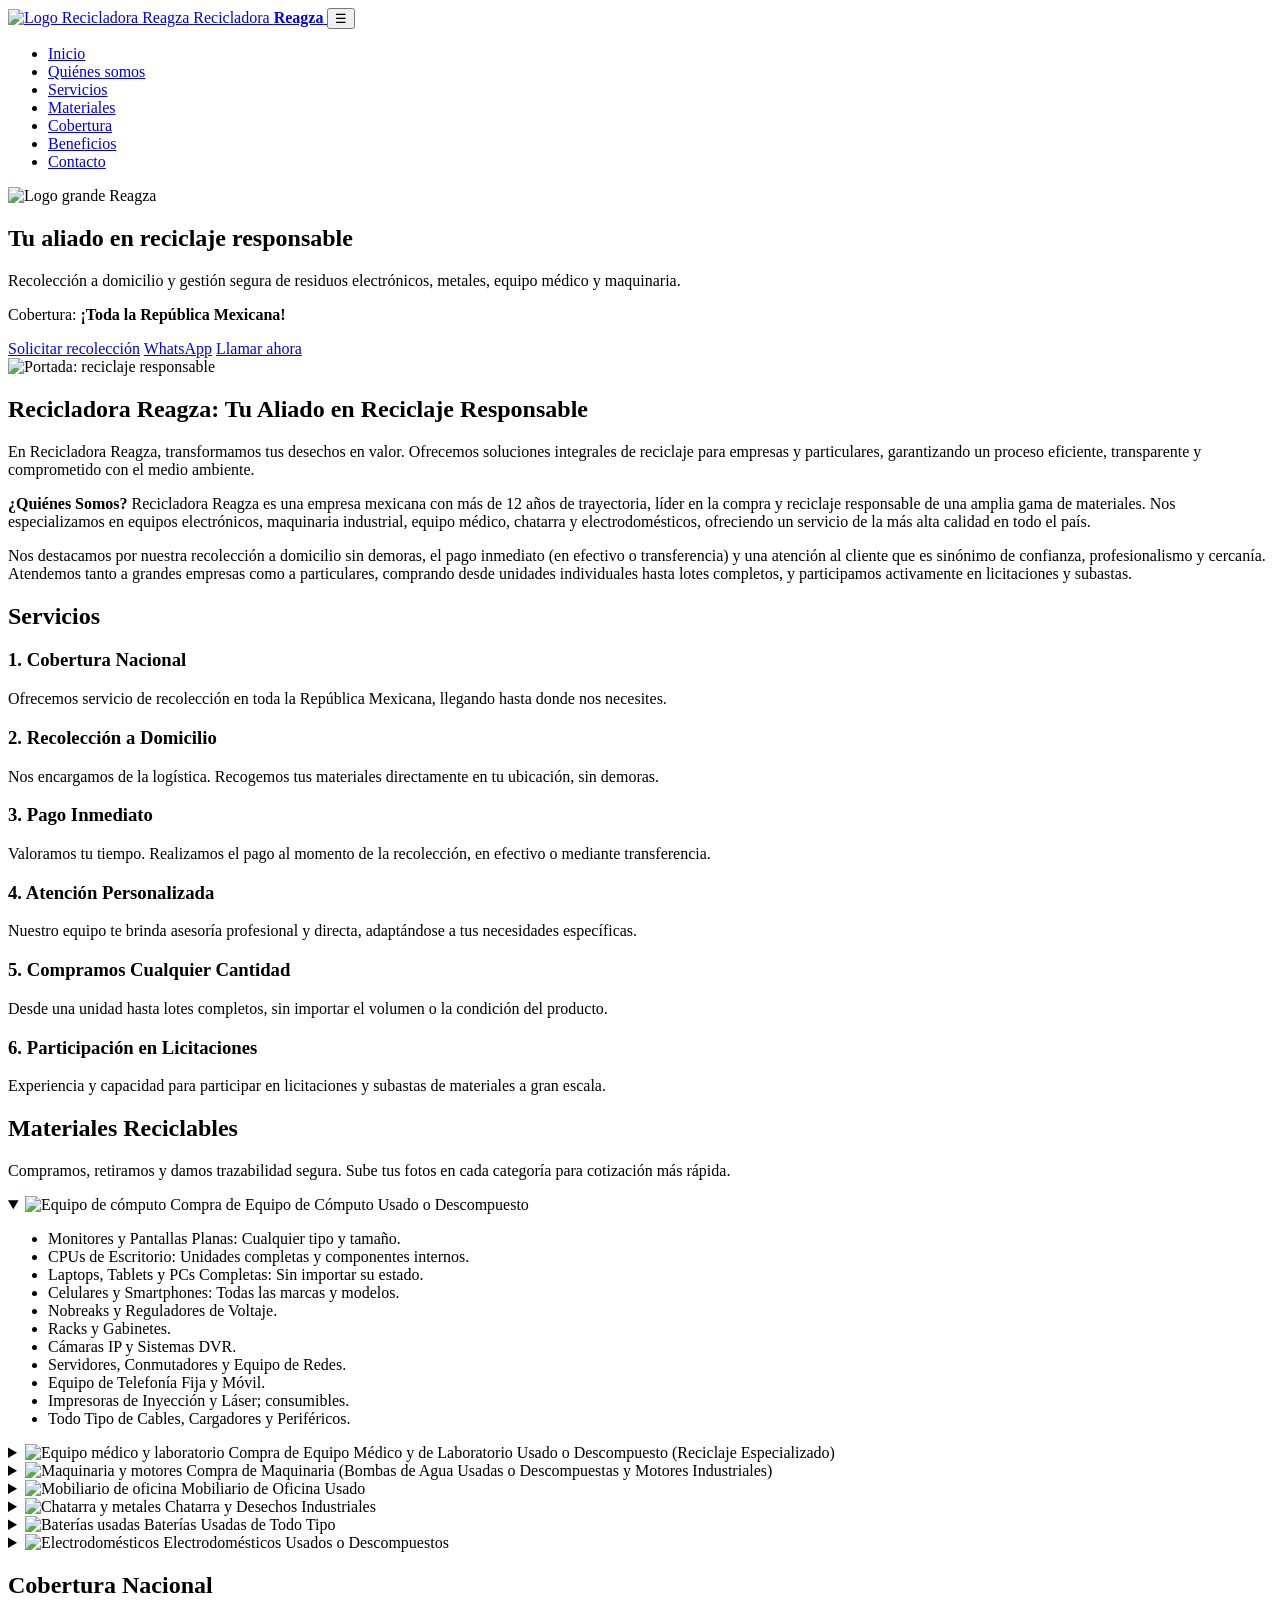
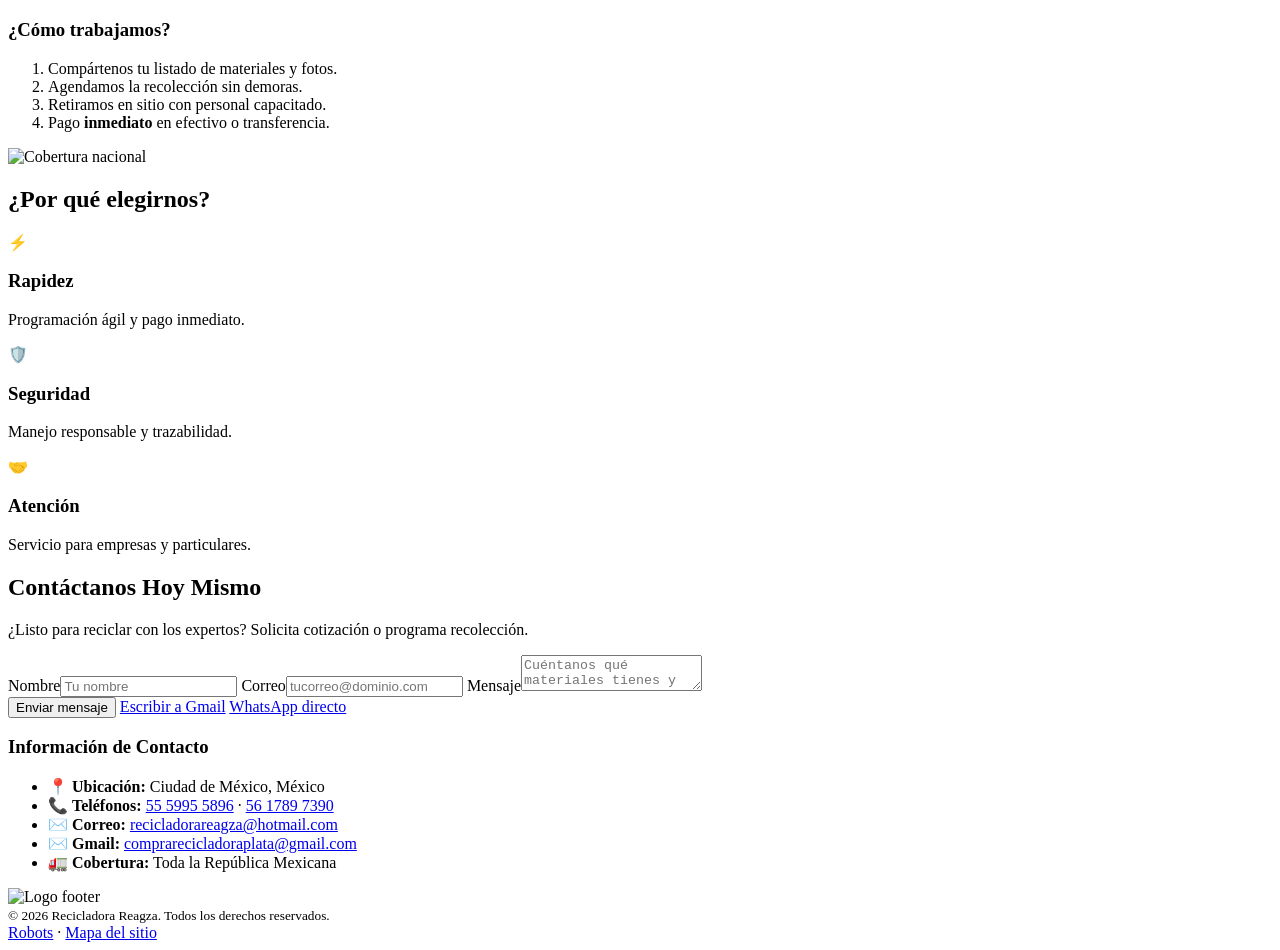
==== commit f894cce4: "Update index.html" ====
--- a/index.html
+++ b/index.html
@@ -1,194 +1,309 @@
-[3:02 p.m., 19/8/2025] Ra: <!DOCTYPE html>
-<html lang="es">
+<!DOCTYPE html>
+<html lang="es-MX">
 <head>
-  <meta charset="utf-8">
-  <meta name="viewport" content="width=device-width, initial-scale=1">
-  <title>Recicladora Reagza | Reciclaje de electrónicos, metales y maquinaria</title>
-  <meta name="description" content="Reciclaje responsable con pago inmediato. Recolección a domicilio y gestión segura de residuos electrónicos, metales, equipo médico y maquinaria. Cobertura: ¡Toda la República Mexicana!">
-  <meta name="robots" content="index,follow">
-  <meta property="og:title" content="Recicladora Reagza">
-  <meta property="og:description" content="Reciclaje responsable con pago inmediato · Cobertura nacional">
-  <link rel="icon" href="imagenes/logo.png">
-  <link rel="stylesheet" href="estilos.css">
+  <meta charset="utf-8" />
+  <meta name="viewport" content="width=device-width, initial-scale=1" />
+  <title>Recicladora Reagza | Reciclaje responsable con pago inmediato</title>
+  <meta name="description" content="Recolección a domicilio y compra de residuos electrónicos, metales, equipo médico, maquinaria, mobiliario y chatarra. Pago inmediato. Cobertura nacional en México." />
+  <meta name="theme-color" content="#003366" />
+  <link rel="icon" href="assets/img/favicon.svg" type="image/svg+xml" />
+  <link rel="stylesheet" href="assets/css/styles.css" />
+  <script defer src="assets/js/main.js"></script>
+  <!-- SEO estructurado -->
   <script type="application/ld+json">
   {
     "@context":"https://schema.org",
     "@type":"LocalBusiness",
     "name":"Recicladora Reagza",
-    "telephone":"+525559955896",
-    "email":"recicladorareagza@hotmail.com",
+    "url":"https://recicladorareagza.github.io/recicladorareagza/",
+    "image":"assets/img/logo.png",
+    "telephone":["+52-55-5995-5896","+52-56-1789-7390"],
+    "email":["recicladorareagza@hotmail.com","comprarecicladoraplata@gmail.com"],
     "address":{"@type":"PostalAddress","addressLocality":"Ciudad de México","addressCountry":"MX"},
     "areaServed":"MX",
-    "sameAs":["https://wa.me/525559955896"]
+    "description":"Recolección y compra de residuos electrónicos, metales, chatarra, maquinaria y equipo médico con pago inmediato. Cobertura nacional.",
+    "sameAs":["https://wa.me/525617897390"]
   }
   </script>
 </head>
 <body>
-  <a class="skip" href="#contenido">Saltar al contenido</a>
-
   <!-- NAV -->
   <header class="nav">
-    <div class="container nav-inner">
+    <div class="container nav-wrap">
       <a class="brand" href="#inicio" aria-label="Inicio">
-        <img src="imagenes/logo.png" alt="Logo Recicladora Reagza" class="logo">
-        <span class="title">Recicladora Reagza</span>
+        <img src="assets/img/logo.png" alt="Logo Recicladora Reagza" />
+        <span>Recicladora <strong>Reagza</strong></span>
       </a>
-      <button class="burger" id="burger" aria-label="Abrir menú" aria-expanded="false">☰</button>
-      <nav class="nav-links" id="navLinks" aria-label="Menú principal">
-        <a href="#inicio">Inicio</a>
-        <a href="#servicios">Servicios</a>
-        <a href="#materiales">Materiales</a>
-        <a href="#cobertura">Cobertura</a>
-        <a href="#beneficios">Beneficios</a>
-        <a href="#contacto">Contacto</a>
+      <button class="menu-toggle" aria-expanded="false" aria-controls="menu">☰</button>
+      <nav aria-label="Principal">
+        <ul id="menu">
+          <li><a href="#inicio">Inicio</a></li>
+          <li><a href="#quienes">Quiénes somos</a></li>
+          <li><a href="#servicios">Servicios</a></li>
+          <li><a href="#materiales">Materiales</a></li>
+          <li><a href="#cobertura">Cobertura</a></li>
+          <li><a href="#beneficios">Beneficios</a></li>
+          <li><a href="#contacto">Contacto</a></li>
+        </ul>
       </nav>
     </div>
   </header>
 
-  <main id="contenido">
-    <!-- HERO -->
-    <section id="inicio" class="hero">
-      <div class="container hero-inner">
-        <div class="hero-copy">
-          <h1>Reciclaje responsable con <span class="accent">pago inmediato</span></h1>
-          <p>Recolección a domicilio y gestión segura de <strong>residuos electrónicos, metales, equipo médico y maquinaria</strong>.</p>
-          <p class="coverage">Cobertura: <strong>¡Toda la República Mexicana!</strong></p>
-          <div class="cta">
-            <a href="#contacto" class="btn primary">Solicitar recolección</a>
-            <a href="https://wa.me/525559955896" class="btn alt" target="_blank" rel="noopener">WhatsApp</a>
-            <a href="tel:+525559955896" class="btn ghost">Llamar ahora</a>
-          </div>
-          <ul class="bullets">
-            <li>📍 Servicio nacional</li>
-            <li>💳 Pago inmediato</li>
-            <li>📝 Constancia de disposición (si aplica)</li>
-          </ul>
+  <!-- HERO -->
+  <section id="inicio" class="hero">
+    <div class="container hero-grid">
+      <div class="hero-copy">
+        <img class="hero-logo" src="assets/img/logo.png" alt="Logo grande Reagza" />
+        <h1>Tu aliado en reciclaje responsable</h1>
+        <p>Recolección a domicilio y gestión segura de residuos electrónicos, metales, equipo médico y maquinaria.</p>
+        <p class="sub">Cobertura: <strong>¡Toda la República Mexicana!</strong></p>
+        <div class="actions">
+          <a class="btn primary" href="#contacto">Solicitar recolección</a>
+          <a class="btn accent" href="https://wa.me/525617897390?text=Hola%20Reagza%2C%20quiero%20cotizar%20recolecci%C3%B3n" target="_blank" rel="noopener">WhatsApp</a>
+          <a class="btn ghost" href="tel:+525559955896">Llamar ahora</a>
         </div>
-        <div class="hero-art">
-          <!-- Reemplaza por tu imagen principal -->
-          <img src="imagenes/hero.jpg" alt="Reciclaje de electrónicos y metales">
+      </div>
+      <div class="hero-art">
+        <img src="assets/img/hero.jpg" alt="Portada: reciclaje responsable" />
+      </div>
+    </div>
+  </section>
+
+  <!-- QUIÉNES SOMOS -->
+  <section id="quienes" class="section">
+    <div class="container narrow">
+      <h2>Recicladora Reagza: Tu Aliado en Reciclaje Responsable</h2>
+      <p>En Recicladora Reagza, transformamos tus desechos en valor. Ofrecemos soluciones integrales de reciclaje para empresas y particulares, garantizando un proceso eficiente, transparente y comprometido con el medio ambiente.</p>
+      <p><strong>¿Quiénes Somos?</strong> Recicladora Reagza es una empresa mexicana con más de 12 años de trayectoria, líder en la compra y reciclaje responsable de una amplia gama de materiales. Nos especializamos en equipos electrónicos, maquinaria industrial, equipo médico, chatarra y electrodomésticos, ofreciendo un servicio de la más alta calidad en todo el país.</p>
+      <p>Nos destacamos por nuestra recolección a domicilio sin demoras, el pago inmediato (en efectivo o transferencia) y una atención al cliente que es sinónimo de confianza, profesionalismo y cercanía. Atendemos tanto a grandes empresas como a particulares, comprando desde unidades individuales hasta lotes completos, y participamos activamente en licitaciones y subastas.</p>
+    </div>
+  </section>
+
+  <!-- SERVICIOS -->
+  <section id="servicios" class="section alt">
+    <div class="container">
+      <h2>Servicios</h2>
+      <div class="grid cols-3">
+        <article class="card"><h3>1. Cobertura Nacional</h3><p>Ofrecemos servicio de recolección en toda la República Mexicana, llegando hasta donde nos necesites.</p></article>
+        <article class="card"><h3>2. Recolección a Domicilio</h3><p>Nos encargamos de la logística. Recogemos tus materiales directamente en tu ubicación, sin demoras.</p></article>
+        <article class="card"><h3>3. Pago Inmediato</h3><p>Valoramos tu tiempo. Realizamos el pago al momento de la recolección, en efectivo o mediante transferencia.</p></article>
+        <article class="card"><h3>4. Atención Personalizada</h3><p>Nuestro equipo te brinda asesoría profesional y directa, adaptándose a tus necesidades específicas.</p></article>
+        <article class="card"><h3>5. Compramos Cualquier Cantidad</h3><p>Desde una unidad hasta lotes completos, sin importar el volumen o la condición del producto.</p></article>
+        <article class="card"><h3>6. Participación en Licitaciones</h3><p>Experiencia y capacidad para participar en licitaciones y subastas de materiales a gran escala.</p></article>
+      </div>
+    </div>
+  </section>
+
+  <!-- MATERIALES -->
+  <section id="materiales" class="section">
+    <div class="container">
+      <h2>Materiales Reciclables</h2>
+      <p class="section-sub">Compramos, retiramos y damos trazabilidad segura. Sube tus fotos en cada categoría para cotización más rápida.</p>
+
+      <div class="acc">
+        <!-- Cómputo -->
+        <details open>
+          <summary>
+            <img src="assets/img/materiales/computo.jpg" alt="Equipo de cómputo" />
+            <span>Compra de Equipo de Cómputo Usado o Descompuesto</span>
+          </summary>
+          <div class="acc-body">
+            <ul class="cols-2">
+              <li>Monitores y Pantallas Planas: Cualquier tipo y tamaño.</li>
+              <li>CPUs de Escritorio: Unidades completas y componentes internos.</li>
+              <li>Laptops, Tablets y PCs Completas: Sin importar su estado.</li>
+              <li>Celulares y Smartphones: Todas las marcas y modelos.</li>
+              <li>Nobreaks y Reguladores de Voltaje.</li>
+              <li>Racks y Gabinetes.</li>
+              <li>Cámaras IP y Sistemas DVR.</li>
+              <li>Servidores, Conmutadores y Equipo de Redes.</li>
+              <li>Equipo de Telefonía Fija y Móvil.</li>
+              <li>Impresoras de Inyección y Láser; consumibles.</li>
+              <li>Todo Tipo de Cables, Cargadores y Periféricos.</li>
+            </ul>
+          </div>
+        </details>
+
+        <!-- Médico -->
+        <details>
+          <summary>
+            <img src="assets/img/materiales/medico.jpg" alt="Equipo médico y laboratorio" />
+            <span>Compra de Equipo Médico y de Laboratorio Usado o Descompuesto (Reciclaje Especializado)</span>
+          </summary>
+          <div class="acc-body">
+            <ul class="cols-2">
+              <li>Camillas, Camas de Hospital y Sillas de Ruedas.</li>
+              <li>Bancos de Sangre y Vitrinas Refrigeradas Médicas.</li>
+              <li>Máquinas de Rayos X, Tomógrafos y Mastógrafos.</li>
+              <li>Equipos de Laboratorio: Centrífugas, microscopios, autoclaves, etc.</li>
+            </ul>
+          </div>
+        </details>
+
+        <!-- Maquinaria -->
+        <details>
+          <summary>
+            <img src="assets/img/materiales/maquinaria.jpg" alt="Maquinaria y motores" />
+            <span>Compra de Maquinaria (Bombas de Agua Usadas o Descompuestas y Motores Industriales)</span>
+          </summary>
+          <div class="acc-body">
+            <ul class="cols-2">
+              <li>Bombas Centrífugas y Sumergibles.</li>
+              <li>Bombas Industriales para Líquidos o Gases.</li>
+              <li>Hidrolavadoras Karcher y otras marcas.</li>
+              <li>Motores Eléctricos Industriales.</li>
+              <li>Molinos, Compresoras y Extractores.</li>
+              <li>Maquinaria Industrial de Todo Tipo.</li>
+            </ul>
+          </div>
+        </details>
+
+        <!-- Oficina -->
+        <details>
+          <summary>
+            <img src="assets/img/materiales/oficina.jpg" alt="Mobiliario de oficina" />
+            <span>Mobiliario de Oficina Usado</span>
+          </summary>
+          <div class="acc-body">
+            <p>¡Lo desmantelamos, lo retiramos y te pagamos en efectivo! Atendemos CDMX, Estado de México y toda la República.</p>
+            <ul class="cols-2">
+              <li>Escritorios, Sillas, Sillones</li>
+              <li>Máquinas de Escribir (Eléctricas o Mecánicas)</li>
+              <li>Anaqueles, Estantes, Canceles</li>
+              <li>Pizarrones, Racks, Mesas de Juntas</li>
+              <li>Cubículos, Archiveros, Lockers</li>
+            </ul>
+          </div>
+        </details>
+
+        <!-- Chatarra -->
+        <details>
+          <summary>
+            <img src="assets/img/materiales/chatarra.jpg" alt="Chatarra y metales" />
+            <span>Chatarra y Desechos Industriales</span>
+          </summary>
+          <div class="acc-body">
+            <ul class="cols-2">
+              <li>Aluminio</li>
+              <li>Cobre</li>
+              <li>Bronce</li>
+              <li>Acero</li>
+              <li>Fierro y estructuras</li>
+            </ul>
+          </div>
+        </details>
+
+        <!-- Baterías -->
+        <details>
+          <summary>
+            <img src="assets/img/materiales/baterias.jpg" alt="Baterías usadas" />
+            <span>Baterías Usadas de Todo Tipo</span>
+          </summary>
+          <div class="acc-body">
+            <ul class="cols-2">
+              <li>Baterías de automóvil y motocicleta</li>
+              <li>Baterías de montacargas o maquinaria pesada</li>
+              <li>Baterías industriales (plomo-ácido, AGM, gel, etc.)</li>
+              <li>Baterías de celulares y equipos electrónicos</li>
+              <li>Cualquier marca, modelo o condición</li>
+            </ul>
+            <p><strong>Recolección a domicilio:</strong> Sí. <strong>Compramos:</strong> Lotes o por unidad.</p>
+          </div>
+        </details>
+
+        <!-- Electrodomésticos -->
+        <details>
+          <summary>
+            <img src="assets/img/materiales/electrodomesticos.jpg" alt="Electrodomésticos" />
+            <span>Electrodomésticos Usados o Descompuestos</span>
+          </summary>
+          <div class="acc-body">
+            <ul class="cols-2">
+              <li>Refrigeradores y congeladores</li>
+              <li>Hornos de microondas, licuadoras, fraperas</li>
+              <li>Lavadoras, secadoras, centros de lavado</li>
+              <li>Televisores, pantallas y estéreos</li>
+              <li>Equipos de sonido, teatro en casa</li>
+              <li>Equipos de cocina de acero inoxidable</li>
+            </ul>
+            <p class="note"><strong>Nota:</strong> No importa si están completos o descompuestos.</p>
+          </div>
+        </details>
+      </div>
+    </div>
+  </section>
+
+  <!-- COBERTURA -->
+  <section id="cobertura" class="section">
+    <div class="container">
+      <h2>Cobertura Nacional</h2>
+      <div class="grid cols-2">
+        <div class="card">
+          <h3>¿Cómo trabajamos?</h3>
+          <ol>
+            <li>Compártenos tu listado de materiales y fotos.</li>
+            <li>Agendamos la recolección sin demoras.</li>
+            <li>Retiramos en sitio con personal capacitado.</li>
+            <li>Pago <strong>inmediato</strong> en efectivo o transferencia.</li>
+          </ol>
         </div>
-      </div>
-    </section>
-
-    <!-- QUIÉNES SOMOS -->
-    <section id="quienes-somos" class="section alt">
-      <div class="container">
-        <h2>Recicladora Reagza: Tu Aliado en Reciclaje Responsable</h2>
-        <p>En Recicladora Reagza, transformamos tus desechos en valor. Ofrecemos soluciones integrales de reciclaje para empresas y particulares, garantizando un proceso eficiente, transparente y comprometido con el medio ambiente.</p>
-        <h3>¿Quiénes Somos?</h3>
-        <p>Recicladora Reagza es una empresa mexicana con más de 12 años de trayectoria, líder en la compra y reciclaje responsable de una amplia gama de materiales. Nos especializamos en equipos electrónicos, maquinaria industri…
-[3:02 p.m., 19/8/2025] Ra: :root{
-  --primary:#0f2741; /* navy sobrio */
-  --accent:#1bb59a;  /* verde teal */
-  --bg:#f7f8fb;
-  --text:#1f2937;
-  --muted:#6b7280;
-  --card:#fff;
-  --shadow:0 12px 30px rgba(16,24,40,.08);
-  --header-h:78px; /* header alto para logo grande en PC */
-}
-
-/* Base */
-*{box-sizing:border-box}
-html,body{margin:0;padding:0;font-family:Inter,system-ui,-apple-system,Segoe UI,Roboto,Helvetica,Arial,sans-serif;color:var(--text);background:var(--bg)}
-html{scroll-behavior:smooth}
-a{color:var(--primary);text-decoration:none}
-img{max-width:100%;height:auto;display:block}
-.container{max-width:1200px;margin:0 auto;padding:0 16px}
-.center{text-align:center}
-.muted{color:var(--muted)}
-.skip{position:absolute;left:-999px;top:auto;width:1px;height:1px;overflow:hidden}
-.skip:focus{position:fixed;left:12px;top:12px;z-index:999;background:#fff;border:2px solid var(--primary);padding:8px 10px;border-radius:10px}
-
-/* NAV */
-header.nav{
-  position:sticky;top:0;z-index:50;
-  background:rgba(255,255,255,.96);
-  backdrop-filter:saturate(180%) blur(10px);
-  border-bottom:1px solid #e5e7eb;
-  height:var(--header-h);
-}
-.nav-inner{display:flex;align-items:center;justify-content:space-between;height:var(--header-h)}
-.brand{display:flex;align-items:center;gap:12px}
-.logo{height:64px;max-height:64px;width:auto;object-fit:contain} /* grande en PC */
-.title{font-size:18px;font-weight:800;color:var(--primary);white-space:nowrap}
-.nav-links{display:flex;gap:18px;align-items:center}
-.nav-links a{font-weight:600}
-.burger{display:none;background:none;border:1px solid #e5e7eb;padding:6px 10px;border-radius:10px}
-
-/* HERO */
-.hero{background:linear-gradient(180deg,#eef2ff 0%,#fff 100%);padding:48px 0 32px}
-.hero-inner{display:grid;grid-template-columns:1.2fr .8fr;gap:28px;align-items:center}
-.hero-copy h1{font-size:44px;line-height:1.1;margin:0 0 12px;color:#0b1728}
-.hero-copy .accent{color:var(--accent)}
-.hero-copy p{font-size:18px;color:#374151}
-.coverage{margin-top:8px}
-.cta{display:flex;gap:12px;margin:16px 0 10px;flex-wrap:wrap}
-.btn{display:inline-block;padding:12px 18px;border-radius:14px;font-weight:700;border:2px solid transparent}
-.btn.primary{background:var(--primary);color:#fff}
-.btn.alt{background:var(--accent);color:#fff}
-.btn.ghost{background:transparent;color:var(--primary);border-color:#cfd6df}
-.hero-art img{width:100%;height:auto;max-height:420px;object-fit:cover;border-radius:14px}
-
-/* SECCIONES */
-.section{padding:60px 0}
-.section.alt{background:#fff}
-h1,h2,h3{color:#0b1728}
-h2{font-size:30px;margin:0 0 22px;text-align:center}
-h3{font-size:20px;margin:12px 0}
-.grid{display:grid;grid-template-columns:repeat(4,1fr);gap:18px}
-.card{background:var(--card);border-radius:18px;box-shadow:var(--shadow);padding:18px}
-.card h3{margin:0 0 6px}
-.services-detail{max-width:900px;margin:18px auto 0}
-.chips{display:flex;gap:8px;flex-wrap:wrap;justify-content:center}
-.chip{background:#e6f8f4;color:#065f46;padding:8px 12px;border-radius:999px;font-weight:600}
-.note{text-align:center;color:var(--muted);margin-top:10px}
-.list{margin:10px 0 18px 18px}
-.list li{margin:6px 0}
-.list.cols{columns:2;column-gap:24px}
-
-/* CONTACTO */
-.contact-grid{display:grid;grid-template-columns:1fr 1fr;gap:24px;align-items:start}
-.form{display:flex;flex-direction:column;gap:10px}
-.form input,.form textarea{padding:12px;border:1px solid #d1d5db;border-radius:14px;background:#fff}
-.form textarea{min-height:120px;resize:vertical}
-.form button{background:var(--primary);color:#fff;padding:12px;border:none;border-radius:14px;font-weight:700;cursor:pointer}
-.form button:hover{opacity:.95}
-
-/* FOOTER */
-.footer{background:var(--primary);color:#fff;text-align:center;padding:22px;margin-top:26px}
-
-/* WhatsApp flotante */
-.wa-float{position:fixed;right:18px;bottom:18px;background:var(--accent);color:#fff;padding:12px 14px;border-radius:999px;box-shadow:var(--shadow)}
-
-/* COMPENSAR HEADER EN ANCLAS */
-#inicio,#servicios,#materiales,#cobertura,#beneficios,#contacto{
-  scroll-margin-top:calc(var(--header-h) + 14px);
-}
-
-/* RESPONSIVE */
-@media (max-width: 1100px){
-  .container{max-width:1000px}
-}
-@media (max-width: 1024px){
-  :root{ --header-h:70px }
-  .logo{height:52px;max-height:52px}
-  .hero-copy h1{font-size:38px}
-  .grid{grid-template-columns:repeat(2,1fr)}
-  .list.cols{columns:1}
-}
-@media (max-width: 640px){
-  :root{ --header-h:64px }
-  .title{font-size:16px}
-  .logo{height:40px;max-height:40px}
-  .nav-links{
-    display:none;position:absolute;top:calc(var(--header-h) - 2px);right:16px;
-    background:#fff;border:1px solid #e5e7eb;border-radius:12px;padding:12px;
-    flex-direction:column;box-shadow:var(--shadow);z-index:60;
-  }
-  .burger{display:block}
-  .hero-inner{grid-template-columns:1fr}
-  .hero-copy h1{font-size:30px}
-  .contact-grid{grid-template-columns:1fr}
-}
+        <div class="card">
+          <img src="assets/img/cobertura.jpg" alt="Cobertura nacional" />
+        </div>
+      </div>
+    </div>
+  </section>
+
+  <!-- BENEFICIOS -->
+  <section id="beneficios" class="section alt">
+    <div class="container">
+      <h2>¿Por qué elegirnos?</h2>
+      <div class="benefits">
+        <div class="benefit"><div class="icon">⚡</div><div><h3>Rapidez</h3><p>Programación ágil y pago inmediato.</p></div></div>
+        <div class="benefit"><div class="icon">🛡️</div><div><h3>Seguridad</h3><p>Manejo responsable y trazabilidad.</p></div></div>
+        <div class="benefit"><div class="icon">🤝</div><div><h3>Atención</h3><p>Servicio para empresas y particulares.</p></div></div>
+      </div>
+    </div>
+  </section>
+
+  <!-- CONTACTO -->
+  <section id="contacto" class="section">
+    <div class="container contact-wrap">
+      <div>
+        <h2>Contáctanos Hoy Mismo</h2>
+        <p class="section-sub">¿Listo para reciclar con los expertos? Solicita cotización o programa recolección.</p>
+        <form id="contact-form" action="mailto:recicladorareagza@hotmail.com" method="post" enctype="text/plain">
+          <label>Nombre<input name="nombre" required placeholder="Tu nombre" /></label>
+          <label>Correo<input name="correo" type="email" required placeholder="tucorreo@dominio.com" /></label>
+          <label>Mensaje<textarea name="mensaje" required placeholder="Cuéntanos qué materiales tienes y dónde te encuentras"></textarea></label>
+          <div class="actions">
+            <button class="btn accent" type="submit">Enviar mensaje</button>
+            <a class="btn ghost" href="mailto:comprarecicladoraplata@gmail.com">Escribir a Gmail</a>
+            <a class="btn primary" target="_blank" rel="noopener" href="https://wa.me/525617897390?text=Hola%20Reagza%2C%20necesito%20recolecci%C3%B3n">WhatsApp directo</a>
+          </div>
+        </form>
+      </div>
+      <aside class="contact-card">
+        <h3>Información de Contacto</h3>
+        <ul class="contact-list">
+          <li>📍 <strong>Ubicación:</strong> Ciudad de México, México</li>
+          <li>📞 <strong>Teléfonos:</strong> <a href="tel:+525559955896">55 5995 5896</a> · <a href="tel:+525617897390">56 1789 7390</a></li>
+          <li>✉️ <strong>Correo:</strong> <a href="mailto:recicladorareagza@hotmail.com">recicladorareagza@hotmail.com</a></li>
+          <li>✉️ <strong>Gmail:</strong> <a href="mailto:comprarecicladoraplata@gmail.com">comprarecicladoraplata@gmail.com</a></li>
+          <li>🚛 <strong>Cobertura:</strong> Toda la República Mexicana</li>
+        </ul>
+      </aside>
+    </div>
+  </section>
+
+  <!-- FOOTER -->
+  <footer>
+    <div class="container foot">
+      <div class="foot-brand"><img src="assets/img/logo.png" alt="Logo footer" /></div>
+      <small>© <span id="y"></span> Recicladora Reagza. Todos los derechos reservados.</small>
+      <div class="foot-links"><a href="robots.txt">Robots</a> · <a href="sitemap.xml">Mapa del sitio</a></div>
+    </div>
+    <script>document.getElementById('y').textContent=new Date().getFullYear()</script>
+  </footer>
+</body>
+</html>
